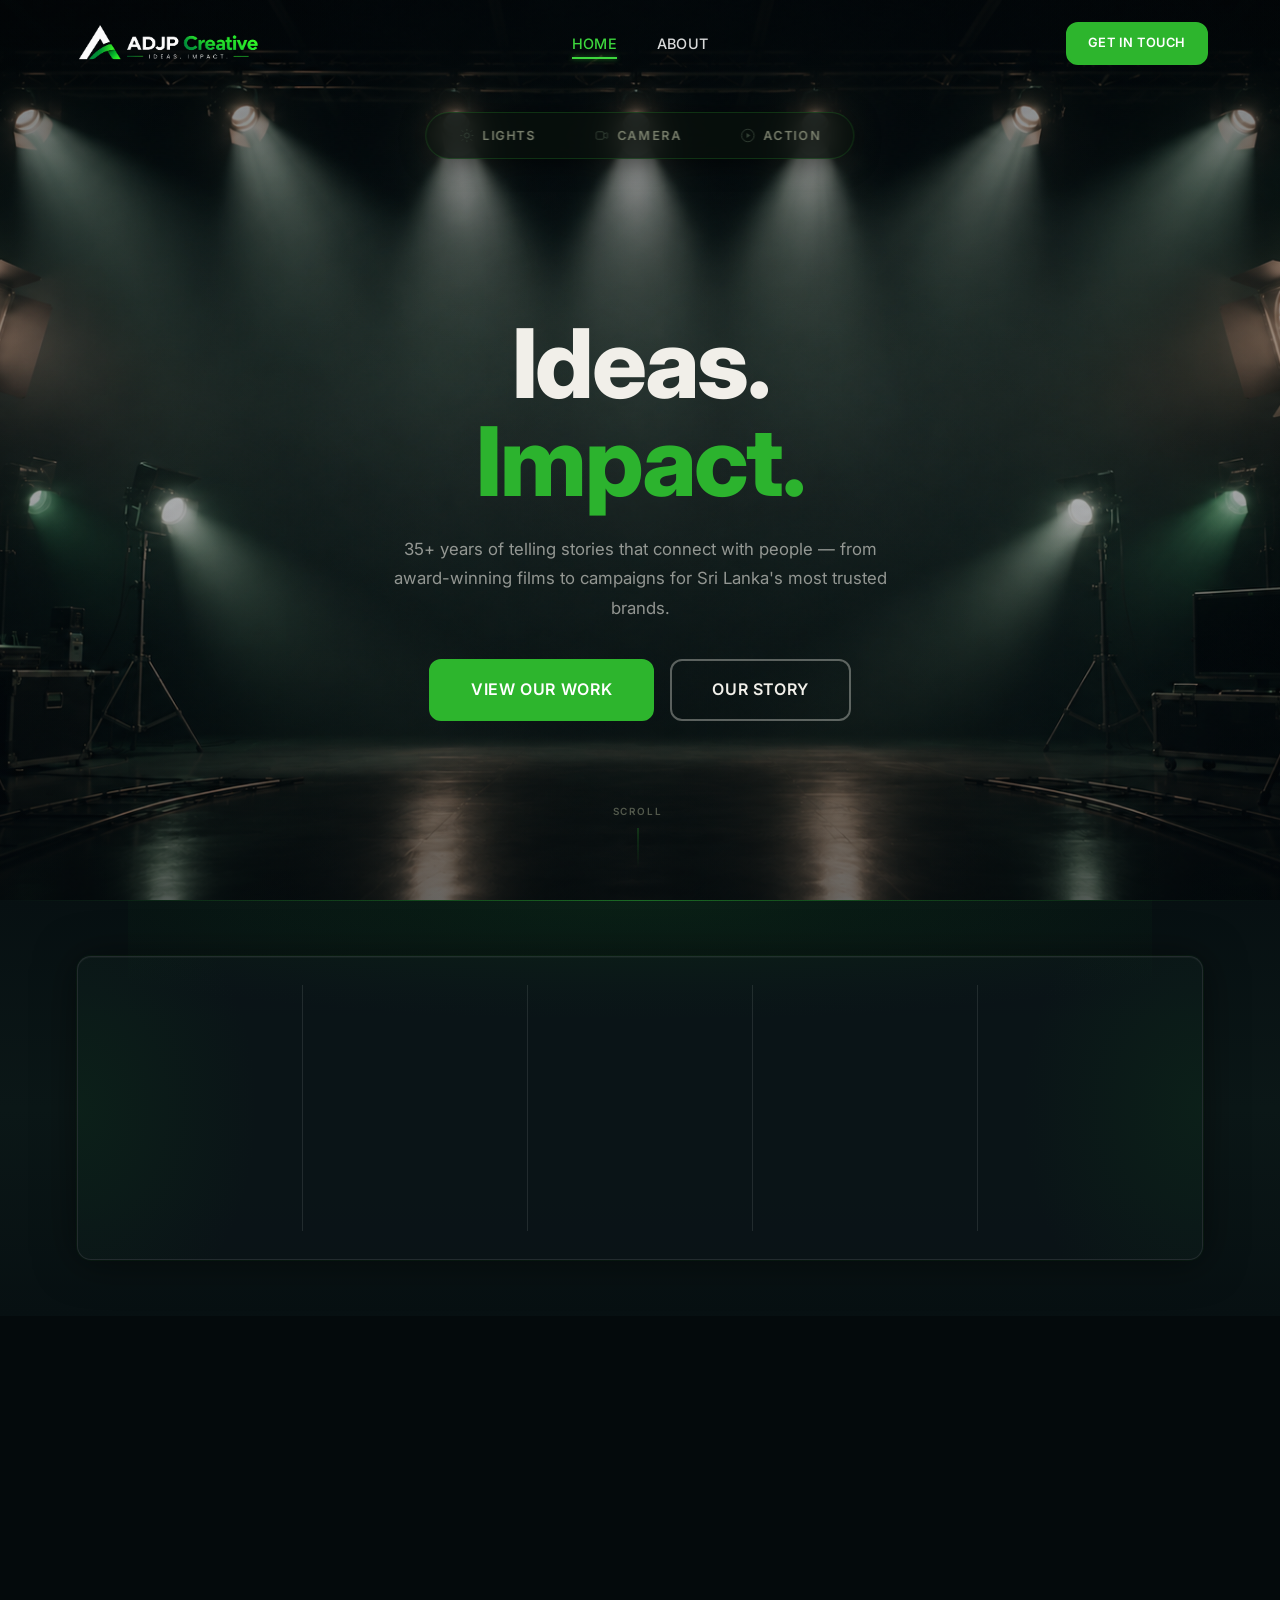
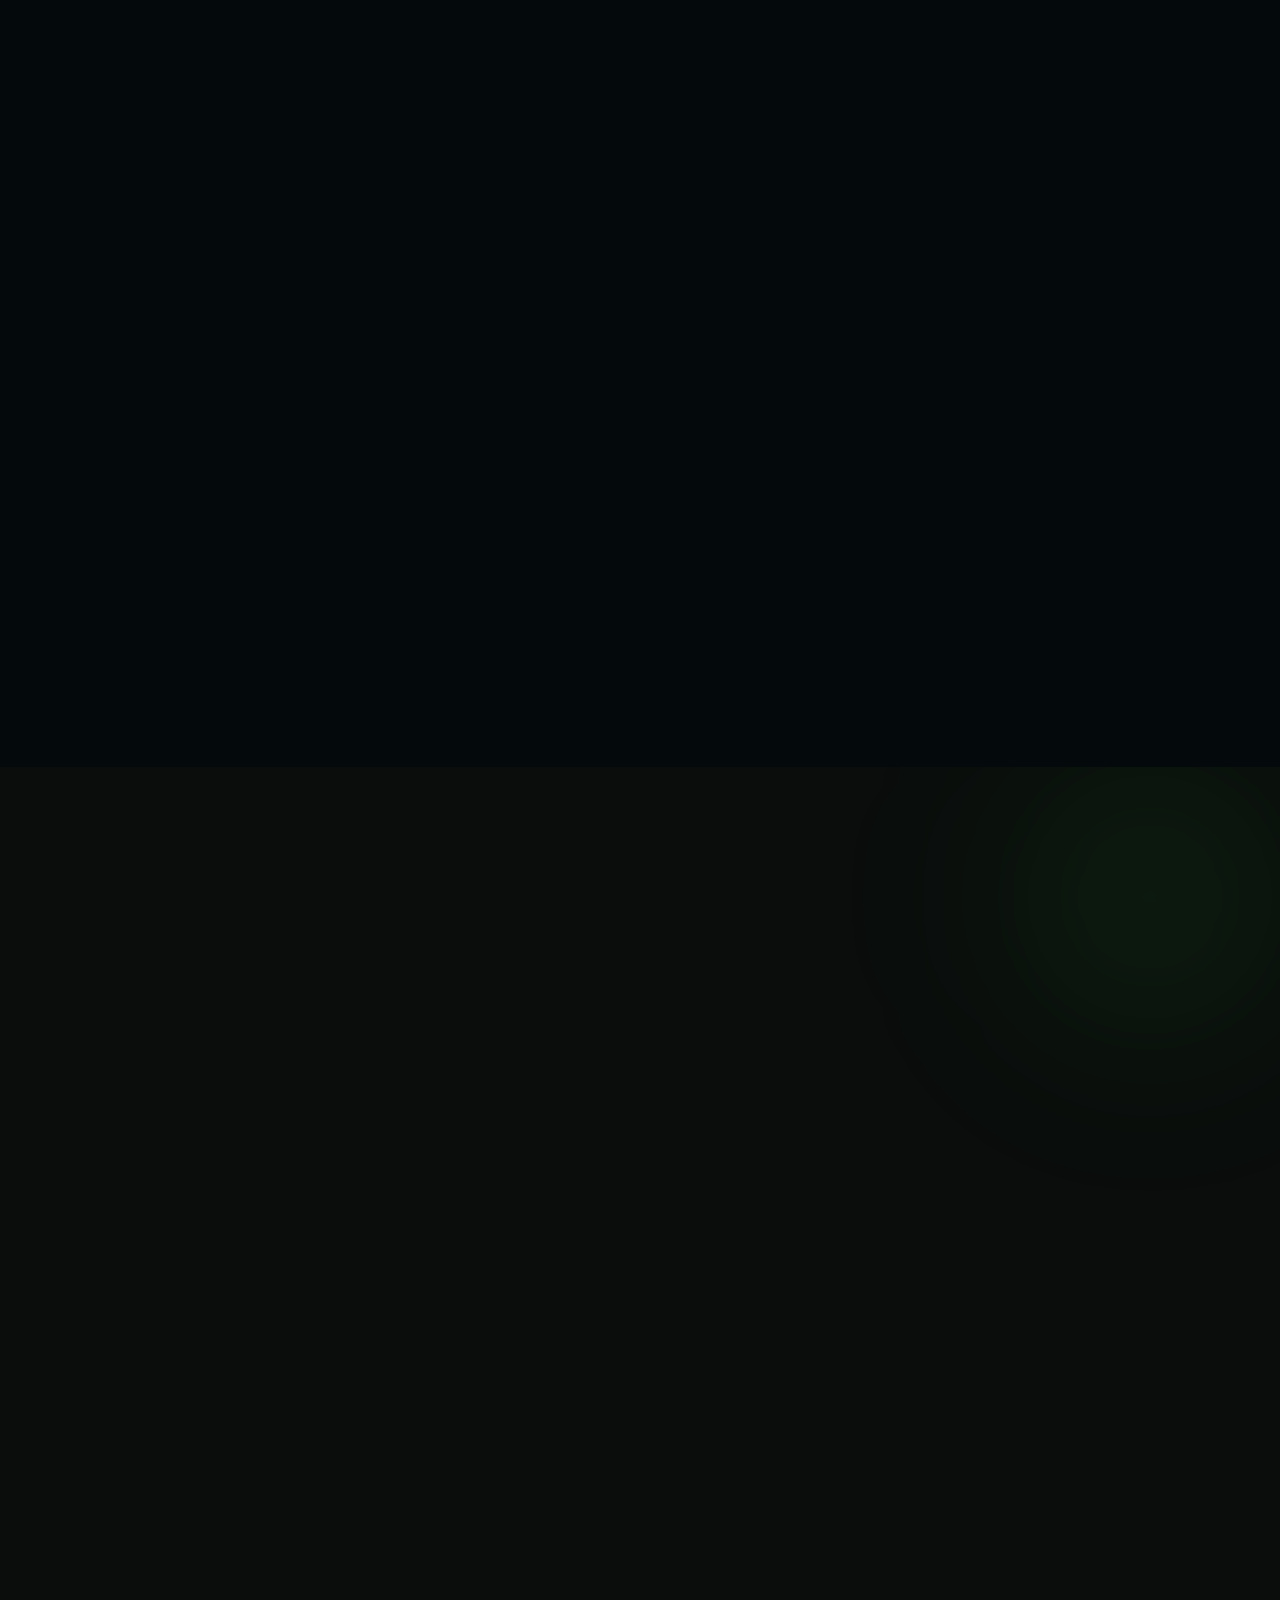
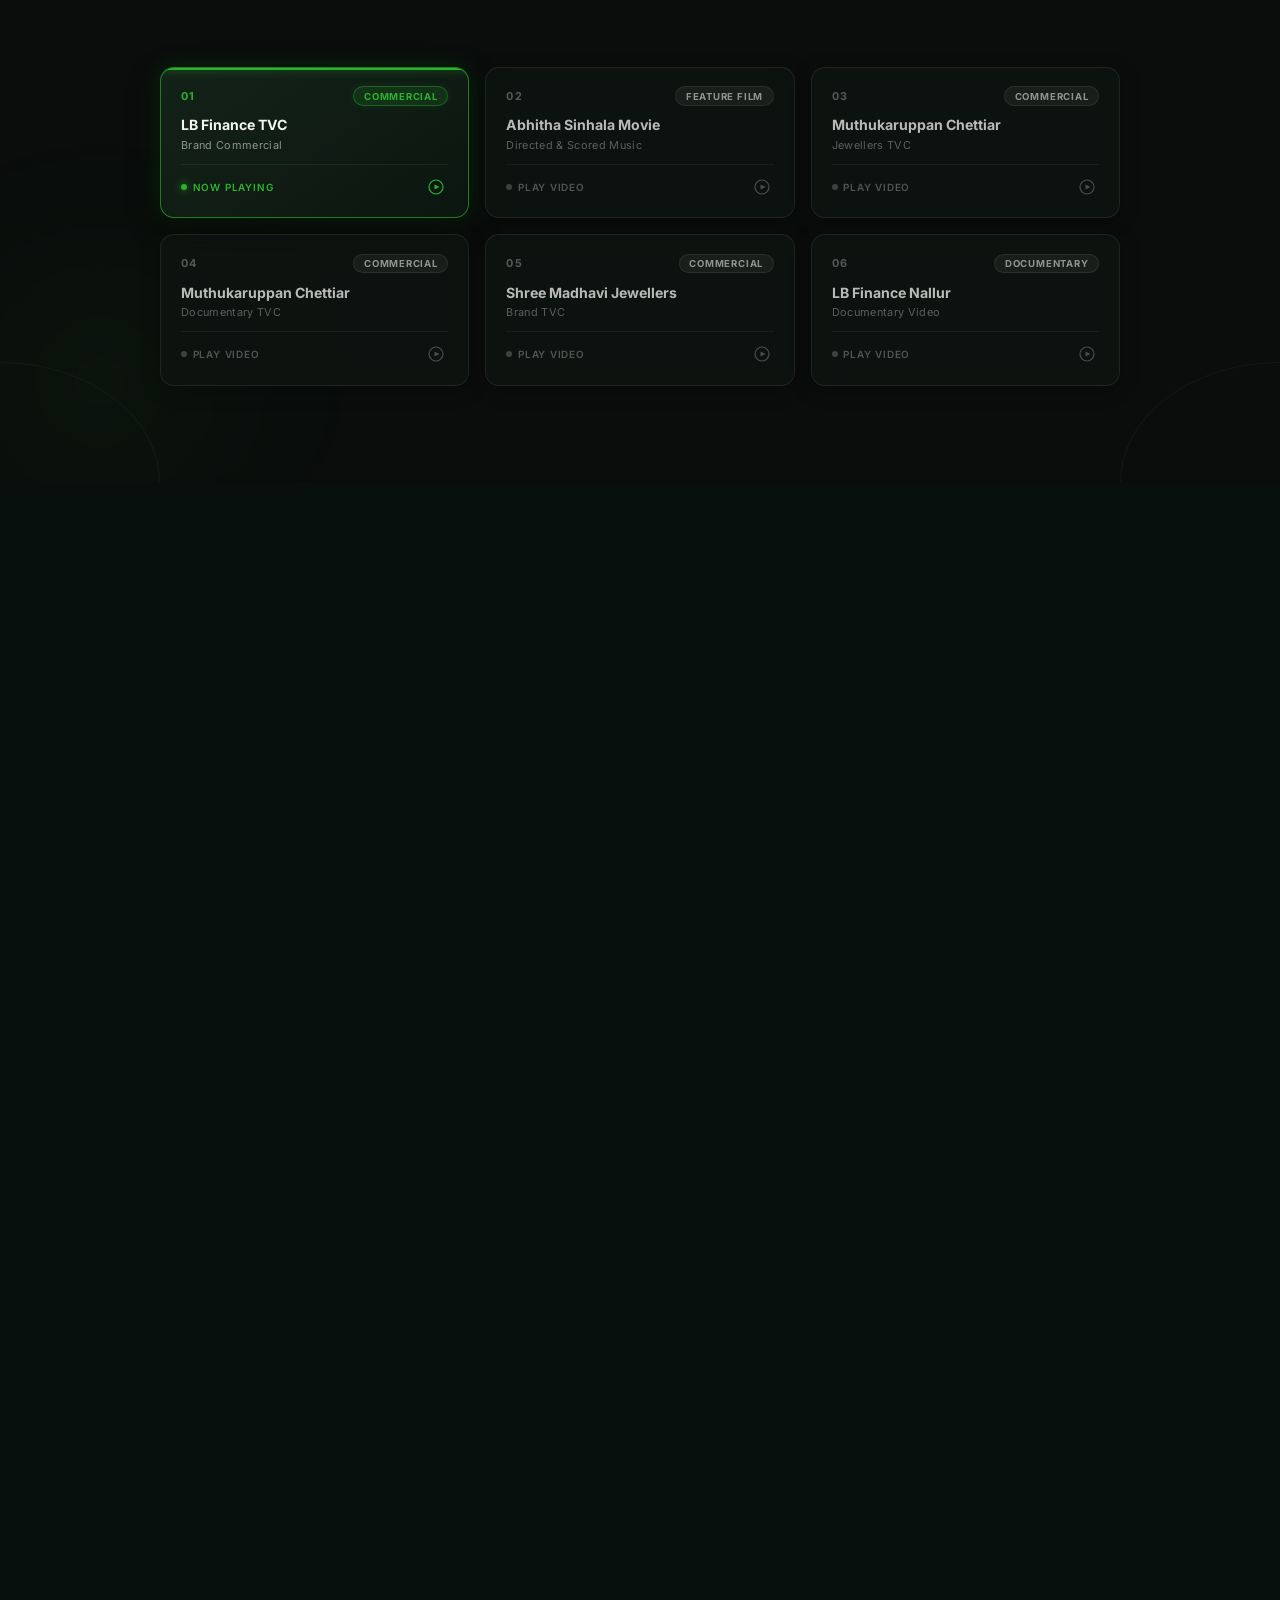
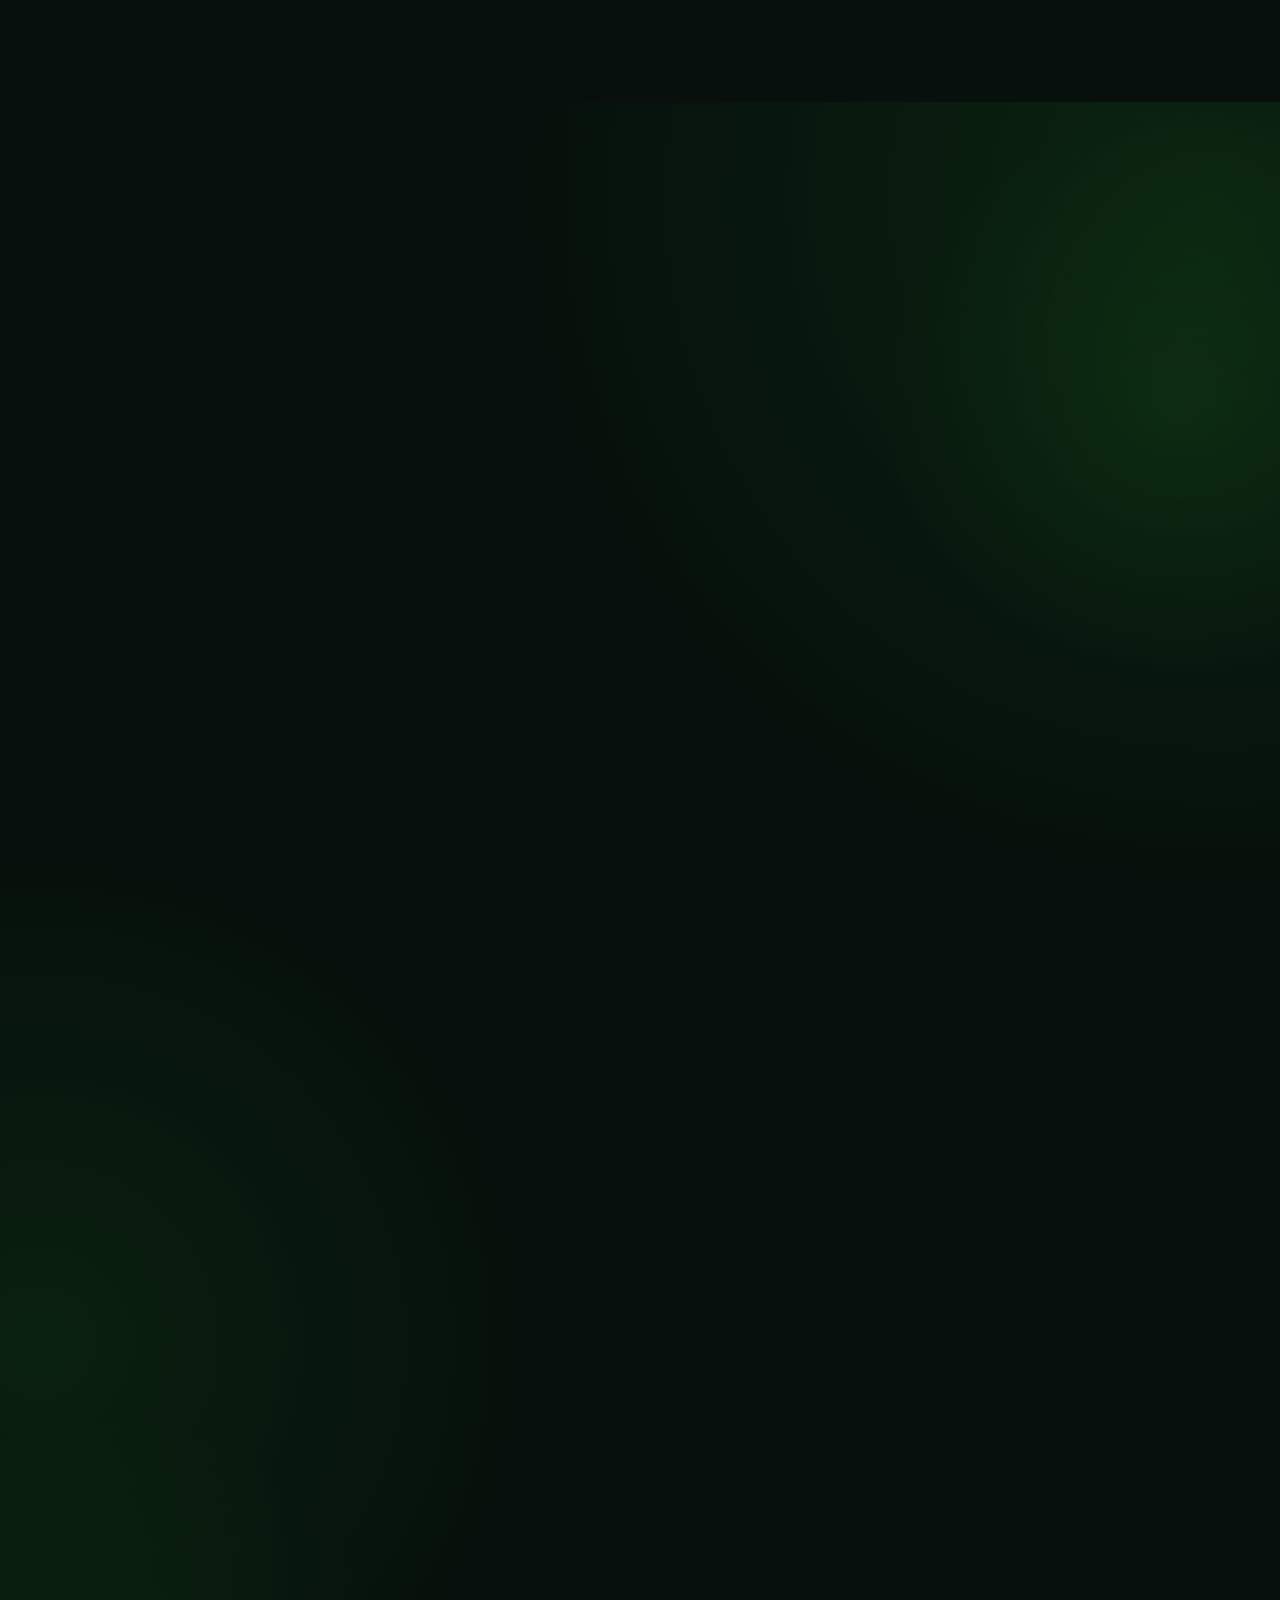
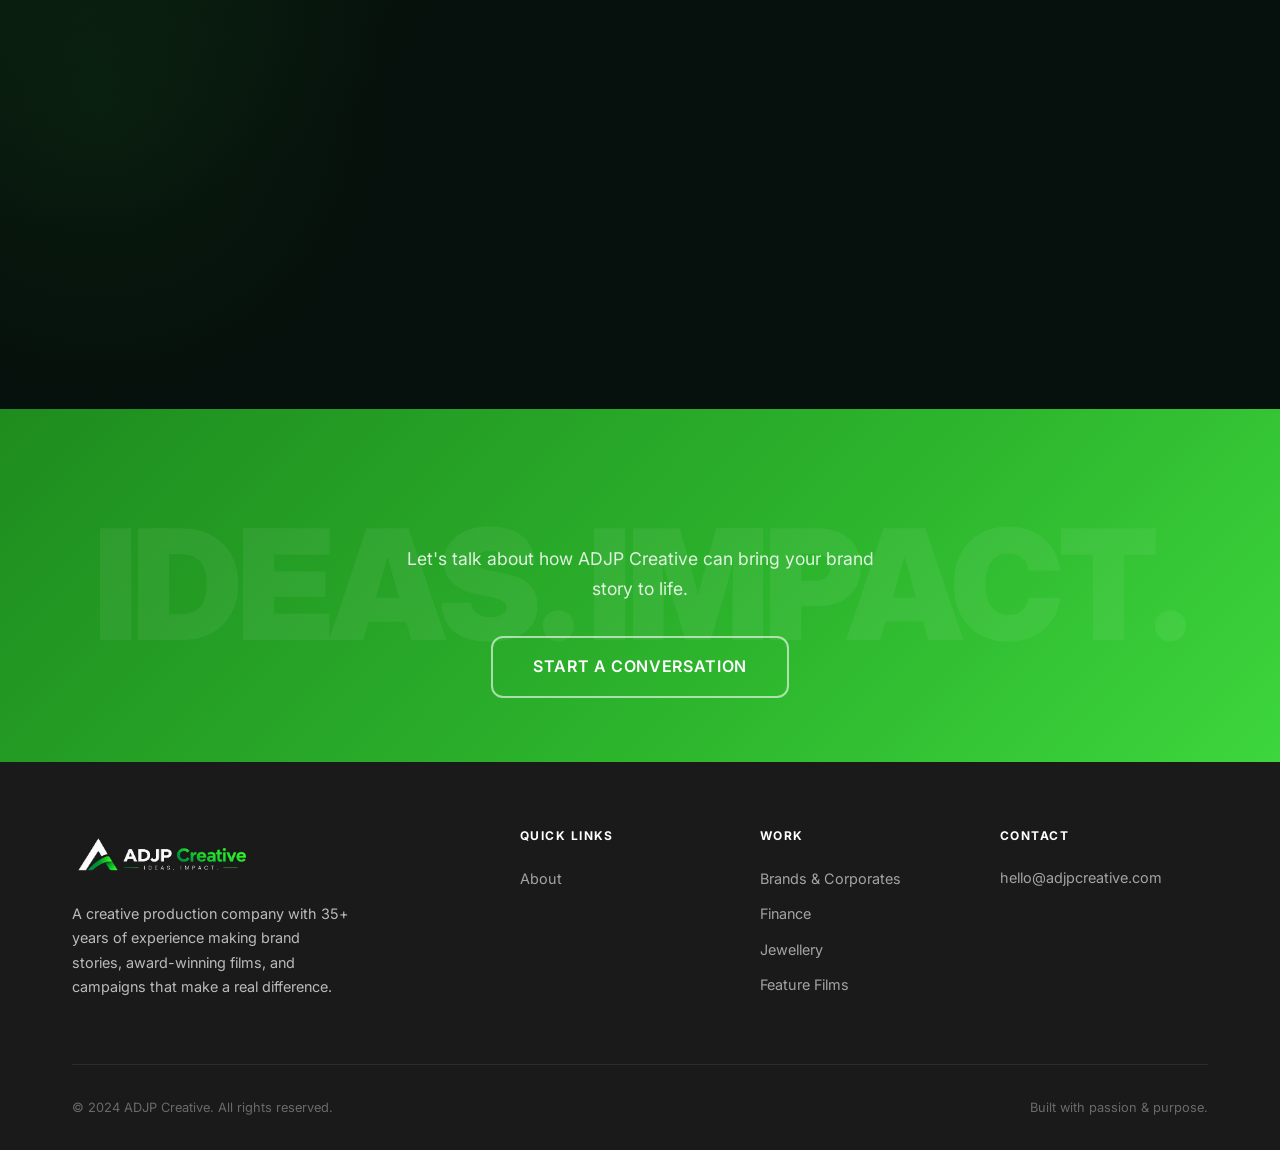
==== index.html @ 43c5a14e "Remove #contact-form anchor from all Get in Touch links for clean URLs" ====
<!DOCTYPE html>
<html lang="en">
<head>
  <meta charset="UTF-8">
  <meta name="viewport" content="width=device-width, initial-scale=1.0">
  <meta name="description" content="ADJP Creative — A bold, modern creative agency with 35+ years of experience in TV commercials, films, catchy jingles, and complete brand campaigns. Ideas. Impact.">
  <title>ADJP Creative — Ideas. Impact.</title>
  <link rel="canonical" href="https://adjpcreative.com/">

  <!-- Open Graph -->
  <meta property="og:type" content="website">
  <meta property="og:site_name" content="ADJP Creative">
  <meta property="og:url" content="https://adjpcreative.com/">
  <meta property="og:title" content="ADJP Creative — Ideas. Impact.">
  <meta property="og:description" content="ADJP Creative — A bold, modern creative agency with 35+ years of experience in TV commercials, films, catchy jingles, and complete brand campaigns. Ideas. Impact.">
  <meta property="og:image" content="https://adjpcreative.com/assets/images/Background%20IMage%20for%20Home.png">
  <meta property="og:locale" content="en_US">

  <!-- Twitter Card -->
  <meta name="twitter:card" content="summary_large_image">
  <meta name="twitter:title" content="ADJP Creative — Ideas. Impact.">
  <meta name="twitter:description" content="ADJP Creative — A bold, modern creative agency with 35+ years of experience in TV commercials, films, catchy jingles, and complete brand campaigns. Ideas. Impact.">
  <meta name="twitter:image" content="https://adjpcreative.com/assets/images/Background%20IMage%20for%20Home.png">
  <link rel="icon" type="image/png" href="assets/logo/Favicon ADJP new .png">
  <link rel="preconnect" href="https://fonts.googleapis.com">
  <link rel="preconnect" href="https://fonts.gstatic.com" crossorigin>
  <link href="https://fonts.googleapis.com/css2?family=Inter:wght@400;500;600;700;800;900&display=swap" rel="stylesheet">
  <link rel="stylesheet" href="css/base.css">
  <link rel="stylesheet" href="css/layout.css">
  <link rel="stylesheet" href="css/components.css">
  <link rel="stylesheet" href="css/pages/home.css?v=2.1">

  <!-- Structured data -->
  <script type="application/ld+json">
  {
    "@context": "https://schema.org",
    "@type": "Organization",
    "name": "ADJP Creative",
    "url": "https://adjpcreative.com/",
    "logo": "https://adjpcreative.com/assets/logo/ADJP_Creative_transparent.svg",
    "description": "ADJP Creative — A bold, modern creative agency with 35+ years of experience in TV commercials, films, catchy jingles, and complete brand campaigns."
  }
  </script>
</head>
<body class="page--dark">

  <!-- NAV -->
  <header class="nav" role="banner">
    <div class="container nav__inner">
      <a href="index.html" class="nav__logo" aria-label="ADJP Creative home">
        <img src="assets/logo/ADJP Logo for Dark Background Transparent.png" alt="ADJP Creative" class="nav__logo-img">
      </a>
      <nav class="nav__links" aria-label="Primary navigation">
        <a href="index.html" class="active">Home</a>
        <!-- <a href="portfolio.html">Portfolio</a> -->
        <a href="about.html">About</a>
        <!-- <a href="blog.html">Blog</a> -->
      </nav>
      <a href="contact.html" class="btn btn--primary btn--sm nav__cta">Get in Touch</a>
      <button class="nav__hamburger" aria-label="Toggle navigation" aria-expanded="false">
        <span></span><span></span><span></span>
      </button>
    </div>
  </header>

  <!-- MOBILE MENU -->
  <div class="nav__mobile" aria-hidden="true">
    <nav class="nav__mobile-links" aria-label="Mobile navigation">
      <a href="index.html">Home</a>
      <a href="about.html">About</a>
    </nav>
    <div class="nav__mobile-cta">
      <a href="contact.html" class="btn btn--primary" style="width:100%;justify-content:center;">Get in Touch</a>
    </div>
  </div>

  <!-- MOBILE FLOATING HEADER (≤768px only) -->
  <header class="mob-header" id="mob-header" role="banner" aria-label="Mobile navigation">
    <div class="mob-header__bar">
      <a href="index.html" class="mob-header__logo" aria-label="ADJP Creative home">
        <img src="assets/logo/ADJP Logo for Dark Background Transparent.png" alt="ADJP Creative">
      </a>
      <a href="contact.html" class="mob-header__cta">Get in Touch</a>
      <button class="mob-header__toggle" id="mobNavToggle"
        aria-expanded="false"
        aria-controls="mob-nav-panel"
        aria-label="Open navigation">
        <span class="mob-toggle__line"></span>
        <span class="mob-toggle__line"></span>
        <span class="mob-toggle__line"></span>
      </button>
    </div>
    <nav class="mob-nav-panel" id="mob-nav-panel" aria-hidden="true">
      <div class="mob-nav-panel-inner">
        <a href="index.html" class="mob-nav-link" data-page="index.html">
          <span>Home</span>
          <svg viewBox="0 0 24 24" fill="none" stroke="currentColor" stroke-width="2" stroke-linecap="round" stroke-linejoin="round" aria-hidden="true"><polyline points="9 18 15 12 9 6"/></svg>
        </a>
        <a href="about.html" class="mob-nav-link" data-page="about.html">
          <span>About</span>
          <svg viewBox="0 0 24 24" fill="none" stroke="currentColor" stroke-width="2" stroke-linecap="round" stroke-linejoin="round" aria-hidden="true"><polyline points="9 18 15 12 9 6"/></svg>
        </a>
        <a href="contact.html" class="mob-nav-cta">Get in Touch</a>
      </div>
    </nav>
  </header>

  <main>

    <!-- HERO — Cinematic Studio -->
    <section class="studio-hero" aria-labelledby="hero-headline">

      <!-- Real photo background -->
      <div class="studio-bg" aria-hidden="true">
        <img src="assets/images/Background IMage for Home.png" alt="" class="studio-bg__img">
        <!-- Looping video — shown during CAMERA and ACTION states -->
        <video class="studio-bg__video" src="assets/video/ADJP Background Loop.mp4" muted playsinline preload="none"></video>
        <!-- Loop-fade overlay — briefly fades to black at loop point for seamless join -->
        <div class="studio-bg__loop-fade"></div>
        <!-- Dark overlay so text stays readable -->
        <div class="studio-bg__overlay"></div>
      </div>

      <!-- Dark scrim behind text for readability -->
      <div class="studio-scrim"></div>

      <!-- LIGHTS / CAMERA / ACTION control bar -->
      <div class="lca-control" role="group" aria-label="Production mode">
        <button class="lca-btn" data-mode="lights" aria-pressed="false">
          <svg class="lca-icon" viewBox="0 0 24 24" fill="none" stroke="currentColor" stroke-width="1.5" aria-hidden="true">
            <circle cx="12" cy="12" r="4"/>
            <path d="M12 2v2M12 20v2M4.22 4.22l1.42 1.42M18.36 18.36l1.42 1.42M2 12h2M20 12h2M4.22 19.78l1.42-1.42M18.36 5.64l1.42-1.42"/>
          </svg>
          LIGHTS
        </button>
        <button class="lca-btn" data-mode="camera" aria-pressed="false">
          <svg class="lca-icon" viewBox="0 0 24 24" fill="none" stroke="currentColor" stroke-width="1.5" aria-hidden="true">
            <path d="M15 10l4.553-2.276A1 1 0 0121 8.723v6.554a1 1 0 01-1.447.894L15 14M3 8a2 2 0 012-2h8a2 2 0 012 2v8a2 2 0 01-2 2H5a2 2 0 01-2-2V8z"/>
          </svg>
          CAMERA
        </button>
        <button class="lca-btn" data-mode="action" aria-pressed="false">
          <svg class="lca-icon" viewBox="0 0 24 24" fill="none" stroke="currentColor" stroke-width="1.5" aria-hidden="true">
            <circle cx="12" cy="12" r="10"/>
            <polygon points="10,8 16,12 10,16" fill="currentColor" stroke="none"/>
          </svg>
          ACTION
        </button>
      </div>

      <!-- Hero text — initially hidden via JS/CSS -->
      <div class="studio-content">
        <h1 id="hero-headline">
          <span class="hero-line-1">Ideas.</span>
          <span class="hero-line-2">Impact.</span>
        </h1>
        <p class="studio-sub">35+ years of telling stories that connect with people — from award-winning films to campaigns for Sri Lanka's most trusted brands.</p>
        <div class="studio-actions">
          <a href="#showreel" class="btn btn--primary btn--lg">View Our Work</a>
          <a href="about.html" class="btn btn--outline-studio btn--lg">Our Story</a>
        </div>
      </div>

      <!-- Scroll indicator -->
      <div class="studio-scroll" aria-hidden="true">
        <span>SCROLL</span>
        <div class="studio-scroll__line"></div>
      </div>

    </section>

    <!-- STATS BAR -->
    <section class="stats-bar" aria-label="Agency statistics">
      <div class="stats-bar__panel">
        <div class="stats-bar__items">

          <!-- 01 Years Active -->
          <div class="stat-item anim-fade-in">
            <div class="stat-item__icon-wrap">
              <svg viewBox="0 0 24 24" fill="none" stroke="currentColor" stroke-width="1.2" aria-hidden="true">
                <circle cx="12" cy="12" r="9"/>
                <polyline points="12 7 12 12 15 14.5"/>
              </svg>
            </div>
            <div class="stat-item__number" data-count="35" data-suffix="+">35+</div>
            <div class="stat-item__label">Years Active</div>
            <div class="stat-item__accent"></div>
          </div>

          <div class="stats-bar__sep" aria-hidden="true"></div>

          <!-- 02 Feature Films -->
          <div class="stat-item anim-fade-in">
            <div class="stat-item__icon-wrap">
              <svg viewBox="0 0 24 24" fill="none" stroke="currentColor" stroke-width="1.2" aria-hidden="true">
                <rect x="2" y="3" width="20" height="16" rx="2"/>
                <line x1="7" y1="3" x2="7" y2="19"/>
                <line x1="17" y1="3" x2="17" y2="19"/>
                <line x1="2" y1="8" x2="7" y2="8"/>
                <line x1="17" y1="8" x2="22" y2="8"/>
                <line x1="2" y1="14" x2="7" y2="14"/>
                <line x1="17" y1="14" x2="22" y2="14"/>
              </svg>
            </div>
            <div class="stat-item__number" data-count="3">3</div>
            <div class="stat-item__label">Feature Films</div>
            <div class="stat-item__accent"></div>
          </div>

          <div class="stats-bar__sep" aria-hidden="true"></div>

          <!-- 03 National Awards -->
          <div class="stat-item anim-fade-in">
            <div class="stat-item__icon-wrap">
              <svg viewBox="0 0 24 24" fill="none" stroke="currentColor" stroke-width="1.2" aria-hidden="true">
                <path d="M8 21h8M12 17v4"/>
                <path d="M7 4h10l-1 8a5 5 0 0 1-8 0L7 4Z"/>
                <path d="M5 4H4a2 2 0 0 0 0 4h3"/>
                <path d="M19 4h1a2 2 0 0 1 0 4h-3"/>
              </svg>
            </div>
            <div class="stat-item__number" data-count="3">3</div>
            <div class="stat-item__label">National Awards</div>
            <div class="stat-item__accent"></div>
          </div>

          <div class="stats-bar__sep" aria-hidden="true"></div>

          <!-- 04 International Awards -->
          <div class="stat-item anim-fade-in">
            <div class="stat-item__icon-wrap">
              <svg viewBox="0 0 24 24" fill="none" stroke="currentColor" stroke-width="1.2" aria-hidden="true">
                <circle cx="12" cy="12" r="9"/>
                <path d="M2 12h20M12 3c-3 3-4.5 6-4.5 9s1.5 6 4.5 9M12 3c3 3 4.5 6 4.5 9s-1.5 6-4.5 9"/>
              </svg>
            </div>
            <div class="stat-item__number" data-count="2">2</div>
            <div class="stat-item__label">International Awards</div>
            <div class="stat-item__accent"></div>
          </div>

          <div class="stats-bar__sep" aria-hidden="true"></div>

          <!-- 05 Brand Clients -->
          <div class="stat-item anim-fade-in">
            <div class="stat-item__icon-wrap">
              <svg viewBox="0 0 24 24" fill="none" stroke="currentColor" stroke-width="1.2" aria-hidden="true">
                <circle cx="9" cy="7" r="3.5"/>
                <path d="M2 20c0-3.5 3-6 7-6s7 2.5 7 6"/>
                <circle cx="17" cy="8" r="2.5"/>
                <path d="M22 20c0-2.5-2-4.5-5-4.5"/>
              </svg>
            </div>
            <div class="stat-item__number" data-count="18">18</div>
            <div class="stat-item__label">Brand Clients</div>
            <div class="stat-item__accent"></div>
          </div>

        </div>
      </div>
    </section>

    <!-- SERVICES / WHAT WE DO -->
    <section class="wwd-section" aria-labelledby="services-heading">
      <div class="container">

        <!-- TOP ROW: copy left + visual right -->
        <div class="wwd-top">

          <!-- Left: heading + intro -->
          <div class="wwd-copy anim-slide-up">
            <span class="wwd-eyebrow">— What We Do</span>
            <h2 id="services-heading" class="wwd-heading">Everything from<br>idea to screen</h2>
            <div class="wwd-accent-line"></div>
            <p class="wwd-intro">From a short 30-second song to a full movie — we take care of every step from start to finish.</p>
          </div>

          <!-- Right: cinematic showcase collage -->
          <div class="wwd-showcase anim-fade-in">

            <!-- Background decorative layer -->
            <div class="wwd-deco" aria-hidden="true">
              <div class="wwd-deco__circle"></div>
              <div class="wwd-deco__dots"></div>
              <div class="wwd-deco__plus">+</div>
              <div class="wwd-deco__glow"></div>
            </div>

            <!-- Main studio panel -->
            <div class="wwd-studio-panel" aria-hidden="true">
              <img src="assets/images/Studio.png" alt="ADJP Creative studio" class="wwd-studio-panel__img">
            </div>

            <!-- Floating card 1: Film board -->
            <div class="wwd-float wwd-float--clap" aria-hidden="true">
              <img src="assets/images/Film board.png" alt="Film board">
            </div>

            <!-- Floating card 2: Audio Wave -->
            <div class="wwd-float wwd-float--wave" aria-hidden="true">
              <img src="assets/images/Audio Wave.png" alt="Audio wave">
            </div>

            <!-- Floating card 3: Idea / Brand values -->
            <div class="wwd-float wwd-float--values" aria-hidden="true">
              <img src="assets/images/Idea.png" alt="Ideas, Story, Impact">
            </div>

          </div><!-- /wwd-showcase -->
        </div><!-- /wwd-top -->

        <!-- BOTTOM ROW: four service cards -->
        <div class="wwd-cards anim-stagger-children">

          <div class="wwd-card">
            <div class="wwd-card__icon-wrap">
              <svg viewBox="0 0 24 24" fill="none" stroke="#2CB32E" stroke-width="1.5">
                <rect x="2" y="6" width="14" height="12" rx="2"/>
                <path d="M16 10l5-3v10l-5-3"/>
              </svg>
            </div>
            <div class="wwd-card__body">
              <h3 class="wwd-card__title">Brand Commercials</h3>
              <div class="wwd-card__underline"></div>
              <p class="wwd-card__desc">TV and online ads that grab attention and help people remember your brand — made for retail, banking, clothing, jewellery, and more.</p>
            </div>
            <div class="wwd-card__arrow" aria-hidden="true">
              <svg viewBox="0 0 16 16" fill="none" stroke="#2CB32E" stroke-width="1.8">
                <path d="M3 8h10M9 4l4 4-4 4"/>
              </svg>
            </div>
          </div>

          <div class="wwd-card">
            <div class="wwd-card__icon-wrap">
              <svg viewBox="0 0 24 24" fill="none" stroke="#2CB32E" stroke-width="1.5">
                <path d="M9 18V5l12-2v13"/>
                <circle cx="6" cy="18" r="3"/>
                <circle cx="18" cy="16" r="3"/>
              </svg>
            </div>
            <div class="wwd-card__body">
              <h3 class="wwd-card__title">Jingles &amp; Audio</h3>
              <div class="wwd-card__underline"></div>
              <p class="wwd-card__desc">Catchy brand jingles and signature music that stick in people's minds long after they hear them.</p>
            </div>
            <div class="wwd-card__arrow" aria-hidden="true">
              <svg viewBox="0 0 16 16" fill="none" stroke="#2CB32E" stroke-width="1.8">
                <path d="M3 8h10M9 4l4 4-4 4"/>
              </svg>
            </div>
          </div>

          <div class="wwd-card">
            <div class="wwd-card__icon-wrap">
              <svg viewBox="0 0 24 24" fill="none" stroke="#2CB32E" stroke-width="1.5">
                <rect x="2" y="4" width="20" height="16" rx="2"/>
                <circle cx="12" cy="12" r="3"/>
                <line x1="2" y1="8" x2="22" y2="8"/>
                <line x1="5" y1="4" x2="5" y2="8"/>
                <line x1="9" y1="4" x2="9" y2="8"/>
                <line x1="15" y1="4" x2="15" y2="8"/>
                <line x1="19" y1="4" x2="19" y2="8"/>
              </svg>
            </div>
            <div class="wwd-card__body">
              <h3 class="wwd-card__title">Feature Films</h3>
              <div class="wwd-card__underline"></div>
              <p class="wwd-card__desc">Directing and composing music for full-length movies in Sri Lanka and India — including <em>Abhitha</em>, <em>Padhany</em>, and <em>Ondikku Ondi</em>.</p>
            </div>
            <div class="wwd-card__arrow" aria-hidden="true">
              <svg viewBox="0 0 16 16" fill="none" stroke="#2CB32E" stroke-width="1.8">
                <path d="M3 8h10M9 4l4 4-4 4"/>
              </svg>
            </div>
          </div>

          <div class="wwd-card">
            <div class="wwd-card__icon-wrap">
              <svg viewBox="0 0 24 24" fill="none" stroke="#2CB32E" stroke-width="1.5">
                <path d="M12 2l2 5h5l-4 3 1.5 5L12 12l-4.5 3 1.5-5L5 7h5z"/>
              </svg>
            </div>
            <div class="wwd-card__body">
              <h3 class="wwd-card__title">Brand Strategy</h3>
              <div class="wwd-card__underline"></div>
              <p class="wwd-card__desc">Fresh ideas, smart planning, and complete campaigns brought to life from your first idea to the final launch.</p>
            </div>
            <div class="wwd-card__arrow" aria-hidden="true">
              <svg viewBox="0 0 16 16" fill="none" stroke="#2CB32E" stroke-width="1.8">
                <path d="M3 8h10M9 4l4 4-4 4"/>
              </svg>
            </div>
          </div>

        </div><!-- /wwd-cards -->
      </div>
    </section>

    <!-- SHOWREEL -->
    <section class="showreel" id="showreel" aria-labelledby="showreel-heading">

      <!-- Background atmosphere -->
      <div class="showreel__bg" aria-hidden="true">
        <div class="showreel__bg-glow showreel__bg-glow--tr"></div>
        <div class="showreel__bg-glow showreel__bg-glow--bl"></div>
        <div class="showreel__bg-curve showreel__bg-curve--left"></div>
        <div class="showreel__bg-curve showreel__bg-curve--right"></div>
      </div>

      <div class="container showreel__inner">

        <!-- Top text -->
        <div class="showreel__header anim-slide-up">
          <span class="showreel__eyebrow">— Showreel</span>
          <h2 id="showreel-heading" class="showreel__heading">See the work in motion</h2>
          <p class="showreel__sub">A look at our latest work, brought to life with great storytelling, music, and movie-quality visuals.</p>
        </div>

        <!-- Main player -->
        <div class="showreel__player anim-fade-in">
          <div class="showreel__card" id="showreel-card">

            <!-- Active iframe lives here, injected by JS -->
            <div class="showreel__frame-wrap" id="showreel-frame-wrap"></div>

            <!-- Placeholder shown before any tab is played -->
            <div class="showreel__placeholder" id="showreel-placeholder">
              <div class="showreel__scene" aria-hidden="true">
                <div class="showreel__scene-floor"></div>
                <div class="showreel__scene-light showreel__scene-light--left"></div>
                <div class="showreel__scene-light showreel__scene-light--right"></div>
                <div class="showreel__scene-haze"></div>
              </div>
              <div class="showreel__play-wrap">
                <div class="showreel__play-ring" aria-hidden="true"></div>
                <button class="showreel__play-btn" id="showreel-main-play" aria-label="Play showreel">
                  <svg viewBox="0 0 24 24" fill="none" aria-hidden="true">
                    <path d="M6 4.5l13 7.5-13 7.5V4.5z" fill="#F4F4F2"/>
                  </svg>
                </button>
                <span class="showreel__play-label">Select a reel below</span>
              </div>
              <div class="showreel__meta">
                <span class="showreel__meta-runtime" id="showreel-active-runtime" aria-hidden="true">
                  <svg viewBox="0 0 16 16" fill="none" stroke="currentColor" stroke-width="1.2" width="12" height="12"><circle cx="8" cy="8" r="6"/><path d="M8 5v3l2 1.5"/></svg>
                  —
                </span>
                <span class="showreel__meta-title" id="showreel-active-title">
                  <span class="showreel__meta-dot"></span>
                  ADJP CREATIVE SHOWREEL
                </span>
                <a class="showreel__meta-direct" id="showreel-direct-link" href="https://www.facebook.com/reel/957372693989755/" target="_blank" rel="noopener">
                  Watch Direct ↗
                </a>
              </div>
            </div>

          </div><!-- /showreel__card -->
        </div>

        <!-- Showcase 3x2 Grid -->
        <div class="showreel__tabs" role="tablist" aria-label="Showreel videos">

          <!-- CARD 1 -->
          <button class="showreel__tab active"
                  role="tab"
                  aria-selected="true"
                  data-embed-src="https://www.facebook.com/plugins/video.php?height=314&href=https%3A%2F%2Fwww.facebook.com%2Freel%2F957372693989755%2F&show_text=false&width=560&t=0"
                  data-title="LB FINANCE COMMERCIAL TVC"
                  data-runtime="— MIN"
                  data-num="01">
            <div class="showreel__tab-top">
              <span class="showreel__tab-num">01</span>
              <span class="showreel__tab-tag">Commercial</span>
            </div>
            <div class="showreel__tab-info">
              <span class="showreel__tab-title">LB Finance TVC</span>
              <span class="showreel__tab-sub">Brand Commercial</span>
            </div>
            <div class="showreel__tab-footer">
              <span class="showreel__tab-status">
                <span class="showreel__tab-dot"></span>
                <span class="showreel__tab-status-text">Now Playing</span>
              </span>
              <span class="showreel__tab-play-icon" aria-hidden="true">
                <svg viewBox="0 0 16 16" fill="none">
                  <circle cx="8" cy="8" r="7" stroke="currentColor" stroke-width="1.2"/>
                  <path d="M6.5 5.5l5 2.5-5 2.5V5.5z" fill="currentColor"/>
                </svg>
              </span>
            </div>
            <div class="showreel__tab-bar"></div>
          </button>

          <!-- CARD 2 -->
          <button class="showreel__tab"
                  role="tab"
                  aria-selected="false"
                  data-video-id="CMZ4Y8eoT18"
                  data-title="ABHITHA — SINHALA FEATURE FILM"
                  data-runtime="— MIN"
                  data-num="02">
            <div class="showreel__tab-top">
              <span class="showreel__tab-num">02</span>
              <span class="showreel__tab-tag">Feature Film</span>
            </div>
            <div class="showreel__tab-info">
              <span class="showreel__tab-title">Abhitha Sinhala Movie</span>
              <span class="showreel__tab-sub">Directed &amp; Scored Music</span>
            </div>
            <div class="showreel__tab-footer">
              <span class="showreel__tab-status">
                <span class="showreel__tab-dot"></span>
                <span class="showreel__tab-status-text">Play Video</span>
              </span>
              <span class="showreel__tab-play-icon" aria-hidden="true">
                <svg viewBox="0 0 16 16" fill="none">
                  <circle cx="8" cy="8" r="7" stroke="currentColor" stroke-width="1.2"/>
                  <path d="M6.5 5.5l5 2.5-5 2.5V5.5z" fill="currentColor"/>
                </svg>
              </span>
            </div>
            <div class="showreel__tab-bar"></div>
          </button>

          <!-- CARD 3 -->
          <button class="showreel__tab"
                  role="tab"
                  aria-selected="false"
                  data-embed-src="https://www.facebook.com/plugins/video.php?height=314&href=https%3A%2F%2Fwww.facebook.com%2FPLMTTMC%2Fvideos%2F385874327366780%2F&show_text=false&width=560&t=0"
                  data-title="PL. MTT. MUTHUKARUPPAN CHETTIAR JEWELLERS TVC"
                  data-runtime="— MIN"
                  data-num="03">
            <div class="showreel__tab-top">
              <span class="showreel__tab-num">03</span>
              <span class="showreel__tab-tag">Commercial</span>
            </div>
            <div class="showreel__tab-info">
              <span class="showreel__tab-title">Muthukaruppan Chettiar</span>
              <span class="showreel__tab-sub">Jewellers TVC</span>
            </div>
            <div class="showreel__tab-footer">
              <span class="showreel__tab-status">
                <span class="showreel__tab-dot"></span>
                <span class="showreel__tab-status-text">Play Video</span>
              </span>
              <span class="showreel__tab-play-icon" aria-hidden="true">
                <svg viewBox="0 0 16 16" fill="none">
                  <circle cx="8" cy="8" r="7" stroke="currentColor" stroke-width="1.2"/>
                  <path d="M6.5 5.5l5 2.5-5 2.5V5.5z" fill="currentColor"/>
                </svg>
              </span>
            </div>
            <div class="showreel__tab-bar"></div>
          </button>

          <!-- CARD 4 -->
          <button class="showreel__tab"
                  role="tab"
                  aria-selected="false"
                  data-embed-src="https://www.facebook.com/plugins/video.php?height=314&href=https%3A%2F%2Fwww.facebook.com%2FPLMTTMC%2Fvideos%2F2198825040459927%2F&show_text=false&width=560&t=0"
                  data-title="PL. MTT. MUTHUKARUPPAN CHETTIAR JEWELLERS — DOCUMENTARY TVC"
                  data-runtime="— MIN"
                  data-num="04">
            <div class="showreel__tab-top">
              <span class="showreel__tab-num">04</span>
              <span class="showreel__tab-tag">Commercial</span>
            </div>
            <div class="showreel__tab-info">
              <span class="showreel__tab-title">Muthukaruppan Chettiar</span>
              <span class="showreel__tab-sub">Documentary TVC</span>
            </div>
            <div class="showreel__tab-footer">
              <span class="showreel__tab-status">
                <span class="showreel__tab-dot"></span>
                <span class="showreel__tab-status-text">Play Video</span>
              </span>
              <span class="showreel__tab-play-icon" aria-hidden="true">
                <svg viewBox="0 0 16 16" fill="none">
                  <circle cx="8" cy="8" r="7" stroke="currentColor" stroke-width="1.2"/>
                  <path d="M6.5 5.5l5 2.5-5 2.5V5.5z" fill="currentColor"/>
                </svg>
              </span>
            </div>
            <div class="showreel__tab-bar"></div>
          </button>

          <!-- CARD 5 -->
          <button class="showreel__tab"
                  role="tab"
                  aria-selected="false"
                  data-embed-src="https://www.facebook.com/plugins/video.php?height=314&href=https%3A%2F%2Fwww.facebook.com%2Freel%2F1512277643813045%2F&show_text=false&width=560&t=0"
                  data-fb-scale="true"
                  data-title="SHREE MADHAVI JEWELLERS TVC"
                  data-runtime="— MIN"
                  data-num="05">
            <div class="showreel__tab-top">
              <span class="showreel__tab-num">05</span>
              <span class="showreel__tab-tag">Commercial</span>
            </div>
            <div class="showreel__tab-info">
              <span class="showreel__tab-title">Shree Madhavi Jewellers</span>
              <span class="showreel__tab-sub">Brand TVC</span>
            </div>
            <div class="showreel__tab-footer">
              <span class="showreel__tab-status">
                <span class="showreel__tab-dot"></span>
                <span class="showreel__tab-status-text">Play Video</span>
              </span>
              <span class="showreel__tab-play-icon" aria-hidden="true">
                <svg viewBox="0 0 16 16" fill="none">
                  <circle cx="8" cy="8" r="7" stroke="currentColor" stroke-width="1.2"/>
                  <path d="M6.5 5.5l5 2.5-5 2.5V5.5z" fill="currentColor"/>
                </svg>
              </span>
            </div>
            <div class="showreel__tab-bar"></div>
          </button>

          <!-- CARD 6 -->
          <button class="showreel__tab"
                  role="tab"
                  aria-selected="false"
                  data-video-id="mkDwvQpeNlg"
                  data-title="LB FINANCE NALLUR DOCUMENTARY"
                  data-runtime="— MIN"
                  data-num="06">
            <div class="showreel__tab-top">
              <span class="showreel__tab-num">06</span>
              <span class="showreel__tab-tag">Documentary</span>
            </div>
            <div class="showreel__tab-info">
              <span class="showreel__tab-title">LB Finance Nallur</span>
              <span class="showreel__tab-sub">Documentary Video</span>
            </div>
            <div class="showreel__tab-footer">
              <span class="showreel__tab-status">
                <span class="showreel__tab-dot"></span>
                <span class="showreel__tab-status-text">Play Video</span>
              </span>
              <span class="showreel__tab-play-icon" aria-hidden="true">
                <svg viewBox="0 0 16 16" fill="none">
                  <circle cx="8" cy="8" r="7" stroke="currentColor" stroke-width="1.2"/>
                  <path d="M6.5 5.5l5 2.5-5 2.5V5.5z" fill="currentColor"/>
                </svg>
              </span>
            </div>
            <div class="showreel__tab-bar"></div>
          </button>

        </div><!-- /showreel__tabs -->
      </div>
    </section>

    <!-- MUSIC VIDEOS -->
    <section class="mv-section" aria-labelledby="mv-heading">
      <div class="container">
        <div class="section-heading anim-slide-up">
          <span class="section-heading__label">Music Videos</span>
          <h2 id="mv-heading">Music &amp; Audio Productions</h2>
          <p>Original songs, brand jingles, and music videos created by ADJP Creative.</p>
        </div>

        <div class="mv-grid anim-stagger-children">

          <!-- MV 1 -->
          <div class="mv-card" data-video-id="XQLSyENci84" data-title="Music Video" data-source="youtube">
            <div class="mv-card__thumb">
              <img src="https://img.youtube.com/vi/XQLSyENci84/hqdefault.jpg" alt="Music Video thumbnail" loading="lazy">
              <div class="mv-card__play-btn" aria-hidden="true">
                <svg viewBox="0 0 24 24" fill="none"><path d="M6 4.5l13 7.5-13 7.5V4.5z" fill="#F4F4F2"/></svg>
              </div>
              <div class="mv-card__overlay"></div>
            </div>
            <div class="mv-card__info">
              <span class="mv-card__num">01</span>
              <div>
                <h4 class="mv-card__title">Music Video</h4>
                <p class="mv-card__sub">Directed &amp; Music</p>
              </div>
            </div>
          </div>

          <!-- MV 2 -->
          <div class="mv-card" data-video-id="oMqQ51LUosc" data-title="Music Video" data-source="youtube">
            <div class="mv-card__thumb">
              <img src="https://img.youtube.com/vi/oMqQ51LUosc/hqdefault.jpg" alt="Music Video thumbnail" loading="lazy">
              <div class="mv-card__play-btn" aria-hidden="true">
                <svg viewBox="0 0 24 24" fill="none"><path d="M6 4.5l13 7.5-13 7.5V4.5z" fill="#F4F4F2"/></svg>
              </div>
              <div class="mv-card__overlay"></div>
            </div>
            <div class="mv-card__info">
              <span class="mv-card__num">02</span>
              <div>
                <h4 class="mv-card__title">Music Video</h4>
                <p class="mv-card__sub">Directed &amp; Music</p>
              </div>
            </div>
          </div>

          <!-- MV 3 -->
          <div class="mv-card" data-video-id="CUc7h5BetUU" data-title="Music Video" data-source="youtube">
            <div class="mv-card__thumb">
              <img src="https://img.youtube.com/vi/CUc7h5BetUU/hqdefault.jpg" alt="Music Video thumbnail" loading="lazy">
              <div class="mv-card__play-btn" aria-hidden="true">
                <svg viewBox="0 0 24 24" fill="none"><path d="M6 4.5l13 7.5-13 7.5V4.5z" fill="#F4F4F2"/></svg>
              </div>
              <div class="mv-card__overlay"></div>
            </div>
            <div class="mv-card__info">
              <span class="mv-card__num">03</span>
              <div>
                <h4 class="mv-card__title">Music Video</h4>
                <p class="mv-card__sub">Directed &amp; Music</p>
              </div>
            </div>
          </div>

          <!-- MV 4 -->
          <div class="mv-card" data-video-id="hFYWp1mwcNw" data-title="Music Video" data-source="youtube">
            <div class="mv-card__thumb">
              <img src="https://img.youtube.com/vi/hFYWp1mwcNw/hqdefault.jpg" alt="Music Video thumbnail" loading="lazy">
              <div class="mv-card__play-btn" aria-hidden="true">
                <svg viewBox="0 0 24 24" fill="none"><path d="M6 4.5l13 7.5-13 7.5V4.5z" fill="#F4F4F2"/></svg>
              </div>
              <div class="mv-card__overlay"></div>
            </div>
            <div class="mv-card__info">
              <span class="mv-card__num">04</span>
              <div>
                <h4 class="mv-card__title">Music Video</h4>
                <p class="mv-card__sub">Directed &amp; Music</p>
              </div>
            </div>
          </div>

          <!-- MV 5 -->
          <div class="mv-card" data-video-id="FqNKqS16eQI" data-title="Music Video" data-source="youtube">
            <div class="mv-card__thumb">
              <img src="https://img.youtube.com/vi/FqNKqS16eQI/hqdefault.jpg" alt="Music Video thumbnail" loading="lazy">
              <div class="mv-card__play-btn" aria-hidden="true">
                <svg viewBox="0 0 24 24" fill="none"><path d="M6 4.5l13 7.5-13 7.5V4.5z" fill="#F4F4F2"/></svg>
              </div>
              <div class="mv-card__overlay"></div>
            </div>
            <div class="mv-card__info">
              <span class="mv-card__num">05</span>
              <div>
                <h4 class="mv-card__title">Music Video</h4>
                <p class="mv-card__sub">Directed &amp; Music</p>
              </div>
            </div>
          </div>

          <!-- MV 6 -->
          <div class="mv-card" data-video-id="R5-fliRGqYY" data-title="First All Sri Lankan Tamil Artist Collaboration" data-source="youtube">
            <div class="mv-card__thumb">
              <img src="https://img.youtube.com/vi/R5-fliRGqYY/hqdefault.jpg" alt="First All Sri Lankan Tamil Artist Collaboration thumbnail" loading="lazy">
              <div class="mv-card__play-btn" aria-hidden="true">
                <svg viewBox="0 0 24 24" fill="none"><path d="M6 4.5l13 7.5-13 7.5V4.5z" fill="#F4F4F2"/></svg>
              </div>
              <div class="mv-card__overlay"></div>
            </div>
            <div class="mv-card__info">
              <span class="mv-card__num">06</span>
              <div>
                <h4 class="mv-card__title">First in Sri Lanka</h4>
                <p class="mv-card__sub">All Sri Lankan Tamil Artists &middot; Composed &amp; Directed</p>
              </div>
            </div>
          </div>

          <!-- MV 7 -->
          <div class="mv-card" data-video-id="KSoGctpl9Qk" data-title="Bagged by Divo Music" data-source="youtube">
            <div class="mv-card__thumb">
              <img src="https://img.youtube.com/vi/KSoGctpl9Qk/hqdefault.jpg" alt="Bagged by Divo Music thumbnail" loading="lazy">
              <div class="mv-card__play-btn" aria-hidden="true">
                <svg viewBox="0 0 24 24" fill="none"><path d="M6 4.5l13 7.5-13 7.5V4.5z" fill="#F4F4F2"/></svg>
              </div>
              <div class="mv-card__overlay"></div>
            </div>
            <div class="mv-card__info">
              <span class="mv-card__num">07</span>
              <div>
                <h4 class="mv-card__title">Devotional Music</h4>
                <p class="mv-card__sub">Music released with Divo Music India</p>
              </div>
            </div>
          </div>

          <!-- MV 8 -->
          <div class="mv-card" data-video-id="81RP12ola9o" data-title="Music Video" data-source="youtube">
            <div class="mv-card__thumb">
              <img src="https://img.youtube.com/vi/81RP12ola9o/hqdefault.jpg" alt="Music Video thumbnail" loading="lazy">
              <div class="mv-card__play-btn" aria-hidden="true">
                <svg viewBox="0 0 24 24" fill="none"><path d="M6 4.5l13 7.5-13 7.5V4.5z" fill="#F4F4F2"/></svg>
              </div>
              <div class="mv-card__overlay"></div>
            </div>
            <div class="mv-card__info">
              <span class="mv-card__num">08</span>
              <div>
                <h4 class="mv-card__title">Music Video</h4>
                <p class="mv-card__sub">Directed &amp; Music</p>
              </div>
            </div>
          </div>

          <!-- MV 9 -->
          <div class="mv-card" data-video-id="otAqE2IaU34" data-title="Music Video" data-source="youtube">
            <div class="mv-card__thumb">
              <img src="https://img.youtube.com/vi/otAqE2IaU34/hqdefault.jpg" alt="Music Video thumbnail" loading="lazy">
              <div class="mv-card__play-btn" aria-hidden="true">
                <svg viewBox="0 0 24 24" fill="none"><path d="M6 4.5l13 7.5-13 7.5V4.5z" fill="#F4F4F2"/></svg>
              </div>
              <div class="mv-card__overlay"></div>
            </div>
            <div class="mv-card__info">
              <span class="mv-card__num">09</span>
              <div>
                <h4 class="mv-card__title">Music Video</h4>
                <p class="mv-card__sub">Directed &amp; Music</p>
              </div>
            </div>
          </div>

        </div><!-- /mv-grid -->
      </div>
    </section>

    <!-- VIDEO LIGHTBOX -->
    <div class="mv-lightbox" id="mv-lightbox" aria-modal="true" role="dialog" aria-label="Video player" hidden>
      <div class="mv-lightbox__backdrop" id="mv-lightbox-backdrop"></div>
      <div class="mv-lightbox__wrap">
        <button class="mv-lightbox__close" id="mv-lightbox-close" aria-label="Close video">
          <svg viewBox="0 0 24 24" fill="none" stroke="currentColor" stroke-width="2"><path d="M18 6L6 18M6 6l12 12"/></svg>
        </button>
        <div class="mv-lightbox__title" id="mv-lightbox-title"></div>
        <div class="mv-lightbox__player" id="mv-lightbox-player"></div>
      </div>
    </div>

    <!-- TRUSTED BY / CLIENTS -->
    <section class="clients-section" aria-labelledby="clients-heading">
      <!-- Ambient glows -->
      <div class="clients-section__glow clients-section__glow--right" aria-hidden="true"></div>
      <div class="clients-section__glow clients-section__glow--left"  aria-hidden="true"></div>

      <div class="container">
        <div class="clients-section__intro anim-slide-up">
          <span class="clients-section__eyebrow">— Trusted By</span>
          <h2 id="clients-heading" class="clients-section__heading">Brands that trust our work</h2>
          <p class="clients-section__sub">Some of the top brands and companies we have worked with across film, TV ads, music, and creative campaigns.</p>
        </div>

        <!-- Brands & Corporates -->
        <div class="clients-category anim-stagger-children">
          <div class="clients-category__title">
            <span>Brands &amp; Corporates</span>
            <div class="clients-category__line"></div>
          </div>
          <div class="clients-grid">
            <div class="clients-card">
              <img src="assets/images/Food%2C%20Beverage%20%26%20Corporate/Ceylon%20Cold%20Stores.png" alt="Ceylon Cold Stores">
              <span class="clients-card__name">Ceylon Cold Stores</span>
            </div>
            <div class="clients-card">
              <img src="assets/images/Food%2C%20Beverage%20%26%20Corporate/Munchee%20LOGO.png" alt="Munchee Biscuits">
              <span class="clients-card__name">Munchee Biscuits</span>
            </div>
            <div class="clients-card">
              <img src="assets/images/Food%2C%20Beverage%20%26%20Corporate/LB%20finance%20Logo.png" alt="LB Finance">
              <span class="clients-card__name">LB Finance</span>
            </div>
          </div>
        </div>

        <!-- Textile Commercials & Jingles -->
        <div class="clients-category anim-stagger-children">
          <div class="clients-category__title">
            <span>Textile Commercials &amp; Jingles</span>
            <div class="clients-category__line"></div>
          </div>
          <div class="clients-grid">
            <div class="clients-card">
              <img src="assets/images/Textile%20Logos/Little%20Asia%20Logo.png" alt="Little Asia Emporium">
              <span class="clients-card__name">Little Asia Emporium</span>
            </div>
            <div class="clients-card">
              <img src="assets/images/Textile%20Logos/Kamsins%20Logo.png" alt="Kamsin">
              <span class="clients-card__name">Kamsin</span>
            </div>
            <div class="clients-card">
              <img src="assets/images/Textile%20Logos/Jeyachandran%20Logo.png" alt="Jeyechandrans Textiles">
              <span class="clients-card__name">Jeyechandrans Textiles</span>
            </div>
            <div class="clients-card">
              <img src="assets/images/Textile%20Logos/Sarita%20logo.png" alt="Sarita Textorium">
              <span class="clients-card__name">Sarita Textorium</span>
            </div>
            <div class="clients-card">
              <img src="assets/images/Textile%20Logos/7%20stories%20ranjans%20logo.png" alt="7 Stories Ranjanas">
              <span class="clients-card__name">7 Stories Ranjanas</span>
            </div>
            <div class="clients-card">
              <img src="assets/images/Textile%20Logos/Ganesha%20Textile.png" alt="Ganesh Textiles">
              <span class="clients-card__name">Ganesh Textiles</span>
            </div>
          </div>
        </div>

        <!-- Jewellery Commercials & Jingles -->
        <div class="clients-category anim-stagger-children">
          <div class="clients-category__title">
            <span>Jewellery Commercials &amp; Jingles</span>
            <div class="clients-category__line"></div>
          </div>
          <div class="clients-grid">
            <div class="clients-card">
              <img src="assets/images/Jewellers/sathies.jpg" alt="Sathies Jewellery">
              <span class="clients-card__name">Sathies Jewellery</span>
            </div>
            <div class="clients-card">
              <img src="assets/images/Jewellers/PLTMM.png" alt="PL MTT Muthukaruppan Chettiar Jewellers">
              <span class="clients-card__name">PL MTT Muthukaruppan Chettiar Jewellers</span>
            </div>
            <div class="clients-card">
              <img src="assets/images/Jewellers/shree%20madhavi%20jewellers.png" alt="Shree Madhavi Jewellers">
              <span class="clients-card__name">Shree Madhavi Jewellers</span>
            </div>
            <div class="clients-card">
              <img src="assets/images/Jewellers/Rathna%20Jewellers.png" alt="Rathna Mahal Jewellers">
              <span class="clients-card__name">Rathna Mahal Jewellers</span>
            </div>
            <div class="clients-card">
              <img src="assets/images/Jewellers/Sornam%20Jewellers.png" alt="Sornam Jewellers">
              <span class="clients-card__name">Sornam Jewellers</span>
            </div>
          </div>
        </div>

        <!-- Industrial Companies -->
        <div class="clients-category anim-stagger-children">
          <div class="clients-category__title">
            <span>Industrial Companies</span>
            <div class="clients-category__line"></div>
          </div>
          <div class="clients-grid">
            <div class="clients-card">
              <img src="assets/images/Industrial%20Companies/Span%20Tower%202.png" alt="Span Tower">
              <span class="clients-card__name">Span Tower</span>
            </div>
            <div class="clients-card">
              <img src="assets/images/Industrial%20Companies/Taian%20.png" alt="Taian Lanka Steel">
              <span class="clients-card__name">Taian Lanka Steel</span>
            </div>
          </div>
        </div>

        <!-- Indian Commercials & Jingles -->
        <div class="clients-category anim-stagger-children">
          <div class="clients-category__title">
            <span>Indian Commercials &amp; Jingles</span>
            <div class="clients-category__line"></div>
          </div>
          <div class="clients-grid">
            <div class="clients-card">
              <img src="assets/images/Indian%20Commercials%20%26%20Jingles/Mangai%20Nighties.png" alt="Mangai Nighties">
              <span class="clients-card__name">Mangai Nighties</span>
            </div>
            <div class="clients-card">
              <img src="assets/images/Indian%20Commercials%20%26%20Jingles/Padhany.png" alt="Palani Grand Hotel">
              <span class="clients-card__name">Palani Grand Hotel</span>
            </div>
          </div>
        </div>

      </div>
    </section>

    <!-- CTA BANNER -->
    <section class="cta-banner" aria-labelledby="cta-heading">
      <h2 id="cta-heading" class="anim-slide-up">Have a project in mind?</h2>
      <p class="anim-fade-in">Let's talk about how ADJP Creative can bring your brand story to life.</p>
      <div class="flex-center gap-sm" style="flex-wrap:wrap;">
        <a href="contact.html" class="btn btn--outline-white btn--lg">Start a Conversation</a>
      </div>
    </section>

  </main>

  <!-- FOOTER -->
  <footer class="footer" role="contentinfo">
    <div class="container">
      <div class="footer__grid">
        <div class="footer__brand">
          <img src="assets/logo/ADJP Logo for Dark Background Transparent.png" alt="ADJP Creative" class="footer__logo-img">
          <p>A creative production company with 35+ years of experience making brand stories, award-winning films, and campaigns that make a real difference.</p>
        </div>
        <div>
          <p class="footer__col-title">Quick Links</p>
          <ul class="footer__col-links">
            <li><a href="about.html">About</a></li>
          </ul>
        </div>
        <div>
          <p class="footer__col-title">Work</p>
          <ul class="footer__col-links">
            <li><a href="portfolio.html?filter=fnb">Brands &amp; Corporates</a></li>
            <li><a href="portfolio.html?filter=finance">Finance</a></li>
            <li><a href="portfolio.html?filter=jewellery">Jewellery</a></li>
            <li><a href="portfolio.html?filter=films">Feature Films</a></li>
          </ul>
        </div>
        <div>
          <p class="footer__col-title">Contact</p>
          <ul class="footer__col-links" style="gap:0.75rem;">
            <li style="color:rgba(255,255,255,0.6);font-size:0.9rem;">hello@adjpcreative.com</li>
          </ul>
        </div>
      </div>
      <div class="footer__bottom">
        <p>&copy; 2024 ADJP Creative. All rights reserved.</p>
        <p>Built with passion &amp; purpose.</p>
      </div>
    </div>
  </footer>

  <script src="https://cdnjs.cloudflare.com/ajax/libs/gsap/3.12.5/gsap.min.js"></script>
  <script src="https://cdnjs.cloudflare.com/ajax/libs/gsap/3.12.5/ScrollTrigger.min.js"></script>
  <script src="js/network.js"></script>
  <script src="js/nav.js"></script>
  <script src="js/lazy-load.js"></script>
  <script src="js/animations.js"></script>
  <script src="js/studio.js"></script>
  <script src="js/mv-lightbox.js"></script>
  <script src="js/mobile-nav.js"></script>
<script src="js/btn-ripple.js"></script>
</body>
</html>
---- css/base.css ----
/* =============================================
   BASE — Reset, Tokens, Typography
   ============================================= */

*, *::before, *::after {
  box-sizing: border-box;
  margin: 0;
  padding: 0;
}

:root {
  --color-charcoal: #1a1a1a;
  --color-charcoal-soft: #2d2d2d;
  --color-green: #2db52d;
  --color-green-dark: #1e8c1e;
  --color-green-light: #3dd63d;
  --color-navy: #1e2a3a;
  --color-white: #ffffff;
  --color-off-white: #f5f5f0;
  --color-surface: #f0f0eb;
  --color-border: #e0e0d8;
  --color-text-muted: #666660;

  --font-sans: 'Inter', system-ui, -apple-system, sans-serif;

  --space-xs: 0.5rem;
  --space-sm: 1rem;
  --space-md: 2rem;
  --space-lg: 4rem;
  --space-xl: 8rem;

  --radius-sm: 4px;
  --radius-md: 8px;
  --radius-lg: 16px;

  --shadow-sm: 0 2px 8px rgba(0,0,0,0.08);
  --shadow-md: 0 4px 20px rgba(0,0,0,0.12);
  --shadow-lg: 0 8px 40px rgba(0,0,0,0.16);

  --transition: 0.3s ease;
  --transition-fast: 0.15s ease;

  --nav-height: 88px;
}

html {
  scroll-behavior: smooth;
  -webkit-text-size-adjust: 100%;
  background-color: #040A0C;
}

body {
  font-family: var(--font-sans);
  font-size: 1rem;
  line-height: 1.6;
  color: var(--color-charcoal);
  background-color: var(--color-white);
  overflow-x: hidden;
}

body.page--dark {
  background-color: #0D1512;
  color: var(--color-off-white);
}

img, video, iframe {
  max-width: 100%;
  display: block;
}

a {
  color: inherit;
  text-decoration: none;
}

ul, ol {
  list-style: none;
}

button {
  font-family: inherit;
  cursor: pointer;
  border: none;
  background: none;
}

input, textarea, select {
  font-family: inherit;
  font-size: inherit;
}

/* Typography scale — fluid sizing */
h1 {
  font-size: clamp(2.5rem, 6vw, 5rem);
  font-weight: 800;
  line-height: 1.05;
  letter-spacing: -0.03em;
}

h2 {
  font-size: clamp(1.75rem, 4vw, 3rem);
  font-weight: 700;
  line-height: 1.15;
  letter-spacing: -0.02em;
}

h3 {
  font-size: clamp(1.25rem, 2.5vw, 1.75rem);
  font-weight: 600;
  line-height: 1.25;
}

h4 {
  font-size: 1.125rem;
  font-weight: 600;
  line-height: 1.3;
}

p {
  line-height: 1.7;
}

.text-green { color: var(--color-green); }
.text-muted { color: var(--color-text-muted); }
.text-white { color: var(--color-white); }

/* GSAP animation initial states */
.anim-fade-in {
  opacity: 0;
}

.anim-slide-up {
  opacity: 0;
  transform: translateY(40px);
}

.anim-stagger-children > * {
  opacity: 0;
  transform: translateY(30px);
}

/* ── NETWORK BANNER ──────────────────────────── */
#network-banner {
  position: fixed;
  top: 0;
  left: 0;
  right: 0;
  z-index: 99999;
  display: flex;
  align-items: center;
  justify-content: center;
  gap: 10px;
  padding: 10px 20px;
  font-size: 13px;
  font-weight: 600;
  letter-spacing: 0.03em;
  transform: translateY(-100%);
  transition: transform 0.35s cubic-bezier(0.22, 1, 0.36, 1);
  pointer-events: none;
}

#network-banner.is-visible {
  transform: translateY(0);
  pointer-events: auto;
}

.network-banner--offline {
  background: rgba(180, 40, 40, 0.95);
  color: #fff;
  backdrop-filter: blur(8px);
  -webkit-backdrop-filter: blur(8px);
}

.network-banner--online {
  background: rgba(44, 179, 46, 0.92);
  color: #fff;
  backdrop-filter: blur(8px);
  -webkit-backdrop-filter: blur(8px);
}

.network-banner--slow {
  background: rgba(180, 130, 20, 0.92);
  color: #fff;
  backdrop-filter: blur(8px);
  -webkit-backdrop-filter: blur(8px);
}

.network-banner__icon::before {
  font-size: 14px;
}

.network-banner--offline .network-banner__icon::before { content: '⚠'; }
.network-banner--online  .network-banner__icon::before { content: '✓'; }
.network-banner--slow    .network-banner__icon::before { content: '⏳'; }
---- css/layout.css ----
/* =============================================
   LAYOUT — Container, Grid, Spacing
   ============================================= */

.container {
  width: 100%;
  max-width: 1200px;
  margin-left: auto;
  margin-right: auto;
  padding-left: 1rem;
  padding-right: 1rem;
}

@media (min-width: 640px) {
  .container {
    padding-left: var(--space-md);
    padding-right: var(--space-md);
  }
}

.container--wide {
  max-width: 1400px;
}

.container--narrow {
  max-width: 800px;
}

.section {
  padding-top: 2.5rem;
  padding-bottom: 2.5rem;
}

.section--xl {
  padding-top: 3rem;
  padding-bottom: 3rem;
}

.section--sm {
  padding-top: 1.5rem;
  padding-bottom: 1.5rem;
}

.section--dark {
  background-color: var(--color-charcoal);
  color: var(--color-white);
}

.section--green {
  background-color: var(--color-green);
  color: var(--color-white);
}

.section--surface {
  background-color: var(--color-surface);
}

/* Grid utilities */
.grid-2 {
  display: grid;
  gap: var(--space-md);
  grid-template-columns: 1fr;
}

.grid-3 {
  display: grid;
  gap: var(--space-md);
  grid-template-columns: 1fr;
}

.grid-4 {
  display: grid;
  gap: var(--space-md);
  grid-template-columns: 1fr;
}

@media (min-width: 640px) {
  .grid-4 { grid-template-columns: repeat(2, 1fr); }
}

@media (min-width: 768px) {
  .grid-2 { grid-template-columns: repeat(2, 1fr); }
  .grid-3 { grid-template-columns: repeat(2, 1fr); }
  .grid-4 { grid-template-columns: repeat(2, 1fr); }

  .section { padding-top: 5rem; padding-bottom: 5rem; }
  .section--xl { padding-top: 7rem; padding-bottom: 7rem; }
  .section--sm { padding-top: var(--space-md); padding-bottom: var(--space-md); }
}

@media (min-width: 1024px) {
  .grid-3 { grid-template-columns: repeat(3, 1fr); }
  .grid-4 { grid-template-columns: repeat(4, 1fr); }
}

/* Flex utilities */
.flex { display: flex; }
.flex-center { display: flex; align-items: center; justify-content: center; }
.flex-between { display: flex; align-items: center; justify-content: space-between; }
.flex-col { display: flex; flex-direction: column; }
.gap-sm { gap: var(--space-sm); }
.gap-md { gap: var(--space-md); }

/* Spacing helpers */
.mt-sm { margin-top: var(--space-sm); }
.mt-md { margin-top: var(--space-md); }
.mt-lg { margin-top: var(--space-lg); }
.mb-sm { margin-bottom: var(--space-sm); }
.mb-md { margin-bottom: var(--space-md); }
.mb-lg { margin-bottom: var(--space-lg); }

.text-center { text-align: center; }
.text-left { text-align: left; }

/* Page content offset for fixed nav */
.page-content {
  padding-top: var(--nav-height);
}
---- css/components.css ----
/* =============================================
   COMPONENTS — Nav, Buttons, Cards, Footer, etc.
   ============================================= */

/* ---- NAV ---- */
.nav {
  position: fixed;
  top: 0;
  left: 0;
  right: 0;
  z-index: 1000;
  height: var(--nav-height);
  background-color: transparent;
  border-bottom: 1px solid transparent;
  transition: border-color var(--transition), box-shadow var(--transition), background-color var(--transition);
}

.nav--scrolled {
  background-color: transparent;
  border-bottom-color: transparent;
  box-shadow: none;
  backdrop-filter: none;
  -webkit-backdrop-filter: none;
}

.nav__inner {
  height: 100%;
  display: grid;
  grid-template-columns: 1fr auto 1fr;
  align-items: center;
}

.nav__inner .nav__logo {
  justify-self: start;
}

.nav__inner .nav__links {
  justify-self: center;
}

.nav__inner .nav__cta,
.nav__inner .nav__hamburger {
  justify-self: end;
}

.nav__logo {
  display: flex;
  align-items: center;
  gap: 0.75rem;
  text-decoration: none;
  flex-shrink: 0;
}

.nav__logo-img {
  height: 64px;
  width: auto;
  max-width: 260px;
}

.nav__links {
  display: none;
  align-items: center;
  gap: 2.5rem;
}

.nav__links a {
  font-size: 0.9rem;
  font-weight: 500;
  letter-spacing: 0.02em;
  color: rgba(255,255,255,0.85);
  text-transform: uppercase;
  transition: color var(--transition-fast);
  position: relative;
}

.nav--scrolled .nav__links a {
  color: rgba(241,239,233,0.85);
}

.nav__links a::after {
  content: '';
  position: absolute;
  bottom: -4px;
  left: 0;
  width: 0;
  height: 2px;
  background-color: var(--color-green-light);
  box-shadow: 0 0 5px rgba(61,214,61,0.6);
  transition: width var(--transition);
}

.nav--scrolled .nav__links a::after {
  background-color: var(--color-green);
  box-shadow: none;
}

.nav__links a:hover::after,
.nav__links a.active::after {
  width: 100%;
}

.nav__links a:hover,
.nav__links a.active {
  color: var(--color-green-light);
}

.nav--scrolled .nav__links a:hover,
.nav--scrolled .nav__links a.active {
  color: var(--color-green);
}

.nav__cta {
  display: none;
}

.nav__hamburger {
  display: flex;
  flex-direction: column;
  gap: 5px;
  padding: 10px;
  min-width: 44px;
  min-height: 44px;
  align-items: center;
  justify-content: center;
  cursor: pointer;
  background: none;
  border: none;
}

.nav__hamburger span {
  display: block;
  width: 24px;
  height: 2px;
  background-color: var(--color-white);
  border-radius: 2px;
  transition: transform var(--transition), opacity var(--transition);
  transform-origin: center;
}

.nav--scrolled .nav__hamburger span {
  background-color: #F1EFE9;
}

.nav__hamburger.is-open span:nth-child(1) {
  transform: translateY(7px) rotate(45deg);
}

.nav__hamburger.is-open span:nth-child(2) {
  opacity: 0;
  transform: scaleX(0);
}

.nav__hamburger.is-open span:nth-child(3) {
  transform: translateY(-7px) rotate(-45deg);
}

/* Mobile menu */
.nav__mobile {
  position: fixed;
  top: var(--nav-height);
  left: 0;
  right: 0;
  background-color: #0a100d;
  padding: 0.6rem var(--space-md);
  border-bottom: 1px solid rgba(255,255,255,0.08);
  box-shadow: 0 8px 32px rgba(0,0,0,0.5);
  transform: translateY(-110%);
  opacity: 0;
  transition: transform 0.35s cubic-bezier(0.4, 0, 0.2, 1), opacity 0.25s ease;
  z-index: 999;
}

.nav__mobile.is-open {
  transform: translateY(0);
  opacity: 1;
}

.nav__mobile-links {
  display: flex;
  flex-direction: column;
  gap: 0;
}

.nav__mobile-links a {
  display: flex;
  align-items: center;
  min-height: 36px;
  padding: 0.45rem 0;
  font-size: clamp(0.75rem, 3vw, 0.9rem);
  font-weight: 600;
  color: #F1EFE9;
  border-bottom: 1px solid rgba(255,255,255,0.08);
  transition: color var(--transition-fast), padding-left var(--transition-fast);
}

.nav__mobile-links a:last-child {
  border-bottom: none;
}

.nav__mobile-links a:hover,
.nav__mobile-links a.active {
  color: var(--color-green);
  padding-left: var(--space-xs);
}

.nav__mobile-cta {
  margin-top: 0.5rem;
}

.nav__mobile-cta .btn {
  font-size: clamp(0.6rem, 2.5vw, 0.75rem);
  padding: 0.35rem 1rem;
  letter-spacing: 0.04em;
}

@media (max-width: 767px) {
  .nav__logo-img {
    height: 44px;
    max-width: 160px;
  }

  .nav__cta {
    display: flex !important;
    height: 44px !important;
    min-height: unset !important;
    font-size: clamp(0.55rem, 2.2vw, 0.7rem) !important;
    padding: 0 clamp(0.5rem, 2.5vw, 0.9rem) !important;
    letter-spacing: 0.04em;
    white-space: nowrap;
    border-radius: 4px;
    min-width: 0;
    line-height: 1;
    box-sizing: border-box;
  }

  .nav__hamburger {
    min-width: 36px;
    min-height: 36px;
    padding: 8px;
    flex-shrink: 0;
  }
}

@media (max-width: 360px) {
  .nav__logo-img {
    height: 36px;
    max-width: 120px;
  }

  .nav__cta {
    height: 36px !important;
    font-size: clamp(0.48rem, 2vw, 0.58rem) !important;
    padding: 0 clamp(0.4rem, 2vw, 0.6rem) !important;
  }
}

@media (min-width: 768px) {
  .nav__links { display: flex; }
  .nav__cta { display: flex; }
  .nav__hamburger { display: none; }
}


/* ---- BUTTONS ---- */
.btn {
  position: relative;
  display: inline-flex;
  align-items: center;
  justify-content: center;
  gap: 0.5rem;
  padding: 0.75rem 1.75rem;
  border-radius: 0.75rem;
  font-size: 0.9rem;
  font-weight: 600;
  letter-spacing: 0.04em;
  text-transform: uppercase;
  cursor: pointer;
  border: 2px solid transparent;
  white-space: nowrap;
  overflow: hidden;
  transition: color 0.3s cubic-bezier(0.16,1,0.3,1), box-shadow var(--transition), transform var(--transition-fast);
  -webkit-tap-highlight-color: transparent;
  user-select: none;
}

/* Ripple fill circle — injected by btn-ripple.js */
.btn__ripple {
  position: absolute;
  border-radius: 50%;
  transform: translate(-50%, -50%) scale(0);
  pointer-events: none;
  transition: transform 0.5s cubic-bezier(0.16,1,0.3,1), opacity 0.5s cubic-bezier(0.16,1,0.3,1);
  opacity: 0;
}

.btn__ripple.is-active {
  transform: translate(-50%, -50%) scale(1);
  opacity: 1;
}

/* Text sits above the ripple */
.btn__text {
  position: relative;
  z-index: 1;
  display: inline-flex;
  align-items: center;
  gap: 0.5rem;
}

.btn:active {
  transform: scale(0.985);
}

/* ── PRIMARY ─────────────────────────────────── */
.btn--primary {
  background-color: var(--color-green);
  color: var(--color-white);
  border-color: var(--color-green);
}

.btn--primary .btn__ripple {
  background: rgba(0,0,0,0.25);
}

.btn--primary:hover {
  box-shadow: 0 4px 16px rgba(46,139,61,0.35);
}

/* ── OUTLINE (green) ─────────────────────────── */
.btn--outline {
  background-color: transparent;
  color: var(--color-green);
  border-color: var(--color-green);
}

.btn--outline .btn__ripple {
  background: var(--color-green);
}

.btn--outline.btn--ripple-active {
  color: var(--color-white);
}

/* ── OUTLINE WHITE ───────────────────────────── */
.btn--outline-white {
  background-color: transparent;
  color: var(--color-white);
  border-color: rgba(255,255,255,0.6);
}

.btn--outline-white .btn__ripple {
  background: rgba(255,255,255,0.95);
}

.btn--outline-white.btn--ripple-active {
  color: var(--color-charcoal);
}

/* ── OUTLINE STUDIO (hero) ───────────────────── */
.btn--outline-studio {
  background-color: transparent;
  color: #F1EFE9;
  border-color: rgba(241,239,233,0.35);
}

.btn--outline-studio .btn__ripple {
  background: rgba(241,239,233,0.15);
}

/* ── SIZES ───────────────────────────────────── */
.btn--lg {
  padding: 1rem 2.5rem;
  font-size: 1rem;
}

.btn--sm {
  padding: 0.6rem 1.25rem;
  font-size: 0.8rem;
}


/* ---- SECTION HEADING ---- */
.section-heading {
  margin-bottom: var(--space-lg);
}

.section-heading__label {
  display: inline-block;
  font-size: 0.75rem;
  font-weight: 700;
  letter-spacing: 0.12em;
  text-transform: uppercase;
  color: var(--color-green);
  margin-bottom: 0.75rem;
}

.section-heading__label::before {
  content: '— ';
}

.section-heading h2 {
  margin-bottom: 1rem;
}

.section-heading p {
  font-size: 1.1rem;
  color: var(--color-text-muted);
  max-width: 560px;
}

.section-heading--center {
  text-align: center;
}

.section-heading--center p {
  margin-left: auto;
  margin-right: auto;
}


/* ---- CARD ---- */
.card {
  background-color: var(--color-white);
  border-radius: var(--radius-md);
  overflow: hidden;
  box-shadow: var(--shadow-sm);
  transition: transform var(--transition), box-shadow var(--transition);
}

.card:hover {
  transform: translateY(-6px);
  box-shadow: var(--shadow-md);
}

.card__image {
  position: relative;
  aspect-ratio: 16 / 10;
  overflow: hidden;
  background-color: var(--color-surface);
}

.card__image img {
  width: 100%;
  height: 100%;
  object-fit: cover;
  transition: transform 0.5s ease;
}

.card:hover .card__image img {
  transform: scale(1.05);
}

.card__image-placeholder {
  width: 100%;
  height: 100%;
  display: flex;
  align-items: center;
  justify-content: center;
  background: linear-gradient(135deg, var(--color-surface) 0%, var(--color-border) 100%);
}

.card__body {
  padding: 1.5rem;
}

.card__tag {
  display: inline-block;
  font-size: 0.7rem;
  font-weight: 700;
  letter-spacing: 0.1em;
  text-transform: uppercase;
  color: var(--color-green);
  background-color: rgba(46,139,61,0.1);
  padding: 0.25rem 0.75rem;
  border-radius: 50px;
  margin-bottom: 0.75rem;
}

.card__title {
  font-size: 1.1rem;
  font-weight: 700;
  margin-bottom: 0.5rem;
  color: var(--color-charcoal);
}

.card__desc {
  font-size: 0.9rem;
  color: var(--color-text-muted);
  line-height: 1.6;
}

.card__link {
  display: inline-flex;
  align-items: center;
  gap: 0.4rem;
  margin-top: 1rem;
  font-size: 0.85rem;
  font-weight: 600;
  color: var(--color-green);
  transition: gap var(--transition-fast);
}

.card__link:hover {
  gap: 0.7rem;
}


/* ---- TAG / BADGE ---- */
.tag {
  display: inline-block;
  font-size: 0.7rem;
  font-weight: 700;
  letter-spacing: 0.08em;
  text-transform: uppercase;
  padding: 0.3rem 0.8rem;
  border-radius: 50px;
  border: 1px solid var(--color-border);
  color: var(--color-text-muted);
  background-color: var(--color-white);
  transition: background-color var(--transition-fast), color var(--transition-fast), border-color var(--transition-fast);
}

.tag.active,
.tag:hover {
  background-color: var(--color-green);
  color: var(--color-white);
  border-color: var(--color-green);
}


/* ---- STAT BLOCK ---- */
.stat {
  text-align: center;
  padding: var(--space-md);
}

.stat__number {
  font-size: clamp(2.5rem, 5vw, 4rem);
  font-weight: 800;
  color: var(--color-green);
  line-height: 1;
  margin-bottom: 0.5rem;
}

.stat__label {
  font-size: 0.9rem;
  font-weight: 500;
  color: var(--color-text-muted);
  letter-spacing: 0.03em;
}


/* ---- FOOTER ---- */
.footer {
  background-color: var(--color-charcoal);
  color: rgba(255,255,255,0.7);
  padding-top: var(--space-lg);
  padding-bottom: var(--space-md);
}

.footer__grid {
  display: grid;
  gap: var(--space-md);
  grid-template-columns: 1fr;
  margin-bottom: var(--space-lg);
}

@media (min-width: 768px) {
  .footer__grid {
    grid-template-columns: 2fr 1fr 1fr 1fr;
  }
}

.footer__brand p {
  font-size: 0.9rem;
  line-height: 1.7;
  margin-top: var(--space-sm);
  max-width: 280px;
}

.footer__logo-img {
  height: 60px;
  width: auto;
}

.footer__col-title {
  font-size: 0.75rem;
  font-weight: 700;
  letter-spacing: 0.12em;
  text-transform: uppercase;
  color: var(--color-white);
  margin-bottom: 1.25rem;
}

.footer__col-links {
  display: flex;
  flex-direction: column;
  gap: 0.6rem;
}

.footer__col-links a {
  font-size: 0.9rem;
  color: rgba(255,255,255,0.6);
  transition: color var(--transition-fast);
}

.footer__col-links a:hover {
  color: var(--color-green-light);
}

.footer__social {
  display: flex;
  gap: 0.75rem;
  margin-top: var(--space-sm);
}

.footer__social a {
  display: flex;
  align-items: center;
  justify-content: center;
  width: 44px;
  height: 44px;
  border-radius: 50%;
  border: 1px solid rgba(255,255,255,0.15);
  color: rgba(255,255,255,0.6);
  font-size: 0.85rem;
  transition: background-color var(--transition-fast), color var(--transition-fast), border-color var(--transition-fast);
}

.footer__social a:hover {
  background-color: var(--color-green);
  color: var(--color-white);
  border-color: var(--color-green);
}

.footer__bottom {
  border-top: 1px solid rgba(255,255,255,0.08);
  padding-top: var(--space-md);
  display: flex;
  flex-direction: column;
  gap: 0.5rem;
  align-items: center;
  text-align: center;
  font-size: 0.8rem;
  color: rgba(255,255,255,0.35);
}

@media (min-width: 768px) {
  .footer__bottom {
    flex-direction: row;
    justify-content: space-between;
    text-align: left;
  }
}

.footer__bottom a {
  color: rgba(255,255,255,0.5);
  transition: color var(--transition-fast);
}

.footer__bottom a:hover {
  color: var(--color-green-light);
}


/* ---- CLIENT LOGOS STRIP ---- */
.client-logos {
  display: flex;
  flex-wrap: wrap;
  gap: var(--space-md);
  align-items: center;
  justify-content: center;
}

.client-logo-item {
  display: flex;
  align-items: center;
  justify-content: center;
  padding: 0.75rem 1.5rem;
  background-color: var(--color-surface);
  border-radius: var(--radius-md);
  font-size: 0.8rem;
  font-weight: 700;
  letter-spacing: 0.05em;
  text-transform: uppercase;
  color: var(--color-text-muted);
  border: 1px solid var(--color-border);
  transition: border-color var(--transition-fast), color var(--transition-fast), background-color var(--transition-fast);
  min-width: 120px;
  text-align: center;
}

.client-logo-item:hover {
  border-color: var(--color-green);
  color: var(--color-charcoal);
  background-color: var(--color-white);
}

/* =============================================
   DARK PAGE OVERRIDES (body.page--dark)
   ============================================= */

/* Nav dark overrides are handled in base rules — no page--dark overrides needed */

/* Section heading description text */
body.page--dark .section-heading p {
  color: rgba(241,239,233,0.55);
}

/* Generic card on dark pages */
body.page--dark .card {
  background-color: #111a16;
}

body.page--dark .card__title {
  color: #F1EFE9;
}

body.page--dark .card__desc {
  color: rgba(241,239,233,0.55);
}

body.page--dark .card__image {
  background-color: #0a100d;
}

body.page--dark .card__image-placeholder {
  background: linear-gradient(135deg, #0a100d 0%, #111a16 100%);
}

/* Tag / badge on dark pages */
body.page--dark .tag {
  background-color: #111a16;
  border-color: rgba(255,255,255,0.12);
  color: rgba(241,239,233,0.6);
}

/* Stat label on dark pages */
body.page--dark .stat__label {
  color: rgba(241,239,233,0.55);
}

/* Client logo strip on dark pages */
body.page--dark .client-logo-item {
  background-color: #111a16;
  border-color: rgba(255,255,255,0.08);
  color: rgba(241,239,233,0.55);
}

body.page--dark .client-logo-item:hover {
  background-color: #1a2420;
  color: #F1EFE9;
  border-color: var(--color-green);
}


/* =============================================
   MOBILE OVERRIDES
   ============================================= */
@media (max-width: 767px) {
  /* Section headings — tighter spacing */
  .section-heading {
    margin-bottom: 1.5rem;
  }

  /* Stat numbers — smaller on narrow screens */
  .stat__number {
    font-size: 2rem;
  }

  /* Footer grid — stack tighter */
  .footer__grid {
    gap: 1.5rem;
  }

  /* Client logos — smaller items */
  .client-logo-item {
    min-width: 90px;
    padding: 0.5rem 0.75rem;
    font-size: 0.72rem;
  }

  /* CTA banner — compact */
  .cta-banner {
    padding: 3rem 1rem;
  }

  /* Buttons in hero — full width on small screens */
  .lamp-actions .btn {
    width: 100%;
    justify-content: center;
  }
}

/* =============================================
   MOBILE FLOATING HEADER — shared across all pages
   Only active at ≤768px
   ============================================= */

/* Hide old desktop nav + old mobile drawer on mobile */
@media (max-width: 768px) {
  .nav,
  .nav__mobile {
    display: none !important;
  }
}

/* Hide new mobile header on desktop */
.mob-header {
  display: none;
}

/* Hide desktop nav on mobile so it doesn't intercept taps */
@media (max-width: 768px) {
  .nav {
    display: none;
  }
}

@media (max-width: 768px) {
  .mob-header {
    display: block;
    position: fixed;
    top: max(14px, env(safe-area-inset-top));
    left: 50%;
    transform: translateX(-50%);
    z-index: 1100;
    width: calc(100% - clamp(24px, 7vw, 44px));
    max-width: 720px;
    border-radius: clamp(16px, 5vw, 26px);
    background: rgba(4, 10, 8, 0.92);
    border: 1px solid rgba(255, 255, 255, 0.16);
    backdrop-filter: blur(18px);
    -webkit-backdrop-filter: blur(18px);
    box-shadow: 0 14px 38px rgba(0, 0, 0, 0.28);
    overflow: hidden;
  }

  .mob-header__bar {
    display: grid;
    grid-template-columns: minmax(0, 1fr) auto auto;
    align-items: center;
    gap: clamp(10px, 3vw, 18px);
    padding: clamp(10px, 2.5vw, 16px) clamp(14px, 4vw, 22px);
    min-height: clamp(64px, 16vw, 88px);
  }

  .mob-header__logo {
    display: flex;
    align-items: center;
    min-width: 0;
  }

  .mob-header__logo img {
    width: clamp(120px, 30vw, 190px);
    height: auto;
    max-width: 100%;
    object-fit: contain;
    display: block;
  }

  .mob-header__cta {
    position: relative;
    display: inline-flex;
    align-items: center;
    justify-content: center;
    overflow: hidden;
    height: clamp(40px, 10vw, 54px);
    padding-inline: clamp(12px, 4vw, 22px);
    background: #2CB32E;
    color: #fff;
    font-family: var(--font-sans);
    font-size: clamp(11px, 2.8vw, 14px);
    font-weight: 700;
    letter-spacing: 0.04em;
    text-transform: uppercase;
    white-space: nowrap;
    border-radius: 8px;
    text-decoration: none;
    transition: color 0.3s cubic-bezier(0.16,1,0.3,1);
    flex-shrink: 0;
    -webkit-tap-highlight-color: transparent;
  }

  .mob-header__cta .btn__ripple {
    background: rgba(0,0,0,0.25);
  }

  .mob-header__toggle {
    display: flex;
    flex-direction: column;
    align-items: center;
    justify-content: center;
    gap: clamp(4px, 1.2vw, 6px);
    width: clamp(42px, 10vw, 54px);
    height: clamp(42px, 10vw, 54px);
    border-radius: 50%;
    border: 1px solid rgba(255, 255, 255, 0.28);
    background: rgba(255, 255, 255, 0.015);
    cursor: pointer;
    flex-shrink: 0;
    transition: border-color 0.2s ease, background 0.2s ease;
    padding: 0;
  }

  .mob-header__toggle:focus-visible {
    outline: 2px solid #2CB32E;
    outline-offset: 2px;
  }

  .mob-toggle__line {
    display: block;
    width: clamp(16px, 4vw, 22px);
    height: 2px;
    background: #F4F4F1;
    border-radius: 2px;
    transition: transform 0.3s cubic-bezier(0.4, 0, 0.2, 1),
                opacity 0.2s ease;
    transform-origin: center;
  }

  .mob-header.is-open .mob-toggle__line:nth-child(1) {
    transform: translateY(calc(clamp(4px, 1.2vw, 6px) + 2px)) rotate(45deg);
  }
  .mob-header.is-open .mob-toggle__line:nth-child(2) {
    opacity: 0;
    transform: scaleX(0);
  }
  .mob-header.is-open .mob-toggle__line:nth-child(3) {
    transform: translateY(calc(-1 * (clamp(4px, 1.2vw, 6px) + 2px))) rotate(-45deg);
  }

  .mob-nav-panel {
    overflow: hidden;
    max-height: 0;
    transition: max-height 0.38s cubic-bezier(0.4, 0, 0.2, 1),
                opacity 0.28s ease;
    opacity: 0;
  }

  .mob-header.is-open .mob-nav-panel {
    max-height: 500px;
    opacity: 1;
  }

  .mob-nav-panel-inner {
    margin: 0 clamp(10px, 3vw, 16px) clamp(8px, 2vw, 12px);
    padding: clamp(8px, 2vw, 12px);
    border-radius: clamp(12px, 3.5vw, 16px);
    background: linear-gradient(145deg, rgba(255,255,255,0.018), rgba(44,179,46,0.016));
    border: 1px solid rgba(44, 179, 46, 0.30);
    box-shadow: 0 16px 40px rgba(0,0,0,0.30), 0 0 24px rgba(44,179,46,0.04);
  }

  .mob-nav-link {
    display: flex;
    align-items: center;
    justify-content: space-between;
    min-height: clamp(40px, 10vw, 52px);
    padding-inline: clamp(6px, 1.5vw, 10px);
    color: #F4F4F1;
    font-family: var(--font-sans);
    font-size: clamp(14px, 3.8vw, 17px);
    font-weight: 600;
    text-decoration: none;
    border-bottom: 1px solid rgba(255, 255, 255, 0.10);
    transition: color 0.2s ease;
  }

  .mob-nav-link:last-of-type {
    border-bottom: none;
  }

  .mob-nav-link svg {
    width: clamp(14px, 3.5vw, 17px);
    height: clamp(14px, 3.5vw, 17px);
    color: rgba(244, 244, 241, 0.9);
    flex-shrink: 0;
    transition: color 0.2s ease;
  }

  .mob-nav-link.active,
  .mob-nav-link:hover {
    color: #2CB32E;
  }

  .mob-nav-link.active svg,
  .mob-nav-link:hover svg {
    color: #2CB32E;
  }

  .mob-nav-link:focus-visible {
    outline: 2px solid #2CB32E;
    outline-offset: -2px;
    border-radius: 4px;
  }

  .mob-nav-cta {
    position: relative;
    display: flex;
    align-items: center;
    justify-content: center;
    overflow: hidden;
    width: 100%;
    min-height: clamp(38px, 10vw, 48px);
    margin-top: clamp(8px, 2vw, 12px);
    border-radius: 7px;
    background: #2CB32E;
    color: #fff;
    font-family: var(--font-sans);
    font-size: clamp(12px, 3.2vw, 15px);
    font-weight: 700;
    letter-spacing: 0.04em;
    text-transform: uppercase;
    text-decoration: none;
    transition: color 0.3s cubic-bezier(0.16,1,0.3,1);
    -webkit-tap-highlight-color: transparent;
  }

  .mob-nav-cta .btn__ripple {
    background: rgba(0,0,0,0.25);
  }
}

/* Very small phones — hide CTA from bar, nav panel CTA is enough */
@media (max-width: 360px) {
  .mob-header__cta {
    display: none;
  }

  .mob-header__bar {
    grid-template-columns: minmax(0, 1fr) auto;
    gap: clamp(8px, 2.5vw, 14px);
    padding-inline: clamp(10px, 3vw, 16px);
    min-height: clamp(56px, 15vw, 72px);
  }

  .mob-header__logo img {
    width: clamp(100px, 28vw, 140px);
  }
}

/* Small phones 361–480px — shrink CTA text */
@media (min-width: 361px) and (max-width: 480px) {
  .mob-header__cta {
    font-size: clamp(10px, 2.4vw, 12px);
    padding-inline: clamp(10px, 3vw, 16px);
    height: clamp(36px, 9vw, 46px);
  }

  .mob-header__logo img {
    width: clamp(110px, 28vw, 160px);
  }

  .mob-header__bar {
    min-height: clamp(58px, 15vw, 76px);
  }
}

@media (max-height: 500px) and (orientation: landscape) {
  .mob-header__bar {
    min-height: clamp(52px, 12vw, 68px);
    padding-top: clamp(8px, 2vw, 12px);
    padding-bottom: clamp(8px, 2vw, 12px);
  }

  .mob-nav-panel {
    max-height: calc(100dvh - 110px);
    overflow-y: auto;
  }

  .mob-header.is-open .mob-nav-panel {
    max-height: calc(100dvh - 110px);
  }
}

@media (prefers-reduced-motion: reduce) {
  .mob-nav-panel,
  .mob-toggle__line {
    transition: none !important;
  }
}
---- css/pages/home.css ----
/* =============================================
   HOME PAGE — CINEMATIC STUDIO HERO
   Colors: #040A0C bg, #2CB32E brand green,
           #131E1B shadow, #213029 dark green,
           #344136 olive-grey, #797F6C muted grey,
           #F1EFE9 warm white
   ============================================= */

/* ── STUDIO HERO SECTION ─────────────────────── */
.studio-hero {
  position: relative;
  width: 100%;
  min-height: 100vh;
  /* Use svh on browsers that support it — avoids mobile browser chrome clipping */
  min-height: 100svh;
  background: #040A0C;
  overflow: hidden;
  display: flex;
  flex-direction: column;
  align-items: center;
  justify-content: center;
  padding-top: var(--nav-height);
}

/* ── REAL PHOTO BACKGROUND ───────────────────── */
.studio-bg {
  position: absolute;
  inset: 0;
  z-index: 0;
  pointer-events: none;
}

.studio-bg__img {
  width: 100%;
  height: 100%;
  object-fit: cover;
  /* Push image down slightly so top-row fixtures clear the navbar */
  object-position: center 12%;
  display: block;
  /* GSAP animates brightness for LIGHTS state */
  transition: filter 0s;
}

.studio-bg__video {
  position: absolute;
  inset: 0;
  width: 100%;
  height: 100%;
  object-fit: cover;
  object-position: center 12%;
  display: block;
  opacity: 0;
  pointer-events: none;
}

/* Sits above the video, used to briefly black out at the loop point */
.studio-bg__loop-fade {
  position: absolute;
  inset: 0;
  background: #040A0C;
  opacity: 0;
  pointer-events: none;
  z-index: 1;
}

.studio-bg__overlay {
  position: absolute;
  inset: 0;
  /* Moderate darken so screen-blended beams are visible but photo shows through */
  background: linear-gradient(
    to bottom,
    rgba(4,10,12,0.30) 0%,
    rgba(4,10,12,0.18) 45%,
    rgba(4,10,12,0.45) 100%
  );
}

/* No CSS beam overlays — the photo's own natural light is the only source.
   GSAP controls a brightness filter on .studio-bg__img instead. */

/* ── DARK SCRIM ───────────────────────────────── */
.studio-scrim {
  position: absolute;
  inset: 0;
  z-index: 1;
  background: radial-gradient(
    ellipse 70% 55% at 50% 55%,
    transparent 0%,
    rgba(4,10,12,0.28) 100%
  );
  pointer-events: none;
}

/* ── LIGHTS / CAMERA / ACTION CONTROL ─────────── */
.lca-control {
  position: absolute;
  top: calc(var(--nav-height) + 24px);
  left: 50%;
  transform: translateX(-50%);
  z-index: 20;
  display: flex;
  align-items: center;
  background: rgba(8, 16, 12, 0.78);
  border: 1px solid rgba(44,179,46,0.22);
  border-radius: 50px;
  padding: 5px;
  backdrop-filter: blur(14px);
  -webkit-backdrop-filter: blur(14px);
  gap: 2px;
  /* Prevent overflow on very narrow screens */
  max-width: calc(100vw - 2rem);
  white-space: nowrap;
  box-shadow: 0 4px 24px rgba(0,0,0,0.5);
}

.lca-btn {
  display: flex;
  align-items: center;
  gap: 8px;
  padding: 10px 28px;
  border-radius: 44px;
  border: none;
  background: transparent;
  color: #797F6C;
  font-family: var(--font-sans);
  font-size: 0.78rem;
  font-weight: 600;
  letter-spacing: 0.13em;
  text-transform: uppercase;
  cursor: pointer;
  transition: color 0.2s ease, background 0.2s ease;
  user-select: none;
}

.lca-btn:hover {
  color: rgba(241,239,233,0.75);
  background: rgba(44,179,46,0.07);
}

.lca-icon {
  width: 15px;
  height: 15px;
  flex-shrink: 0;
  color: #344136;
  transition: color 0.2s ease;
}

.lca-btn:hover .lca-icon {
  color: #797F6C;
}

/* Active state — JS adds .is-active */
.lca-btn.is-active {
  background: #2CB32E;
  color: #F1EFE9;
}

.lca-btn.is-active .lca-icon {
  color: #F1EFE9;
}

/* ── HERO CONTENT ────────────────────────────── */
.studio-content {
  position: relative;
  z-index: 10;
  text-align: center;
  padding: 0 2rem;
  margin-top: 3rem;
}

.studio-content h1 {
  font-size: clamp(3.2rem, 8.5vw, 6rem);
  font-weight: 800;
  line-height: 1.02;
  letter-spacing: -0.025em;
  margin-bottom: 1.5rem;
}

.hero-line-1 {
  display: block;
  color: #F1EFE9;
  /* Initial state set by GSAP */
}

.hero-line-2 {
  display: block;
  color: #2CB32E;
}

.studio-sub {
  font-size: clamp(0.9rem, 1.6vw, 1.05rem);
  color: rgba(241,239,233,0.58);
  max-width: 500px;
  margin: 0 auto 2.25rem;
  line-height: 1.75;
}

.studio-actions {
  display: flex;
  gap: 1rem;
  justify-content: center;
  flex-wrap: wrap;
}

/* Studio outline button */
.btn--outline-studio {
  background-color: transparent;
  color: #F1EFE9;
  border: 2px solid rgba(241,239,233,0.35);
}

.btn--outline-studio:hover {
  background-color: rgba(241,239,233,0.08);
  border-color: rgba(241,239,233,0.6);
}

/* ── SCROLL INDICATOR ────────────────────────── */
.studio-scroll {
  position: absolute;
  bottom: 2rem;
  left: 50%;
  transform: translateX(-50%);
  z-index: 10;
  display: flex;
  flex-direction: column;
  align-items: center;
  gap: 8px;
}

.studio-scroll span {
  font-size: 0.62rem;
  font-weight: 600;
  letter-spacing: 0.2em;
  color: rgba(121,127,108,0.65);
  text-transform: uppercase;
}

.studio-scroll__line {
  width: 1px;
  height: 40px;
  background: linear-gradient(to bottom, rgba(44,179,46,0.45), transparent);
  animation: scrollPulse 2.2s ease-in-out infinite;
}

@keyframes scrollPulse {
  0%, 100% { opacity: 0.4; transform: scaleY(1); }
  50%       { opacity: 1;   transform: scaleY(1.18); }
}

/* ── MOBILE ─────────────────────────────────── */
@media (max-width: 767px) {
  .welcome-wrap {
    width: clamp(260px, 80vw, 440px);
  }

  /* Photo: shift vertical crop less aggressively on portrait */
  .studio-bg__img {
    object-position: center 8%;
  }

  /* LCA pill: shrink padding and text so it fits within screen width */
  .lca-control {
    padding: 4px;
    gap: 0;
  }
  .lca-btn {
    padding: 8px 14px;
    font-size: 0.68rem;
    letter-spacing: 0.09em;
    gap: 6px;
  }

  /* Hero heading: tighter lower bound on mobile */
  .studio-content {
    margin-top: 1rem;
    padding: 0 1.25rem;
  }
  .studio-content h1 {
    font-size: clamp(2.6rem, 11vw, 4rem);
    margin-bottom: 1rem;
  }

  /* Sub-copy slightly smaller */
  .studio-sub {
    font-size: 0.9rem;
    margin-bottom: 1.75rem;
  }

  /* Buttons stack full-width */
  .studio-actions {
    flex-direction: column;
    align-items: stretch;
    gap: 0.75rem;
    padding: 0 0.5rem;
  }
  .studio-actions .btn {
    width: 100%;
    justify-content: center;
  }

  /* Scroll indicator: less bottom margin */
  .studio-scroll {
    bottom: 1.25rem;
  }
}

@media (max-width: 480px) {
  .lca-btn  { padding: 7px 11px; font-size: 0.62rem; letter-spacing: 0.07em; }
  .lca-icon { width: 12px; height: 12px; }

  .studio-content h1 {
    font-size: clamp(2.2rem, 12vw, 3.2rem);
  }
}

/* Landscape mobile — very short viewport, compact everything */
@media (max-height: 500px) and (max-width: 900px) {
  .studio-content {
    margin-top: 0.5rem;
  }
  .studio-content h1 {
    font-size: clamp(1.8rem, 6vw, 2.6rem);
    margin-bottom: 0.6rem;
  }
  .studio-sub {
    display: none;
  }
  .studio-scroll {
    display: none;
  }
  .lca-control {
    top: calc(var(--nav-height) + 10px);
  }
}


/* =============================================
   WHAT WE DO — Premium Editorial Section
   ============================================= */
.wwd-section {
  background: #040A0C;
  padding: var(--space-lg) 0 calc(var(--space-lg) + 1rem);
}

/* ── TOP ROW ─────────────────────────────────── */
.wwd-top {
  display: grid;
  grid-template-columns: 1fr 1fr;
  gap: var(--space-lg);
  align-items: center;
  margin-bottom: 4rem;
}

/* ── LEFT COPY ───────────────────────────────── */
.wwd-copy {
  padding-right: 2rem;
}

.wwd-eyebrow {
  display: inline-block;
  font-size: 0.78rem;
  font-weight: 600;
  letter-spacing: 0.14em;
  text-transform: uppercase;
  color: #2CB32E;
  margin-bottom: 1.5rem;
}

.wwd-heading {
  font-size: clamp(2.4rem, 4.5vw, 4rem);
  font-weight: 800;
  color: #E8EBE8;
  line-height: 1.08;
  letter-spacing: -0.03em;
  margin-bottom: 1.25rem;
}

.wwd-accent-line {
  width: 48px;
  height: 3px;
  background: #2CB32E;
  border-radius: 2px;
  margin-bottom: 1.5rem;
}

.wwd-intro {
  font-size: 1.1rem;
  color: #9aa89b;
  line-height: 1.75;
  max-width: 420px;
}

/* ── RIGHT SHOWCASE ──────────────────────────── */
.wwd-showcase {
  position: relative;
  height: 520px;
}

/* Background decoratives */
.wwd-deco {
  position: absolute;
  inset: 0;
  pointer-events: none;
  z-index: 0;
}

.wwd-deco__circle {
  position: absolute;
  top: 50%;
  left: 50%;
  transform: translate(-50%, -50%);
  width: 380px;
  height: 380px;
  border-radius: 50%;
  border: 1px solid rgba(44,179,46,0.12);
}

.wwd-deco__dots {
  position: absolute;
  top: 20px;
  right: 0;
  width: 100px;
  height: 100px;
  background-image: radial-gradient(circle, rgba(44,179,46,0.25) 1px, transparent 1px);
  background-size: 12px 12px;
}

.wwd-deco__plus {
  position: absolute;
  bottom: 30px;
  left: 10px;
  font-size: 1.4rem;
  font-weight: 300;
  color: rgba(44,179,46,0.35);
  line-height: 1;
}

.wwd-deco__glow {
  position: absolute;
  top: 30%;
  left: 20%;
  width: 200px;
  height: 200px;
  border-radius: 50%;
  background: radial-gradient(circle, rgba(44,179,46,0.08) 0%, transparent 70%);
}

/* ── MAIN STUDIO PANEL ───────────────────────── */
.wwd-studio-panel {
  position: absolute;
  top: 50%;
  left: 50%;
  transform: translate(-46%, -50%);
  width: 400px;
  height: 300px;
  background: linear-gradient(160deg, #0f1e1b 0%, #081210 100%);
  border-radius: 16px;
  border: 1px solid rgba(44,179,46,0.2);
  box-shadow:
    0 20px 60px rgba(0,0,0,0.2),
    0 0 0 1px rgba(255,255,255,0.04),
    inset 0 1px 0 rgba(255,255,255,0.06);
  overflow: hidden;
  z-index: 2;
}

.wwd-studio-panel__rec {
  position: absolute;
  top: 10px;
  left: 12px;
  display: flex;
  align-items: center;
  gap: 5px;
  font-size: 0.6rem;
  font-weight: 700;
  letter-spacing: 0.1em;
  color: rgba(255,255,255,0.7);
  z-index: 5;
}

.wwd-rec-dot {
  width: 6px;
  height: 6px;
  border-radius: 50%;
  background: #2CB32E;
  box-shadow: 0 0 6px rgba(44,179,46,0.8);
  animation: wwd-rec-blink 1.4s ease-in-out infinite;
}

@keyframes wwd-rec-blink {
  0%, 100% { opacity: 1; }
  50% { opacity: 0.3; }
}

/* Real photo inside the panel */
.wwd-studio-panel__img {
  position: absolute;
  inset: 0;
  width: 100%;
  height: 100%;
  object-fit: cover;
  object-position: center;
  display: block;
  border-radius: 16px;
}

/* Film perforation strip */
.wwd-studio__film-strip {
  position: absolute;
  top: 0;
  right: 0;
  width: 14px;
  height: 100%;
  background: rgba(0,0,0,0.5);
  display: flex;
  flex-direction: column;
  align-items: center;
  justify-content: space-evenly;
  padding: 6px 0;
  z-index: 3;
}

.wwd-studio__film-strip span {
  display: block;
  width: 8px;
  height: 8px;
  border-radius: 1px;
  border: 1px solid rgba(255,255,255,0.25);
  background: rgba(0,0,0,0.7);
}

/* ── FLOATING CARDS ──────────────────────────── */
.wwd-float {
  position: absolute;
  z-index: 4;
  background: transparent;
  border: none;
  box-shadow: none;
  padding: 0;
}

.wwd-float img {
  display: block;
  border-radius: 16px;
  object-fit: contain;
}

/* ── Float animations ────────────────────────── */
@keyframes wwd-float-up {
  0%, 100% { transform: translateY(0px);  }
  50%       { transform: translateY(-10px); }
}

@keyframes wwd-float-down {
  0%, 100% { transform: translateY(0px); }
  50%       { transform: translateY(10px);  }
}

@keyframes wwd-float-sway {
  0%, 100% { transform: translateY(0px) rotate(0deg);   }
  33%       { transform: translateY(-8px) rotate(1.5deg);  }
  66%       { transform: translateY(5px)  rotate(-1deg); }
}

/* Film board — bottom-left: gentle bob upward */
.wwd-float--clap {
  bottom: 10px;
  left: -10px;
}

.wwd-float--clap img {
  width: 170px;
  filter: drop-shadow(0 8px 24px rgba(0,0,0,0.18));
  animation: wwd-float-up 4s ease-in-out infinite;
}

/* Audio Wave — top-right: bobs downward (opposite phase) */
.wwd-float--wave {
  top: 0px;
  right: -10px;
}

.wwd-float--wave img {
  width: 190px;
  filter: drop-shadow(0 8px 24px rgba(0,0,0,0.14));
  animation: wwd-float-down 3.5s ease-in-out infinite;
  animation-delay: 0.6s;
}

/* Idea / Brand values — bottom-right: slow sway */
.wwd-float--values {
  bottom: 10px;
  right: -10px;
}

.wwd-float--values img {
  width: 155px;
  filter: drop-shadow(0 8px 24px rgba(0,0,0,0.14));
  animation: wwd-float-sway 5s ease-in-out infinite;
  animation-delay: 1.2s;
}

/* Pause all float animations when user prefers reduced motion */
@media (prefers-reduced-motion: reduce) {
  .wwd-float--clap img,
  .wwd-float--wave img,
  .wwd-float--values img {
    animation: none;
  }
}

/* ── SERVICE CARDS ───────────────────────────── */
.wwd-cards {
  display: grid;
  grid-template-columns: repeat(4, 1fr);
  gap: 1.25rem;
}

.wwd-card {
  position: relative;
  background: rgba(255,255,255,0.015);
  border: 1px solid rgba(255,255,255,0.10);
  border-radius: 14px;
  padding: 1.75rem 1.5rem 1.5rem;
  box-shadow: 0 2px 12px rgba(0,0,0,0.2);
  display: flex;
  flex-direction: column;
  gap: 1rem;
  transition: transform var(--transition), box-shadow var(--transition), border-color var(--transition);
}

.wwd-card:hover {
  transform: translateY(-5px);
  box-shadow: 0 12px 36px rgba(44,179,46,0.07);
  border-color: rgba(44,179,46,0.45);
  background: rgba(44,179,46,0.04);
}

.wwd-card__icon-wrap {
  width: 48px;
  height: 48px;
  border-radius: 10px;
  background: rgba(44,179,46,0.1);
  display: flex;
  align-items: center;
  justify-content: center;
  flex-shrink: 0;
}

.wwd-card__icon-wrap svg {
  width: 22px;
  height: 22px;
}

.wwd-card__body {
  flex: 1;
}

.wwd-card__title {
  font-size: 1.05rem;
  font-weight: 700;
  color: #E8EBE8;
  margin-bottom: 0.5rem;
  line-height: 1.3;
}

.wwd-card__underline {
  width: 24px;
  height: 2px;
  background: #2CB32E;
  border-radius: 1px;
  margin-bottom: 0.75rem;
  transition: width var(--transition);
}

.wwd-card:hover .wwd-card__underline {
  width: 40px;
}

.wwd-card__desc {
  font-size: 0.875rem;
  color: #9aa89b;
  line-height: 1.7;
}

.wwd-card__arrow {
  display: flex;
  justify-content: flex-end;
  margin-top: auto;
  padding-top: 0.5rem;
  opacity: 0.5;
  transition: opacity var(--transition), transform var(--transition);
}

.wwd-card__arrow svg {
  width: 18px;
  height: 18px;
}

.wwd-card:hover .wwd-card__arrow {
  opacity: 1;
  transform: translateX(3px);
}

/* ── RESPONSIVE ──────────────────────────────── */
@media (max-width: 1023px) {
  .wwd-top {
    grid-template-columns: 1fr;
    gap: var(--space-md);
  }

  .wwd-copy {
    padding-right: 0;
  }

  .wwd-showcase {
    height: 440px;
  }

  .wwd-cards {
    grid-template-columns: repeat(2, 1fr);
  }
}

@media (max-width: 767px) {
  .wwd-section {
    padding: var(--space-md) 0;
  }

  .wwd-top {
    margin-bottom: 2rem;
  }

  .wwd-showcase {
    height: 380px;
  }

  .wwd-studio-panel {
    width: 300px;
    height: 220px;
  }

  .wwd-float--values {
    display: none;
  }

  .wwd-cards {
    grid-template-columns: 1fr;
    gap: 1rem;
  }
}


/* =============================================
   SHOWREEL
   ============================================= */
/* =============================================
   SHOWREEL — Premium Cinematic Section
   ============================================= */
.showreel {
  position: relative;
  background: #0A0D0C;
  padding: var(--space-lg) 0 calc(var(--space-lg) + 2rem);
  overflow: hidden;
}

/* ── Background atmosphere ───────────────────── */
.showreel__bg {
  position: absolute;
  inset: 0;
  pointer-events: none;
  z-index: 0;
}

.showreel__bg-glow {
  position: absolute;
  border-radius: 50%;
  filter: blur(80px);
}

.showreel__bg-glow--tr {
  top: -80px;
  right: -80px;
  width: 420px;
  height: 420px;
  background: radial-gradient(circle, rgba(44,179,46,0.13) 0%, transparent 70%);
}

.showreel__bg-glow--bl {
  bottom: -60px;
  left: -60px;
  width: 320px;
  height: 320px;
  background: radial-gradient(circle, rgba(44,179,46,0.09) 0%, transparent 70%);
}

.showreel__bg-curve {
  position: absolute;
  bottom: 0;
  width: 320px;
  height: 240px;
  border-radius: 50%;
  border: 1px solid rgba(255,255,255,0.04);
  pointer-events: none;
}

.showreel__bg-curve--left  { left:  -160px; bottom: -120px; }
.showreel__bg-curve--right { right: -160px; bottom: -120px; }

/* ── Header ──────────────────────────────────── */
.showreel__inner {
  position: relative;
  z-index: 1;
}

.showreel__header {
  text-align: center;
  margin-bottom: 3.5rem;
}

.showreel__eyebrow {
  display: inline-block;
  font-size: 0.78rem;
  font-weight: 600;
  letter-spacing: 0.16em;
  text-transform: uppercase;
  color: #2CB32E;
  margin-bottom: 1.25rem;
}

.showreel__heading {
  font-size: clamp(2.2rem, 5vw, 4rem);
  font-weight: 800;
  color: #F4F4F2;
  letter-spacing: -0.03em;
  line-height: 1.08;
  margin-bottom: 1.25rem;
}

.showreel__sub {
  font-size: 1.05rem;
  color: #B7BBB7;
  max-width: 580px;
  margin: 0 auto;
  line-height: 1.75;
}

/* ── Stage (card + side rails) ───────────────── */
.showreel__stage {
  display: flex;
  align-items: center;
  gap: 1.5rem;
  max-width: 960px;
  margin: 0 auto;
}

/* ── Side rails ──────────────────────────────── */
.showreel__rail {
  display: flex;
  flex-direction: column;
  align-items: center;
  flex-shrink: 0;
  gap: 0;
}

/* Left rail: glowing dot + dashed line */
.showreel__rail--left {
  height: 300px;
  justify-content: flex-start;
  padding-top: 12px;
}

.showreel__rail-dot {
  width: 8px;
  height: 8px;
  border-radius: 50%;
  background: #2CB32E;
  box-shadow: 0 0 10px rgba(44,179,46,0.7);
  flex-shrink: 0;
  margin-bottom: 6px;
}

.showreel__rail-line {
  width: 1px;
  flex: 1;
  background: repeating-linear-gradient(
    to bottom,
    rgba(255,255,255,0.18) 0px,
    rgba(255,255,255,0.18) 4px,
    transparent 4px,
    transparent 10px
  );
}

/* Right rail: numbered scale */
.showreel__rail--right {
  height: 300px;
  justify-content: space-between;
}

.showreel__rail-num {
  font-size: 0.65rem;
  font-weight: 700;
  letter-spacing: 0.1em;
  color: rgba(255,255,255,0.3);
}

.showreel__rail-track {
  flex: 1;
  width: 2px;
  background: rgba(255,255,255,0.08);
  border-radius: 2px;
  position: relative;
  margin: 6px 0;
}

.showreel__rail-indicator {
  position: absolute;
  top: 25%;
  left: 50%;
  transform: translateX(-50%);
  width: 6px;
  height: 6px;
  border-radius: 50%;
  background: #2CB32E;
  box-shadow: 0 0 8px rgba(44,179,46,0.8);
}

/* ── Main card ───────────────────────────────── */
.showreel__card {
  flex: 1;
  position: relative;
  aspect-ratio: 16 / 9;
  border-radius: 20px;
  overflow: hidden;
  border: 1px solid rgba(255,255,255,0.12);
  box-shadow:
    0 0 0 1px rgba(44,179,46,0.08),
    0 32px 80px rgba(0,0,0,0.6),
    inset 0 1px 0 rgba(255,255,255,0.06);
}


.showreel__frame-wrap {
  position: absolute;
  inset: 0;
  z-index: 2;
}

/* Loading overlay — shared with about.css embed-loader */
.showreel__frame-wrap .embed-loader {
  position: absolute;
  inset: 0;
  display: flex;
  flex-direction: column;
  align-items: center;
  justify-content: center;
  gap: 14px;
  background: #040A0C;
  z-index: 3;
  transition: opacity 0.4s ease;
}

.showreel__frame-wrap .embed-loader.loaded {
  opacity: 0;
  pointer-events: none;
}

.embed-loader__spinner {
  width: 36px;
  height: 36px;
  border: 2px solid rgba(44,179,46,0.15);
  border-top-color: #2CB32E;
  border-radius: 50%;
  animation: embedSpin 0.8s linear infinite;
}

@keyframes embedSpin {
  to { transform: rotate(360deg); }
}

.embed-loader__text {
  font-size: 11px;
  font-weight: 600;
  letter-spacing: 0.1em;
  text-transform: uppercase;
  color: rgba(241,239,233,0.35);
}

.embed-fb-fallback {
  position: absolute;
  inset: 0;
  display: flex;
  flex-direction: column;
  align-items: center;
  justify-content: center;
  gap: 12px;
  background: #07100D;
  border-radius: 16px;
  padding: 1.5rem;
  text-align: center;
  z-index: 5;
  color: #1877F2;
}

.embed-fb-fallback p {
  font-size: 0.8rem;
  line-height: 1.55;
  color: rgba(241,239,233,0.6);
  margin: 0;
}

.embed-fb-fallback a {
  display: inline-flex;
  align-items: center;
  justify-content: center;
  padding: 0.5rem 1.4rem;
  background: #1877F2;
  color: #fff;
  border-radius: 6px;
  font-family: var(--font-sans);
  font-size: 0.75rem;
  font-weight: 700;
  letter-spacing: 0.05em;
  text-transform: uppercase;
  text-decoration: none;
  transition: background 0.2s ease;
}

.embed-fb-fallback a:hover {
  background: #166fe5;
}

.embed-fb-error {
  position: absolute;
  inset: 0;
  display: flex;
  flex-direction: column;
  align-items: center;
  justify-content: center;
  gap: 10px;
  background: #07100D;
  border-radius: 16px;
  padding: 1.25rem;
  z-index: 10;
  text-align: center;
}

.embed-fb-error svg {
  color: rgba(241,239,233,0.4);
  flex-shrink: 0;
}

.embed-fb-error p {
  font-size: 0.78rem;
  line-height: 1.5;
  color: rgba(241,239,233,0.55);
  margin: 0;
}

.embed-fb-error button,
.embed-fb-error__link {
  display: inline-flex;
  align-items: center;
  justify-content: center;
  margin-top: 4px;
  padding: 0.45rem 1.2rem;
  background: #2CB32E;
  color: #fff;
  border: none;
  border-radius: 6px;
  font-family: var(--font-sans);
  font-size: 0.72rem;
  font-weight: 700;
  letter-spacing: 0.06em;
  text-transform: uppercase;
  text-decoration: none;
  cursor: pointer;
  transition: background 0.2s ease;
}

.embed-fb-error button:hover,
.embed-fb-error__link:hover {
  background: #31C438;
}

.showreel__card iframe {
  position: absolute;
  inset: 0;
  width: 100%;
  height: 100%;
  border: none;
}

/* ── Placeholder (before play) ───────────────── */
.showreel__placeholder {
  position: absolute;
  inset: 0;
  display: flex;
  flex-direction: column;
  align-items: center;
  justify-content: center;
  cursor: pointer;
  background:
    linear-gradient(180deg, #0C1A17 0%, #071210 60%, #050D0B 100%);
}

/* Studio scene inside placeholder */
.showreel__scene {
  position: absolute;
  inset: 0;
  pointer-events: none;
}

.showreel__scene-floor {
  position: absolute;
  bottom: 0;
  left: 0;
  right: 0;
  height: 38%;
  background: linear-gradient(180deg, #0D1B17 0%, #060E0C 100%);
  border-top: 1px solid rgba(44,179,46,0.06);
}

.showreel__scene-light {
  position: absolute;
  top: 0;
  width: 50%;
  height: 100%;
  pointer-events: none;
}

.showreel__scene-light--left {
  left: 0;
  background: radial-gradient(ellipse 60% 80% at 15% 20%, rgba(44,179,46,0.12) 0%, transparent 70%);
}

.showreel__scene-light--right {
  right: 0;
  background: radial-gradient(ellipse 60% 80% at 85% 20%, rgba(44,179,46,0.08) 0%, transparent 70%);
}

.showreel__scene-haze {
  position: absolute;
  bottom: 35%;
  left: 50%;
  transform: translateX(-50%);
  width: 60%;
  height: 120px;
  background: radial-gradient(ellipse 100% 100% at 50% 100%, rgba(44,179,46,0.07) 0%, transparent 100%);
  filter: blur(20px);
}

/* ── Play button ─────────────────────────────── */
.showreel__play-wrap {
  position: relative;
  display: flex;
  flex-direction: column;
  align-items: center;
  gap: 1.25rem;
  z-index: 2;
}

.showreel__play-ring {
  position: absolute;
  top: 50%;
  left: 50%;
  transform: translate(-50%, -60%);
  width: 110px;
  height: 110px;
  border-radius: 50%;
  border: 1px solid rgba(44,179,46,0.25);
  animation: showreel-ring-pulse 2.8s ease-in-out infinite;
  pointer-events: none;
}

@keyframes showreel-ring-pulse {
  0%, 100% { transform: translate(-50%, -60%) scale(1);   opacity: 0.6; }
  50%       { transform: translate(-50%, -60%) scale(1.18); opacity: 0; }
}

.showreel__play-btn {
  width: 76px;
  height: 76px;
  border-radius: 50%;
  background: #2CB32E;
  border: none;
  display: flex;
  align-items: center;
  justify-content: center;
  cursor: pointer;
  box-shadow:
    0 0 0 0 rgba(44,179,46,0.5),
    0 8px 32px rgba(44,179,46,0.35);
  transition: transform var(--transition), box-shadow var(--transition);
  animation: showreel-pulse 2.5s ease-in-out infinite;
}

.showreel__play-btn:hover {
  transform: scale(1.08);
  box-shadow: 0 0 0 12px rgba(44,179,46,0.12), 0 8px 40px rgba(44,179,46,0.45);
  animation: none;
}

.showreel__play-btn svg {
  width: 28px;
  height: 28px;
  margin-left: 4px;
}

@keyframes showreel-pulse {
  0%, 100% { box-shadow: 0 0 0 0 rgba(44,179,46,0.45), 0 8px 32px rgba(44,179,46,0.35); }
  50%       { box-shadow: 0 0 0 16px rgba(44,179,46,0), 0 8px 32px rgba(44,179,46,0.35); }
}

.showreel__play-label {
  font-size: 0.72rem;
  font-weight: 700;
  letter-spacing: 0.18em;
  text-transform: uppercase;
  color: rgba(244,244,242,0.55);
}

/* ── Bottom meta bar ─────────────────────────── */
.showreel__meta {
  position: absolute;
  bottom: 0;
  left: 0;
  right: 0;
  display: flex;
  justify-content: space-between;
  align-items: center;
  padding: 1rem 1.5rem;
  background: linear-gradient(180deg, transparent 0%, rgba(0,0,0,0.55) 100%);
}

.showreel__meta-runtime,
.showreel__meta-title {
  font-size: 0.65rem;
  font-weight: 700;
  letter-spacing: 0.14em;
  text-transform: uppercase;
  color: rgba(244,244,242,0.45);
  display: flex;
  align-items: center;
  gap: 5px;
}

.showreel__meta-dot {
  display: inline-block;
  width: 6px;
  height: 6px;
  border-radius: 50%;
  background: #2CB32E;
  box-shadow: 0 0 6px rgba(44,179,46,0.8);
}

/* ── Direct link button in meta bar ──────────── */
.showreel__meta-direct {
  display: inline-flex;
  align-items: center;
  gap: 5px;
  font-size: 0.65rem;
  font-weight: 700;
  letter-spacing: 0.08em;
  text-transform: uppercase;
  color: rgba(244,244,242,0.65);
  text-decoration: none;
  padding: 0.35rem 0.8rem;
  border-radius: 20px;
  background: rgba(255,255,255,0.08);
  border: 1px solid rgba(255,255,255,0.12);
  backdrop-filter: blur(8px);
  -webkit-backdrop-filter: blur(8px);
  transition: all var(--transition);
}

.showreel__meta-direct:hover {
  color: #2CB32E;
  background: rgba(44,179,46,0.15);
  border-color: rgba(44,179,46,0.4);
  box-shadow: 0 0 12px rgba(44,179,46,0.25);
  transform: translateY(-1px);
}

/* ── Player wrapper ──────────────────────────── */
.showreel__player {
  max-width: 960px;
  margin: 0 auto 3rem;
}

/* ── Showcase 3x2 Grid ───────────────────────── */
.showreel__tabs {
  max-width: 960px;
  margin: 1.75rem auto 0;
  display: grid;
  grid-template-columns: repeat(3, 1fr);
  gap: 1rem;
  background: transparent;
  border: none;
  border-radius: 0;
  overflow: visible;
}

.showreel__tab {
  position: relative;
  display: flex;
  flex-direction: column;
  justify-content: space-between;
  padding: 1.15rem 1.25rem;
  min-height: 120px;
  background: rgba(14, 21, 17, 0.75);
  backdrop-filter: blur(12px);
  -webkit-backdrop-filter: blur(12px);
  border: 1px solid rgba(255, 255, 255, 0.08);
  border-radius: 14px;
  cursor: pointer;
  text-align: left;
  transition: all 0.28s cubic-bezier(0.16, 1, 0.3, 1);
  overflow: hidden;
  box-shadow: 0 4px 20px rgba(0, 0, 0, 0.25);
  -webkit-appearance: none;
  appearance: none;
  color: #F4F4F2;
  font-family: inherit;
  outline: none;
  -webkit-tap-highlight-color: transparent;
}

.showreel__tab:hover {
  background: rgba(20, 32, 25, 0.85);
  border-color: rgba(44, 179, 46, 0.35);
  transform: translateY(-3px);
  box-shadow: 0 10px 28px rgba(0, 0, 0, 0.35), 0 0 16px rgba(44, 179, 46, 0.08);
}

.showreel__tab.active {
  background: linear-gradient(145deg, rgba(20, 36, 26, 0.95) 0%, rgba(13, 23, 17, 0.95) 100%);
  border-color: rgba(44, 179, 46, 0.65);
  box-shadow: 
    0 10px 32px rgba(0, 0, 0, 0.4),
    0 0 24px rgba(44, 179, 46, 0.18),
    inset 0 1px 0 rgba(44, 179, 46, 0.3);
}

/* Green top-border indicator on active */
.showreel__tab-bar {
  position: absolute;
  top: 0;
  left: 0;
  right: 0;
  height: 2.5px;
  background: #2CB32E;
  transform: scaleX(0);
  transform-origin: left;
  transition: transform 0.35s ease;
  box-shadow: 0 0 10px rgba(44, 179, 46, 0.8);
}

.showreel__tab.active .showreel__tab-bar {
  transform: scaleX(1);
}

/* Top row: Track number + Category pill tag */
.showreel__tab-top {
  display: flex;
  align-items: center;
  justify-content: space-between;
  width: 100%;
  margin-bottom: 0.65rem;
}

.showreel__tab-num {
  font-size: 0.68rem;
  font-weight: 700;
  letter-spacing: 0.12em;
  color: rgba(255, 255, 255, 0.3);
  transition: color var(--transition);
}

.showreel__tab.active .showreel__tab-num {
  color: #2CB32E;
}

.showreel__tab-tag {
  display: inline-flex;
  align-items: center;
  padding: 0.2rem 0.6rem;
  border-radius: 20px;
  font-size: 0.6rem;
  font-weight: 700;
  letter-spacing: 0.08em;
  text-transform: uppercase;
  background: rgba(255, 255, 255, 0.05);
  border: 1px solid rgba(255, 255, 255, 0.08);
  color: rgba(244, 244, 242, 0.55);
  transition: all var(--transition);
}

.showreel__tab:hover .showreel__tab-tag {
  color: rgba(244, 244, 242, 0.85);
  border-color: rgba(255, 255, 255, 0.15);
}

.showreel__tab.active .showreel__tab-tag {
  background: rgba(44, 179, 46, 0.15);
  border-color: rgba(44, 179, 46, 0.4);
  color: #2CB32E;
  box-shadow: 0 0 10px rgba(44, 179, 46, 0.12);
}

/* Middle info: Title + Subtitle */
.showreel__tab-info {
  display: flex;
  flex-direction: column;
  gap: 0.2rem;
  width: 100%;
  margin-bottom: 0.75rem;
  min-width: 0;
}

.showreel__tab-title {
  font-size: 0.88rem;
  font-weight: 700;
  color: rgba(244, 244, 242, 0.75);
  line-height: 1.3;
  transition: color var(--transition);
}

.showreel__tab.active .showreel__tab-title {
  color: #F4F4F2;
}

.showreel__tab-sub {
  font-size: 0.68rem;
  color: rgba(244, 244, 242, 0.35);
  letter-spacing: 0.03em;
  transition: color var(--transition);
}

.showreel__tab.active .showreel__tab-sub {
  color: rgba(244, 244, 242, 0.55);
}

/* Footer: Status (Now Playing / Play Video) + Play icon */
.showreel__tab-footer {
  display: flex;
  align-items: center;
  justify-content: space-between;
  width: 100%;
  padding-top: 0.65rem;
  border-top: 1px solid rgba(255, 255, 255, 0.05);
}

.showreel__tab.active .showreel__tab-footer {
  border-top-color: rgba(44, 179, 46, 0.15);
}

.showreel__tab-status {
  display: inline-flex;
  align-items: center;
  gap: 0.35rem;
  font-size: 0.62rem;
  font-weight: 600;
  letter-spacing: 0.08em;
  text-transform: uppercase;
  color: rgba(244, 244, 242, 0.3);
  transition: color var(--transition);
}

.showreel__tab-dot {
  width: 6px;
  height: 6px;
  border-radius: 50%;
  background: rgba(255, 255, 255, 0.2);
  transition: all var(--transition);
}

.showreel__tab.active .showreel__tab-status {
  color: #2CB32E;
}

.showreel__tab.active .showreel__tab-dot {
  background: #2CB32E;
  box-shadow: 0 0 8px rgba(44, 179, 46, 0.9);
  animation: pulse-dot 1.8s infinite ease-in-out;
}

@keyframes pulse-dot {
  0%, 100% { transform: scale(1); opacity: 1; }
  50% { transform: scale(1.35); opacity: 0.6; }
}

.showreel__tab:hover:not(.active) .showreel__tab-status {
  color: rgba(244, 244, 242, 0.6);
}

.showreel__tab-play-icon {
  display: flex;
  align-items: center;
  justify-content: center;
  width: 24px;
  height: 24px;
  color: rgba(255, 255, 255, 0.25);
  transition: all var(--transition);
}

.showreel__tab-play-icon svg {
  width: 16px;
  height: 16px;
}

.showreel__tab:hover .showreel__tab-play-icon {
  color: #2CB32E;
  transform: scale(1.12);
}

.showreel__tab.active .showreel__tab-play-icon {
  color: #2CB32E;
}

/* ── Tablet adjustments (768px – 960px) ──────── */
@media (min-width: 768px) and (max-width: 960px) {
  .showreel__tabs {
    grid-template-columns: repeat(2, 1fr);
    gap: 0.85rem;
  }
}

/* ── Mobile (≤ 767px) — Studio Tracklist ──────── */
@media (max-width: 767px) {
  .showreel__play-btn {
    width: 60px;
    height: 60px;
  }

  .showreel__play-btn svg {
    width: 22px;
    height: 22px;
  }

  /* Break player out to screen edges for cinematic full-bleed view */
  .showreel__player {
    margin-left: -1rem;
    margin-right: -1rem;
    margin-bottom: 1.25rem;
  }

  .showreel__card {
    width: 100%;
    border-radius: 0;
    aspect-ratio: 16 / 9;
    min-height: clamp(200px, 56.25vw, 360px);
  }

  /* Sleek, Single-Column Studio Tracklist */
  .showreel__tabs {
    display: flex;
    flex-direction: column;
    gap: 0.55rem;
    margin-top: 1.25rem;
    padding: 0 1rem;
    max-width: 100%;
  }

  .showreel__tab {
    display: flex;
    flex-direction: row;
    align-items: center;
    justify-content: space-between;
    gap: 0.85rem;
    padding: 0.75rem 0.95rem;
    min-height: 62px;
    border-radius: 12px;
    background: rgba(14, 21, 17, 0.75);
    border: 1px solid rgba(255, 255, 255, 0.08);
    box-shadow: 0 2px 10px rgba(0, 0, 0, 0.25);
    text-align: left;
    position: relative;
    overflow: hidden;
    cursor: pointer;
  }

  .showreel__tab:hover {
    transform: none;
    background: rgba(18, 28, 22, 0.85);
    border-color: rgba(44, 179, 46, 0.35);
  }

  .showreel__tab.active {
    background: linear-gradient(90deg, rgba(20, 38, 27, 0.96) 0%, rgba(12, 22, 16, 0.92) 100%);
    border-color: rgba(44, 179, 46, 0.55);
    box-shadow: 0 4px 18px rgba(0, 0, 0, 0.4), 0 0 18px rgba(44, 179, 46, 0.12);
  }

  /* Glowing vertical emerald indicator bar on the left edge */
  .showreel__tab-bar {
    top: 0;
    bottom: 0;
    left: 0;
    right: auto;
    width: 3.5px;
    height: 100%;
    transform: scaleY(0);
    transform-origin: top;
    transition: transform 0.25s ease;
    box-shadow: 0 0 10px rgba(44, 179, 46, 0.8);
  }

  .showreel__tab.active .showreel__tab-bar {
    transform: scaleY(1);
  }

  /* Track Number Badge: Compact 34x34 frosted chip */
  .showreel__tab-top {
    display: flex;
    align-items: center;
    justify-content: center;
    width: 34px;
    height: 34px;
    border-radius: 8px;
    background: rgba(255, 255, 255, 0.04);
    border: 1px solid rgba(255, 255, 255, 0.06);
    flex-shrink: 0;
    margin-bottom: 0;
  }

  .showreel__tab-num {
    font-size: 0.72rem;
    font-weight: 700;
    letter-spacing: 0.04em;
    color: rgba(244, 244, 242, 0.45);
  }

  .showreel__tab.active .showreel__tab-top {
    background: rgba(44, 179, 46, 0.15);
    border-color: rgba(44, 179, 46, 0.4);
  }

  .showreel__tab.active .showreel__tab-num {
    color: #2CB32E;
  }

  .showreel__tab-tag {
    display: none;
  }

  /* Info block: Title & Subtitle */
  .showreel__tab-info {
    flex: 1;
    min-width: 0;
    display: flex;
    flex-direction: column;
    gap: 0.2rem;
    margin-bottom: 0;
  }

  .showreel__tab-title {
    font-size: 0.84rem;
    font-weight: 700;
    color: rgba(244, 244, 242, 0.88);
    line-height: 1.25;
    white-space: nowrap;
    overflow: hidden;
    text-overflow: ellipsis;
  }

  .showreel__tab.active .showreel__tab-title {
    color: #FFFFFF;
  }

  .showreel__tab-sub {
    font-size: 0.68rem;
    color: rgba(244, 244, 242, 0.42);
    letter-spacing: 0.02em;
    white-space: nowrap;
    overflow: hidden;
    text-overflow: ellipsis;
  }

  .showreel__tab.active .showreel__tab-sub {
    color: rgba(44, 179, 46, 0.85);
  }

  /* Footer Action area: Status & Play Icon */
  .showreel__tab-footer {
    flex-shrink: 0;
    display: flex;
    align-items: center;
    justify-content: flex-end;
    padding-top: 0;
    border-top: none;
    width: auto;
  }

  /* Inactive state: hide status text, show clean circular play icon */
  .showreel__tab:not(.active) .showreel__tab-status {
    display: none;
  }

  .showreel__tab:not(.active) .showreel__tab-play-icon {
    display: flex;
    align-items: center;
    justify-content: center;
    width: 32px;
    height: 32px;
    border-radius: 50%;
    background: rgba(255, 255, 255, 0.04);
    border: 1px solid rgba(255, 255, 255, 0.1);
    color: rgba(244, 244, 242, 0.45);
    transition: all var(--transition);
  }

  .showreel__tab:not(.active) .showreel__tab-play-icon svg {
    width: 13px;
    height: 13px;
    margin-left: 1px;
  }

  /* Active state: show luminous NOW PLAYING badge, hide play icon */
  .showreel__tab.active .showreel__tab-status {
    display: inline-flex;
    align-items: center;
    gap: 0.4rem;
    font-size: 0.62rem;
    font-weight: 700;
    letter-spacing: 0.08em;
    text-transform: uppercase;
    color: #2CB32E;
    background: rgba(44, 179, 46, 0.15);
    border: 1px solid rgba(44, 179, 46, 0.4);
    padding: 0.3rem 0.65rem;
    border-radius: 20px;
  }

  .showreel__tab.active .showreel__tab-play-icon {
    display: none;
  }

  .showreel__tab-dot {
    width: 6px;
    height: 6px;
    border-radius: 50%;
    background: #2CB32E;
    box-shadow: 0 0 8px rgba(44, 179, 46, 0.9);
    animation: pulse-dot 1.8s infinite ease-in-out;
  }

  .showreel__meta-direct {
    font-size: 0.6rem;
    padding: 0.28rem 0.65rem;
  }
}

@media (max-width: 380px) {
  .showreel__tabs {
    padding: 0 0.75rem;
  }
  .showreel__tab {
    padding: 0.65rem 0.8rem;
    gap: 0.65rem;
  }
  .showreel__tab-top {
    width: 30px;
    height: 30px;
  }
  .showreel__tab-num {
    font-size: 0.68rem;
  }
  .showreel__tab-title {
    font-size: 0.8rem;
  }
  .showreel__tab-sub {
    font-size: 0.64rem;
  }
  .showreel__tab.active .showreel__tab-status {
    font-size: 0.58rem;
    padding: 0.25rem 0.5rem;
  }
}


/* =============================================
   FEATURED WORK
   ============================================= */
.featured-work__link {
  display: block;
  margin-top: var(--space-lg);
  text-align: center;
}


/* =============================================
   STATS BAR — Cinematic Achievement Panel
   ============================================= */
.stats-bar {
  background: linear-gradient(180deg, #071012 0%, #0B1717 50%, #071012 100%);
  padding: 3.5rem 0;
  position: relative;
  overflow: hidden;
}

/* Subtle green ambient glow at top edge — connects to studio hero above */
.stats-bar::before {
  content: '';
  position: absolute;
  top: 0;
  left: 0;
  right: 0;
  height: 1px;
  background: linear-gradient(90deg, transparent 0%, rgba(44,179,46,0.4) 40%, rgba(49,196,56,0.5) 50%, rgba(44,179,46,0.4) 60%, transparent 100%);
}

/* Very faint green haze bleeding down from top */
.stats-bar::after {
  content: '';
  position: absolute;
  top: 0;
  left: 10%;
  right: 10%;
  height: 120px;
  background: radial-gradient(ellipse 70% 100% at 50% 0%, rgba(22,103,37,0.18) 0%, transparent 100%);
  pointer-events: none;
}

/* Inner panel — the dark translucent container */
.stats-bar__panel {
  max-width: 88%;
  margin: 0 auto;
  background: rgba(11,21,24,0.85);
  border: 1px solid rgba(255,255,255,0.10);
  border-radius: 14px;
  position: relative;
  overflow: hidden;
  box-shadow:
    0 0 0 1px rgba(44,179,46,0.06),
    0 2px 40px rgba(0,0,0,0.5),
    inset 0 1px 0 rgba(255,255,255,0.04);
}

/* Faint left + right edge green glows */
.stats-bar__panel::before,
.stats-bar__panel::after {
  content: '';
  position: absolute;
  top: 0;
  bottom: 0;
  width: 180px;
  pointer-events: none;
}

.stats-bar__panel::before {
  left: 0;
  background: radial-gradient(ellipse 100% 80% at 0% 50%, rgba(22,103,37,0.14) 0%, transparent 100%);
}

.stats-bar__panel::after {
  right: 0;
  background: radial-gradient(ellipse 100% 80% at 100% 50%, rgba(22,103,37,0.14) 0%, transparent 100%);
}

/* Four-column row */
.stats-bar__items {
  display: flex;
  align-items: stretch;
}

/* Vertical separator */
.stats-bar__sep {
  width: 1px;
  background: rgba(255,255,255,0.10);
  margin: 28px 0;
  flex-shrink: 0;
}

/* Each stat column */
.stat-item {
  flex: 1;
  display: flex;
  flex-direction: column;
  align-items: center;
  justify-content: center;
  text-align: center;
  padding: 2.75rem 2rem;
  gap: 0;
}

/* Icon circle */
.stat-item__icon-wrap {
  width: 56px;
  height: 56px;
  border-radius: 50%;
  border: 1px solid rgba(44,179,46,0.45);
  background: rgba(16,29,26,0.9);
  display: flex;
  align-items: center;
  justify-content: center;
  color: #2CB32E;
  margin-bottom: 1.4rem;
  box-shadow:
    0 0 12px rgba(44,179,46,0.08),
    inset 0 0 8px rgba(44,179,46,0.06);
  transition: border-color var(--transition), box-shadow var(--transition), transform var(--transition);
}

.stat-item__icon-wrap svg {
  width: 24px;
  height: 24px;
  stroke: #2CB32E;
  stroke-linecap: round;
  stroke-linejoin: round;
}

.stat-item:hover .stat-item__icon-wrap {
  border-color: rgba(44,179,46,0.75);
  box-shadow: 0 0 20px rgba(44,179,46,0.18), inset 0 0 10px rgba(44,179,46,0.08);
  transform: translateY(-2px);
}

/* The big number */
.stat-item__number {
  font-size: clamp(3rem, 5vw, 4.25rem);
  font-weight: 800;
  line-height: 1;
  letter-spacing: -0.04em;
  color: #2CB32E;
  margin-bottom: 0.65rem;
  /* very subtle vertical glow without hurting readability */
  text-shadow: 0 0 32px rgba(44,179,46,0.35);
  font-variant-numeric: tabular-nums;
}

/* Label */
.stat-item__label {
  font-size: 0.8rem;
  font-weight: 600;
  letter-spacing: 0.15em;
  text-transform: uppercase;
  color: #8E9692;
  margin-bottom: 1.1rem;
}

/* Green underline accent */
.stat-item__accent {
  width: 30px;
  height: 3px;
  border-radius: 2px;
  background: #2CB32E;
  box-shadow: 0 0 8px rgba(44,179,46,0.5);
  opacity: 0.7;
  transition: opacity var(--transition), width var(--transition);
}

.stat-item:hover .stat-item__accent {
  opacity: 1;
  width: 44px;
}

/* ── Mobile ──────────────────────────────── */
@media (max-width: 767px) {
  .stats-bar {
    padding: 2.5rem 1rem;
  }

  .stats-bar__panel {
    max-width: 100%;
    border-radius: 12px;
  }

  .stats-bar__items {
    flex-wrap: wrap;
  }

  .stat-item {
    flex: 0 0 50%;
    padding: 2rem 1rem;
  }

  /* Hide vertical separators on mobile */
  .stats-bar__sep {
    display: none;
  }

  .stat-item {
    border: none;
  }

  .stat-item__number {
    font-size: clamp(2rem, 6vw, 2.8rem);
  }
}


/* =============================================
   CTA BANNER
   ============================================= */
.cta-banner {
  background: linear-gradient(135deg, var(--color-green-dark) 0%, var(--color-green) 60%, var(--color-green-light) 100%);
  color: var(--color-white);
  text-align: center;
  padding: var(--space-lg) var(--space-md);
  position: relative;
  overflow: hidden;
}

.cta-banner::before {
  content: 'IDEAS. IMPACT.';
  position: absolute;
  top: 50%;
  left: 50%;
  transform: translate(-50%, -50%);
  font-size: clamp(4rem, 12vw, 12rem);
  font-weight: 900;
  letter-spacing: -0.03em;
  color: rgba(255,255,255,0.06);
  white-space: nowrap;
  pointer-events: none;
}

.cta-banner h2           { margin-bottom: 1rem; position: relative; }
.cta-banner p            { font-size: 1.1rem; opacity: 0.85; margin-bottom: var(--space-md); max-width: 500px; margin-left: auto; margin-right: auto; position: relative; }

/* ── MUSIC VIDEOS SECTION ───────────────────────── */
.mv-section {
  background: #07100d;
  padding: var(--space-xl) 0;
  overflow: hidden;
}

.mv-section .section-heading {
  margin-bottom: var(--space-lg);
  text-align: center;
}

.mv-section .section-heading h2 {
  color: #F1EFE9;
}

.mv-section .section-heading p {
  color: #797F6C;
  max-width: 540px;
  margin: 0 auto;
}

.mv-section .section-heading__label {
  color: #2CB32E;
  letter-spacing: 0.12em;
  font-size: 0.72rem;
  font-weight: 700;
  text-transform: uppercase;
  display: block;
  margin-bottom: 0.6rem;
}

/* Grid */
.mv-grid {
  display: grid;
  grid-template-columns: repeat(4, 1fr);
  gap: 1.25rem;
}

.mv-grid .mv-card:last-child:nth-child(4n+1) {
  grid-column: 2 / 4;
  max-width: 340px;
  justify-self: center;
  width: 100%;
}

/* Card */
.mv-card {
  position: relative;
  border-radius: 10px;
  overflow: hidden;
  background: #0f1a14;
  border: 1px solid rgba(44,179,46,0.12);
  cursor: pointer;
  transition: border-color 0.25s, box-shadow 0.25s, transform 0.25s;
}

.mv-card:hover {
  border-color: rgba(44,179,46,0.45);
  box-shadow: 0 8px 32px rgba(44,179,46,0.12);
  transform: translateY(-4px);
}

/* Thumbnail area */
.mv-card__thumb {
  position: relative;
  aspect-ratio: 16 / 9;
  overflow: hidden;
  background: #0a100d;
}

.mv-card__thumb img {
  width: 100%;
  height: 100%;
  object-fit: cover;
  display: block;
  transition: transform 0.4s ease;
}

.mv-card:hover .mv-card__thumb img {
  transform: scale(1.05);
}

/* Placeholder (shown when no real thumbnail) */
.mv-card__thumb-placeholder {
  position: absolute;
  inset: 0;
  display: flex;
  align-items: center;
  justify-content: center;
  background: radial-gradient(ellipse at center, #182e1c 0%, #07100d 70%);
}

.mv-card__thumb-placeholder svg {
  width: 56px;
  height: 56px;
  opacity: 0.7;
}

/* Dark overlay on hover */
.mv-card__overlay {
  position: absolute;
  inset: 0;
  background: rgba(4,10,12,0.35);
  transition: background 0.25s;
  pointer-events: none;
}

.mv-card:hover .mv-card__overlay {
  background: rgba(4,10,12,0.55);
}

/* Play button */
.mv-card__play-btn {
  position: absolute;
  inset: 0;
  display: flex;
  align-items: center;
  justify-content: center;
  z-index: 2;
}

.mv-card__play-btn svg {
  width: 44px;
  height: 44px;
  background: rgba(44,179,46,0.18);
  border: 1.5px solid rgba(44,179,46,0.55);
  border-radius: 50%;
  padding: 10px;
  transition: background 0.25s, border-color 0.25s, transform 0.25s;
  box-shadow: 0 0 24px rgba(44,179,46,0.18);
}

.mv-card:hover .mv-card__play-btn svg {
  background: rgba(44,179,46,0.35);
  border-color: #2CB32E;
  transform: scale(1.12);
}

/* Info bar below thumbnail */
.mv-card__info {
  display: flex;
  align-items: center;
  gap: 0.85rem;
  padding: 0.85rem 1rem;
}

.mv-card__num {
  font-size: 0.68rem;
  font-weight: 700;
  color: #2CB32E;
  letter-spacing: 0.08em;
  flex-shrink: 0;
  line-height: 1;
  margin-top: 2px;
}

.mv-card__title {
  font-size: 0.88rem;
  font-weight: 600;
  color: #F1EFE9;
  margin: 0 0 0.18rem;
  line-height: 1.25;
  white-space: nowrap;
  overflow: hidden;
  text-overflow: ellipsis;
}

.mv-card__sub {
  font-size: 0.72rem;
  color: #797F6C;
  margin: 0;
  line-height: 1.35;
}

/* ── VIDEO LIGHTBOX ─────────────────────────────── */
.mv-lightbox {
  position: fixed;
  inset: 0;
  z-index: 1000;
  display: flex;
  align-items: center;
  justify-content: center;
  padding: 1.5rem;
}

.mv-lightbox[hidden] {
  display: none;
}

.mv-lightbox__backdrop {
  position: absolute;
  inset: 0;
  background: rgba(4,10,12,0.92);
  cursor: pointer;
}

.mv-lightbox__wrap {
  position: relative;
  width: 100%;
  max-width: 960px;
  z-index: 1;
  display: flex;
  flex-direction: column;
  gap: 0.75rem;
}

.mv-lightbox__close {
  position: absolute;
  top: -2.5rem;
  right: 0;
  background: none;
  border: 1px solid rgba(241,239,233,0.25);
  color: #F1EFE9;
  width: 34px;
  height: 34px;
  border-radius: 50%;
  display: flex;
  align-items: center;
  justify-content: center;
  cursor: pointer;
  transition: border-color 0.2s, background 0.2s;
  padding: 0;
}

.mv-lightbox__close:hover {
  border-color: #2CB32E;
  background: rgba(44,179,46,0.12);
}

.mv-lightbox__close svg {
  width: 16px;
  height: 16px;
}

.mv-lightbox__title {
  font-size: 0.8rem;
  font-weight: 600;
  letter-spacing: 0.1em;
  text-transform: uppercase;
  color: #2CB32E;
}

.mv-lightbox__player {
  position: relative;
  aspect-ratio: 16 / 9;
  width: 100%;
  border-radius: 10px;
  overflow: hidden;
  background: #040A0C;
  box-shadow: 0 24px 80px rgba(0,0,0,0.7);
}

.mv-lightbox__player iframe {
  position: absolute;
  inset: 0;
  width: 100%;
  height: 100%;
  border: none;
}

.mv-lightbox__player .embed-loader {
  position: absolute;
  inset: 0;
  display: flex;
  flex-direction: column;
  align-items: center;
  justify-content: center;
  gap: 14px;
  background: #040A0C;
  z-index: 3;
  transition: opacity 0.4s ease;
}

.mv-lightbox__player .embed-loader.loaded {
  opacity: 0;
  pointer-events: none;
}

/* ── RESPONSIVE — MV SECTION ─────────────────────── */
@media (max-width: 900px) {
  .mv-grid {
    grid-template-columns: repeat(2, 1fr);
  }
}

@media (max-width: 767px) {
  .mv-grid {
    grid-template-columns: repeat(3, minmax(0, 1fr));
    gap: clamp(8px, 2.5vw, 14px);
  }

  /* Neutralise the desktop odd-last-card rule */
  .mv-grid .mv-card:last-child:nth-child(4n+1) {
    grid-column: auto;
    max-width: none;
    justify-self: auto;
    width: 100%;
  }

  .mv-card {
    width: 100%;
    min-width: 0;
  }

  .mv-card__info {
    padding: clamp(5px, 1.8vw, 9px);
    gap: 0.35rem;
  }

  .mv-card__num {
    font-size: clamp(0.5rem, 1.6vw, 0.62rem);
  }

  .mv-card__title {
    font-size: clamp(0.55rem, 1.8vw, 0.72rem);
  }

  .mv-card__sub {
    font-size: clamp(0.48rem, 1.5vw, 0.6rem);
  }

  .mv-card__play-btn svg {
    width: 28px;
    height: 28px;
    padding: 6px;
  }
}

@media (max-width: 540px) {
  .mv-grid {
    grid-template-columns: 1fr;
  }

  .mv-lightbox__wrap {
    max-width: 100%;
  }
}

@media (max-width: 400px) {
  .mv-grid {
    grid-template-columns: repeat(2, minmax(0, 1fr));
  }
}

@media (prefers-reduced-motion: reduce) {
  .mv-card { transition: none; }
  .mv-card__thumb img { transition: none; }
  .mv-card__play-btn svg { transition: none; }
}
.cta-banner .btn         { position: relative; }

/* ── TRUSTED BY / CLIENTS SECTION ───────────────── */
.clients-section {
  position: relative;
  background:
    radial-gradient(circle at 95% 5%,  rgba(44,179,46,0.12), transparent 32%),
    radial-gradient(circle at 3%  65%, rgba(44,179,46,0.10), transparent 28%),
    #06100c;
  padding: 90px 0 110px;
  overflow: hidden;
}

/* Ambient green glows */
.clients-section__glow {
  position: absolute;
  width: 600px;
  height: 600px;
  border-radius: 50%;
  pointer-events: none;
  z-index: 0;
}

.clients-section__glow--right {
  right: -200px;
  top: 0;
  background: radial-gradient(circle, rgba(44,179,46,0.09) 0%, transparent 70%);
}

.clients-section__glow--left {
  left: -200px;
  bottom: 0;
  background: radial-gradient(circle, rgba(44,179,46,0.07) 0%, transparent 70%);
}

.clients-section .container {
  position: relative;
  z-index: 1;
}

/* Intro block */
.clients-section__intro {
  max-width: 640px;
  margin-bottom: 64px;
}

.clients-section__eyebrow {
  display: block;
  font-size: 13px;
  font-weight: 700;
  letter-spacing: 0.12em;
  text-transform: uppercase;
  color: #2CB32E;
  margin-bottom: 1rem;
}

.clients-section__heading {
  font-size: clamp(2.6rem, 5vw, 4rem);
  font-weight: 700;
  color: #F4F4F1;
  margin: 0 0 0;
  line-height: 1.05;
  letter-spacing: -0.03em;
}

.clients-section__sub {
  font-size: 17px;
  color: #8D978F;
  line-height: 1.65;
  margin: 22px 0 0;
  max-width: 600px;
}

/* Category block */
.clients-category {
  margin-bottom: 52px;
}

/* Category title row: label + extending green line */
.clients-category__title {
  display: flex;
  align-items: center;
  gap: 14px;
  margin-bottom: 18px;
}

.clients-category__title span {
  font-size: 12px;
  font-weight: 700;
  letter-spacing: 0.10em;
  text-transform: uppercase;
  color: #2CB32E;
  white-space: nowrap;
}

.clients-category__line {
  height: 1px;
  flex: 1;
  background: rgba(44,179,46,0.30);
}

/* Logo grid */
.clients-grid {
  display: grid;
  grid-template-columns: repeat(4, 1fr);
  gap: 16px;
}

/* Client card */
.clients-card {
  position: relative;
  min-height: 125px;
  padding: 20px 22px;
  border: 1px solid rgba(186,205,194,0.22);
  border-radius: 11px;
  background: rgba(255,255,255,0.012);
  display: flex;
  flex-direction: column;
  align-items: center;
  justify-content: center;
  gap: 10px;
  cursor: default;
  transition: border-color 0.3s ease, box-shadow 0.3s ease, transform 0.3s ease, background 0.3s ease;
}


.clients-card:hover {
  transform: translateY(-3px);
  border-color: rgba(44,179,46,0.65);
  background: rgba(44,179,46,0.025);
  box-shadow:
    0 12px 36px rgba(0,0,0,0.26),
    0 0 28px rgba(44,179,46,0.07);
}


/* Logo image */
.clients-card img {
  width: 76px;
  height: 58px;
  max-width: 100px;
  object-fit: contain;
  background: transparent;
  opacity: 0.85;
  transition: opacity 0.3s ease;
}

.clients-card:hover img {
  opacity: 1;
}

/* Client name */
.clients-card__name {
  font-size: 14px;
  font-weight: 600;
  color: #B6C1B9;
  text-align: center;
  line-height: 1.3;
  transition: color 0.3s ease;
}

.clients-card:hover .clients-card__name {
  color: #E8EBE8;
}

/* Responsive */
@media (max-width: 1024px) {
  .clients-grid {
    grid-template-columns: repeat(2, 1fr);
  }
}

@media (max-width: 640px) {
  .clients-section {
    padding: 60px 0 80px;
  }

  .clients-grid {
    grid-template-columns: repeat(2, 1fr);
    gap: 12px;
  }

  .clients-card {
    min-height: 100px;
  }

  .clients-section__intro {
    margin-bottom: 48px;
  }
}

/* ── EXTRA SMALL SCREENS (360px and below) ─────── */
@media (max-width: 360px) {
  /* LCA buttons tighter on very small phones */
  .lca-btn {
    padding: 6px 9px;
    font-size: 0.56rem;
    gap: 4px;
  }
  .lca-icon {
    width: 10px;
    height: 10px;
  }

  /* What We Do cards tighter padding */
  .wwd-card {
    padding: 1.1rem 0.9rem 0.9rem;
    gap: 0.65rem;
  }
  .wwd-card__icon-wrap {
    width: 40px;
    height: 40px;
  }
  .wwd-card__icon-wrap svg {
    width: 18px;
    height: 18px;
  }
}

/* ── 540px — What We Do + CTA mobile fixes ──────── */
@media (max-width: 540px) {
  /* What We Do cards */
  .wwd-card {
    padding: 1.25rem 1rem 1rem;
    gap: 0.75rem;
  }
  .wwd-card__icon-wrap {
    width: 44px;
    height: 44px;
  }

  /* CTA banner background text overflow fix */
  .cta-banner::before {
    font-size: clamp(2.5rem, 8vw, 4rem);
  }
  .cta-banner {
    padding: 2.5rem 1rem;
  }

  /* Clients single column on very small screens */
  .clients-grid {
    grid-template-columns: 1fr;
    gap: 8px;
  }
  .clients-card {
    min-height: 90px;
    padding: 16px 18px;
  }
}

/* LCA repositioned below floating mobile header — home page only */
@media (max-width: 768px) {
  .lca-control {
    top: calc(max(14px, env(safe-area-inset-top)) + clamp(64px, 16vw, 88px) + clamp(10px, 3vw, 16px) + 14px);
    left: 50%;
    transform: translateX(-50%);
    width: auto;
    gap: 0;
    padding: 4px;
  }
  .lca-btn {
    padding: clamp(7px, 2vw, 10px) clamp(10px, 3.5vw, 20px);
    font-size: clamp(0.58rem, 2.2vw, 0.72rem);
    letter-spacing: 0.08em;
    gap: clamp(4px, 1.2vw, 7px);
  }

  .studio-hero {
    padding-top: 0;
  }

  .studio-scroll {
    bottom: max(28px, env(safe-area-inset-bottom));
  }
}

/* =============================================
   GLOBAL MOBILE POLISH — all sections ≤ 768px
   ============================================= */
@media (max-width: 768px) {

  /* ── What We Do ── */
  .wwd-section {
    overflow: hidden;
  }
  .wwd-eyebrow {
    font-size: 0.72rem;
  }
  .wwd-intro {
    font-size: clamp(0.88rem, 3.5vw, 1rem);
    max-width: 100%;
  }
  .wwd-showcase {
    height: clamp(220px, 60vw, 380px);
  }
  .wwd-studio-panel {
    width: clamp(220px, 70vw, 300px);
    height: clamp(155px, 50vw, 220px);
  }

  /* ── Showreel section headings ── */
  .showreel__eyebrow {
    font-size: 0.68rem;
  }
  .showreel__sub {
    font-size: clamp(0.85rem, 3.5vw, 1rem);
  }
  .showreel__header {
    margin-bottom: 2rem;
  }

  /* ── Stats bar ── */
  .stat-item {
    padding: 1.5rem 0.75rem;
  }

  /* ── CTA banner ── */
  .cta-banner {
    padding: 3rem 1.25rem;
  }
  .cta-banner p {
    font-size: clamp(0.9rem, 3.5vw, 1.05rem);
  }

  /* ── Clients section ── */
  .clients-section {
    padding: clamp(48px, 12vw, 72px) 0 clamp(56px, 14vw, 88px);
  }
  .clients-section__eyebrow {
    font-size: 0.72rem;
  }
  .clients-section__sub {
    font-size: clamp(0.9rem, 3.5vw, 1rem);
  }
  .clients-section__intro {
    margin-bottom: clamp(32px, 8vw, 48px);
  }
  .clients-grid {
    grid-template-columns: repeat(2, 1fr);
    gap: 10px;
  }
  .clients-card {
    min-height: clamp(80px, 22vw, 110px);
    padding: clamp(12px, 3.5vw, 18px);
  }
  .clients-card img {
    width: clamp(52px, 15vw, 76px);
    height: clamp(40px, 12vw, 58px);
  }
  .clients-card__name {
    font-size: clamp(0.65rem, 2.5vw, 0.8rem);
  }

  /* ── Music videos section heading ── */
  .mv-section .section-heading__label {
    font-size: 0.68rem;
  }
  .mv-section {
    padding: var(--space-md) 0;
  }
}

/* ── Very small phones ≤ 390px ── */
@media (max-width: 390px) {
  .clients-grid {
    grid-template-columns: 1fr;
    gap: 8px;
  }
  .wwd-showcase {
    height: clamp(180px, 58vw, 240px);
  }
}
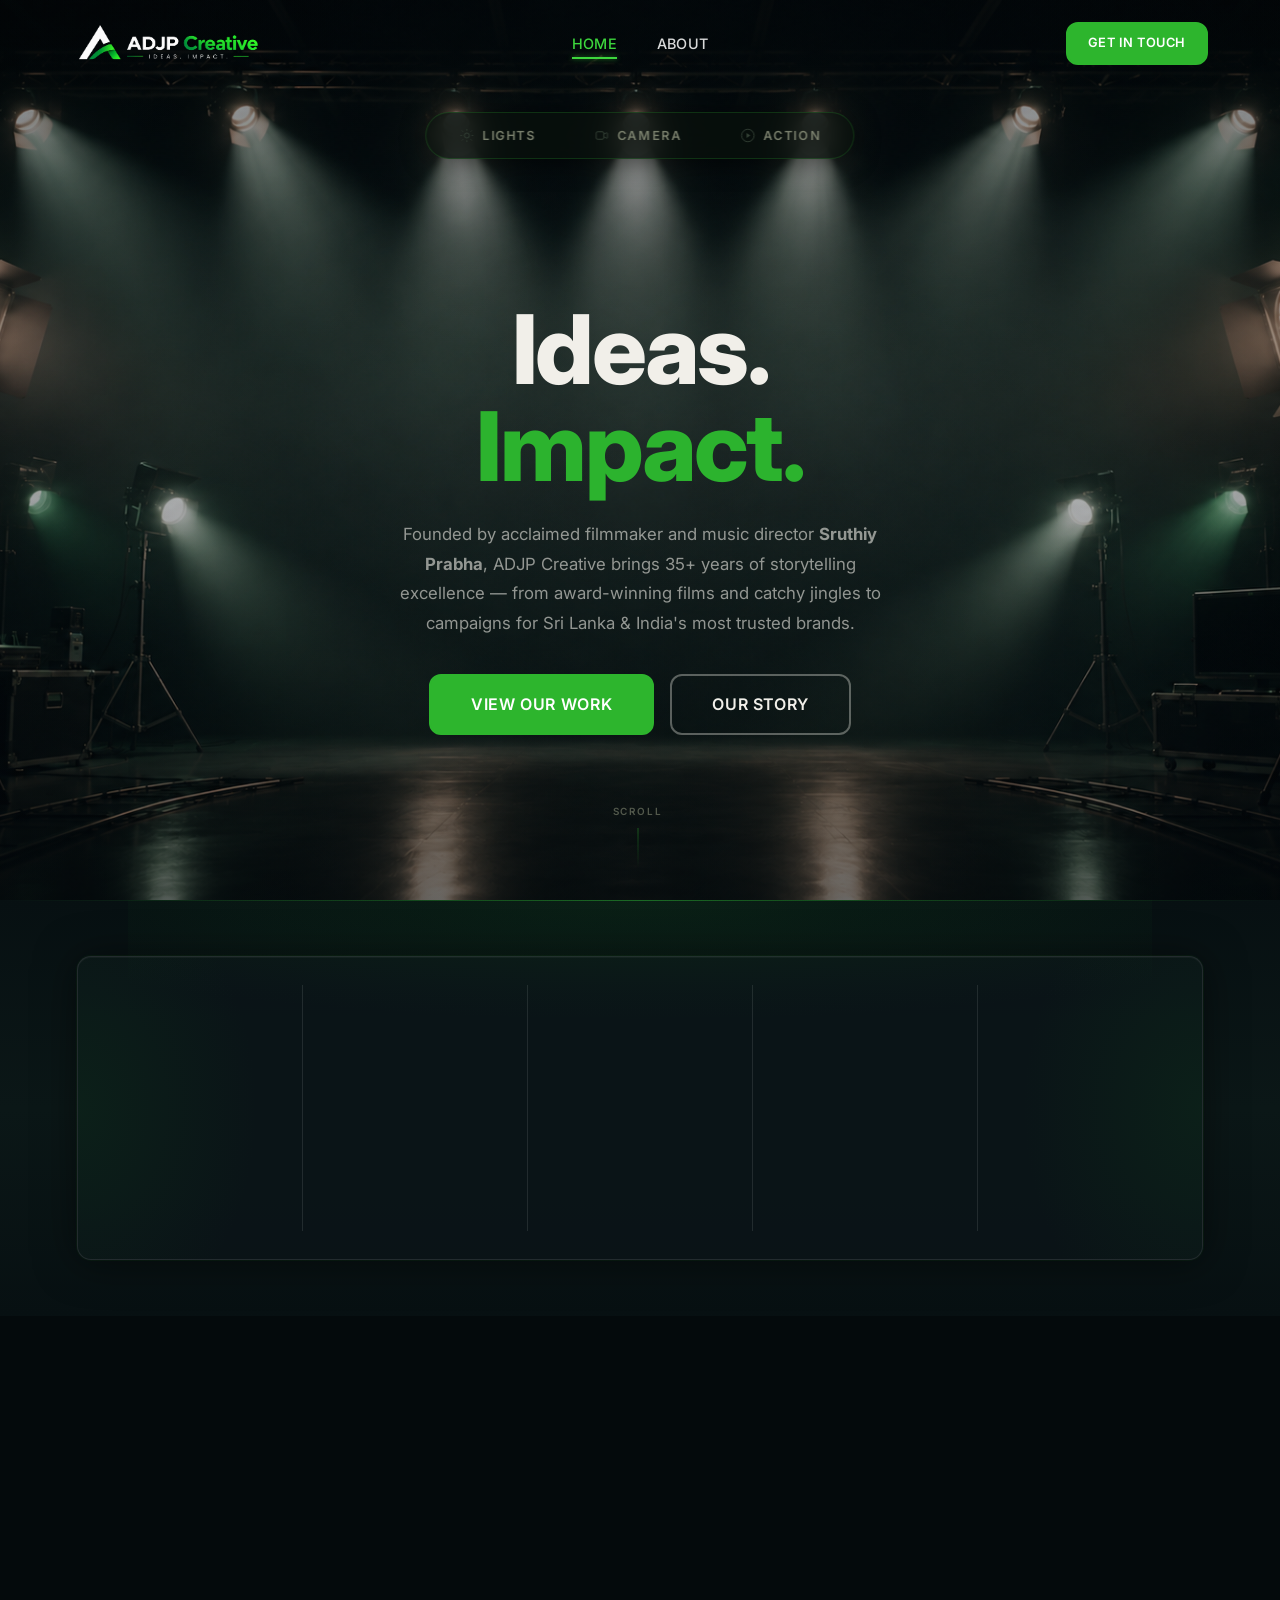
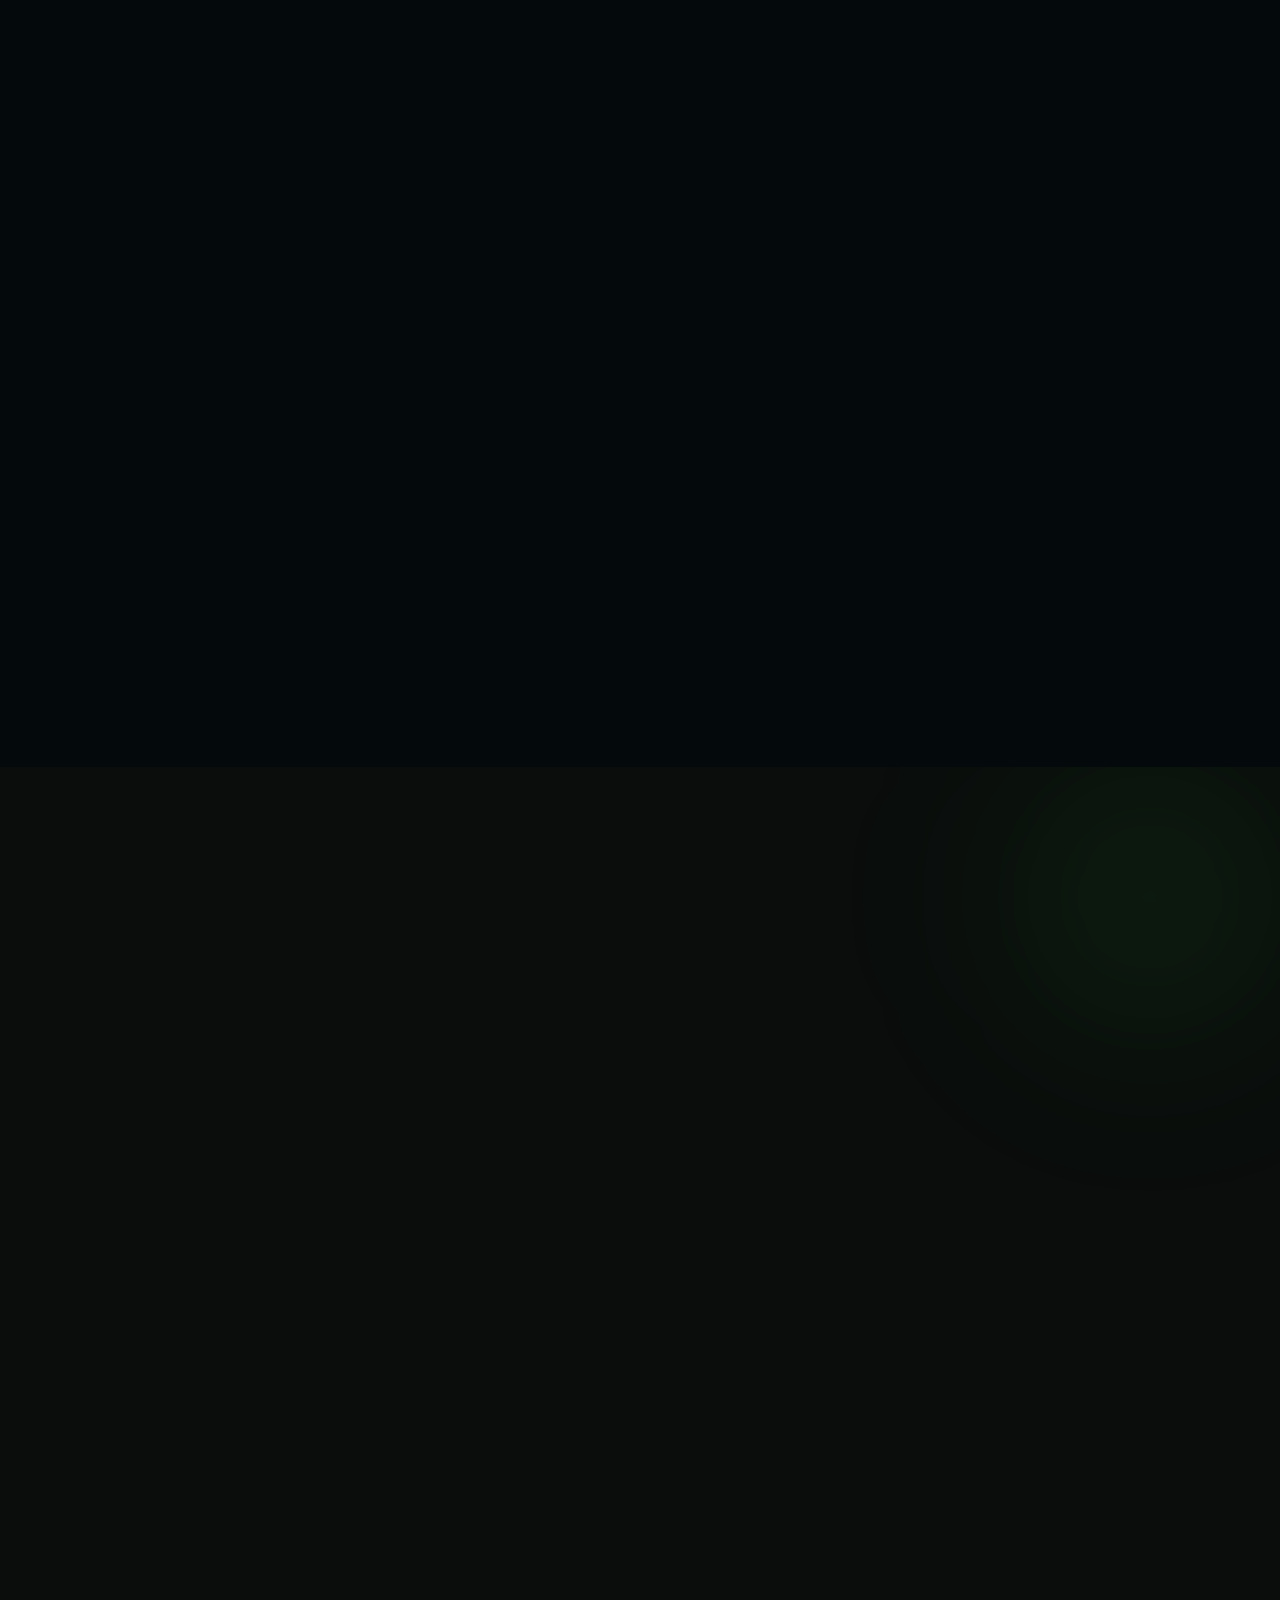
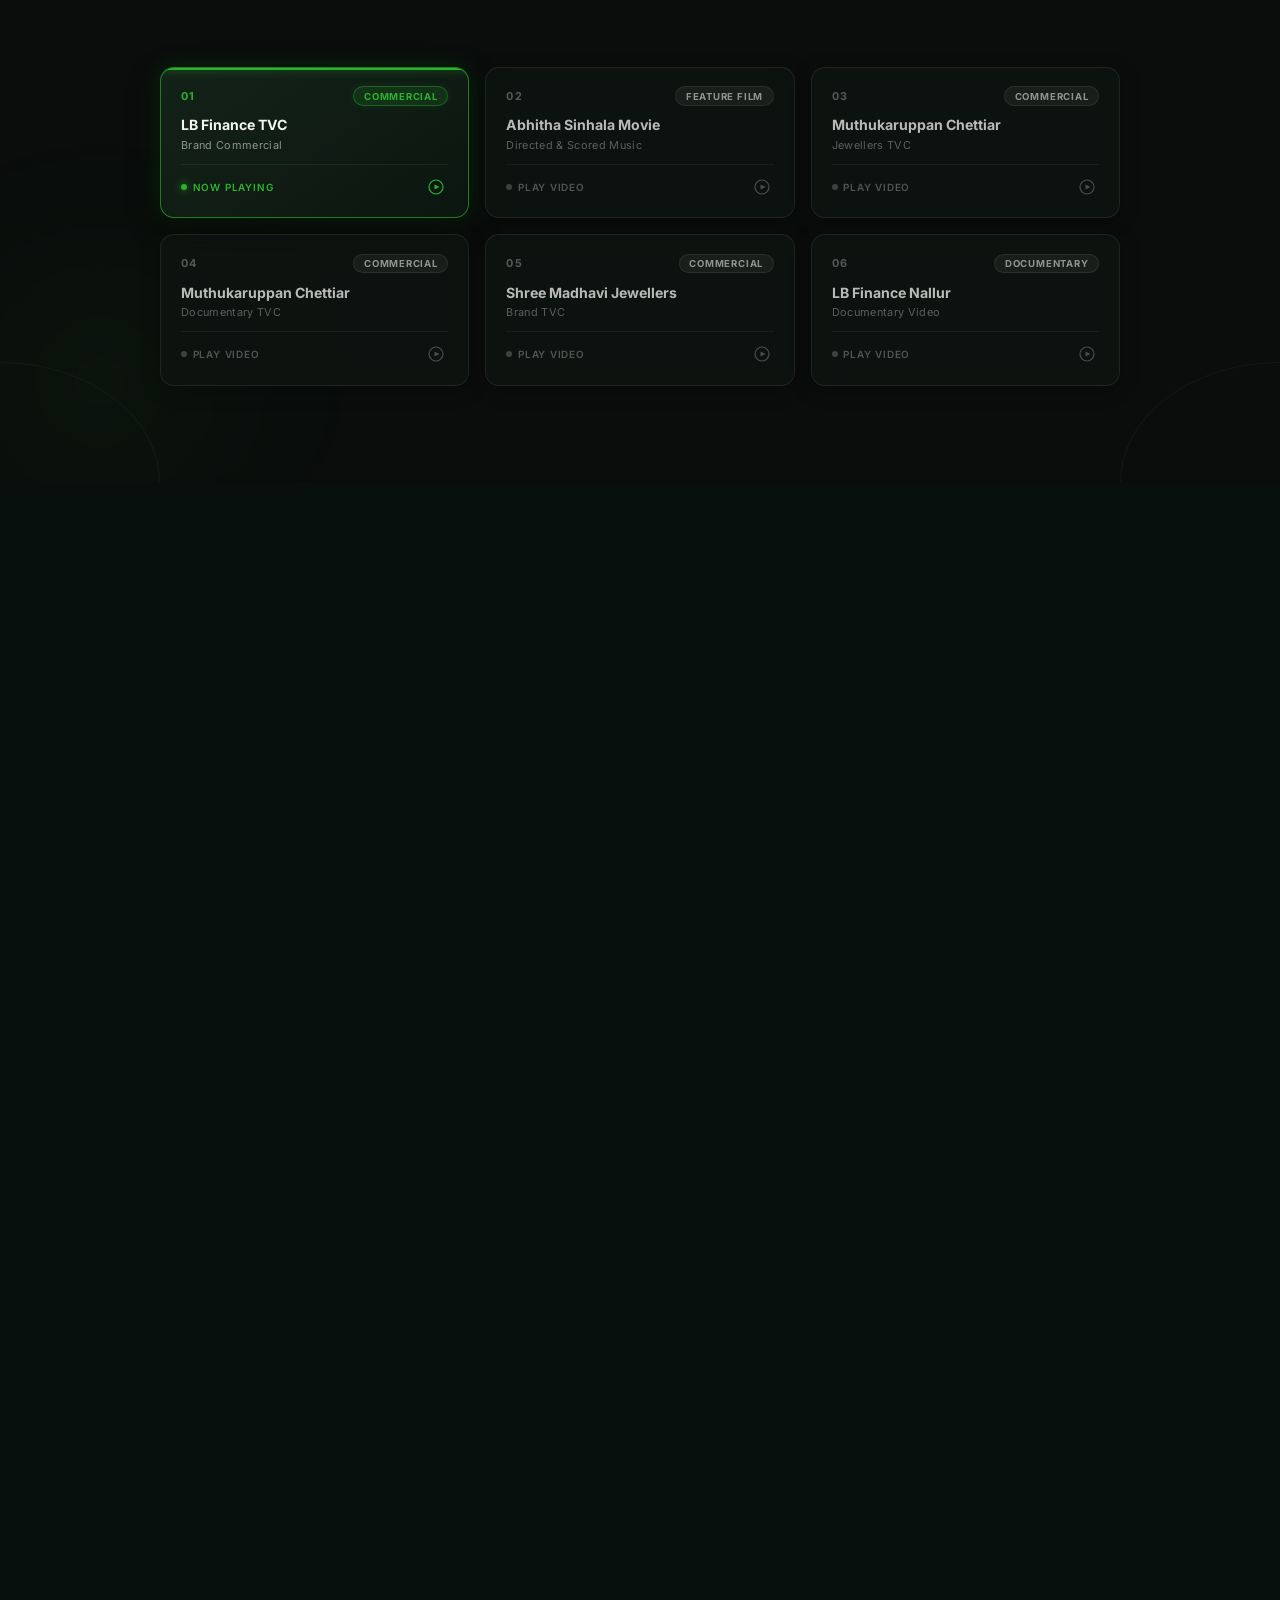
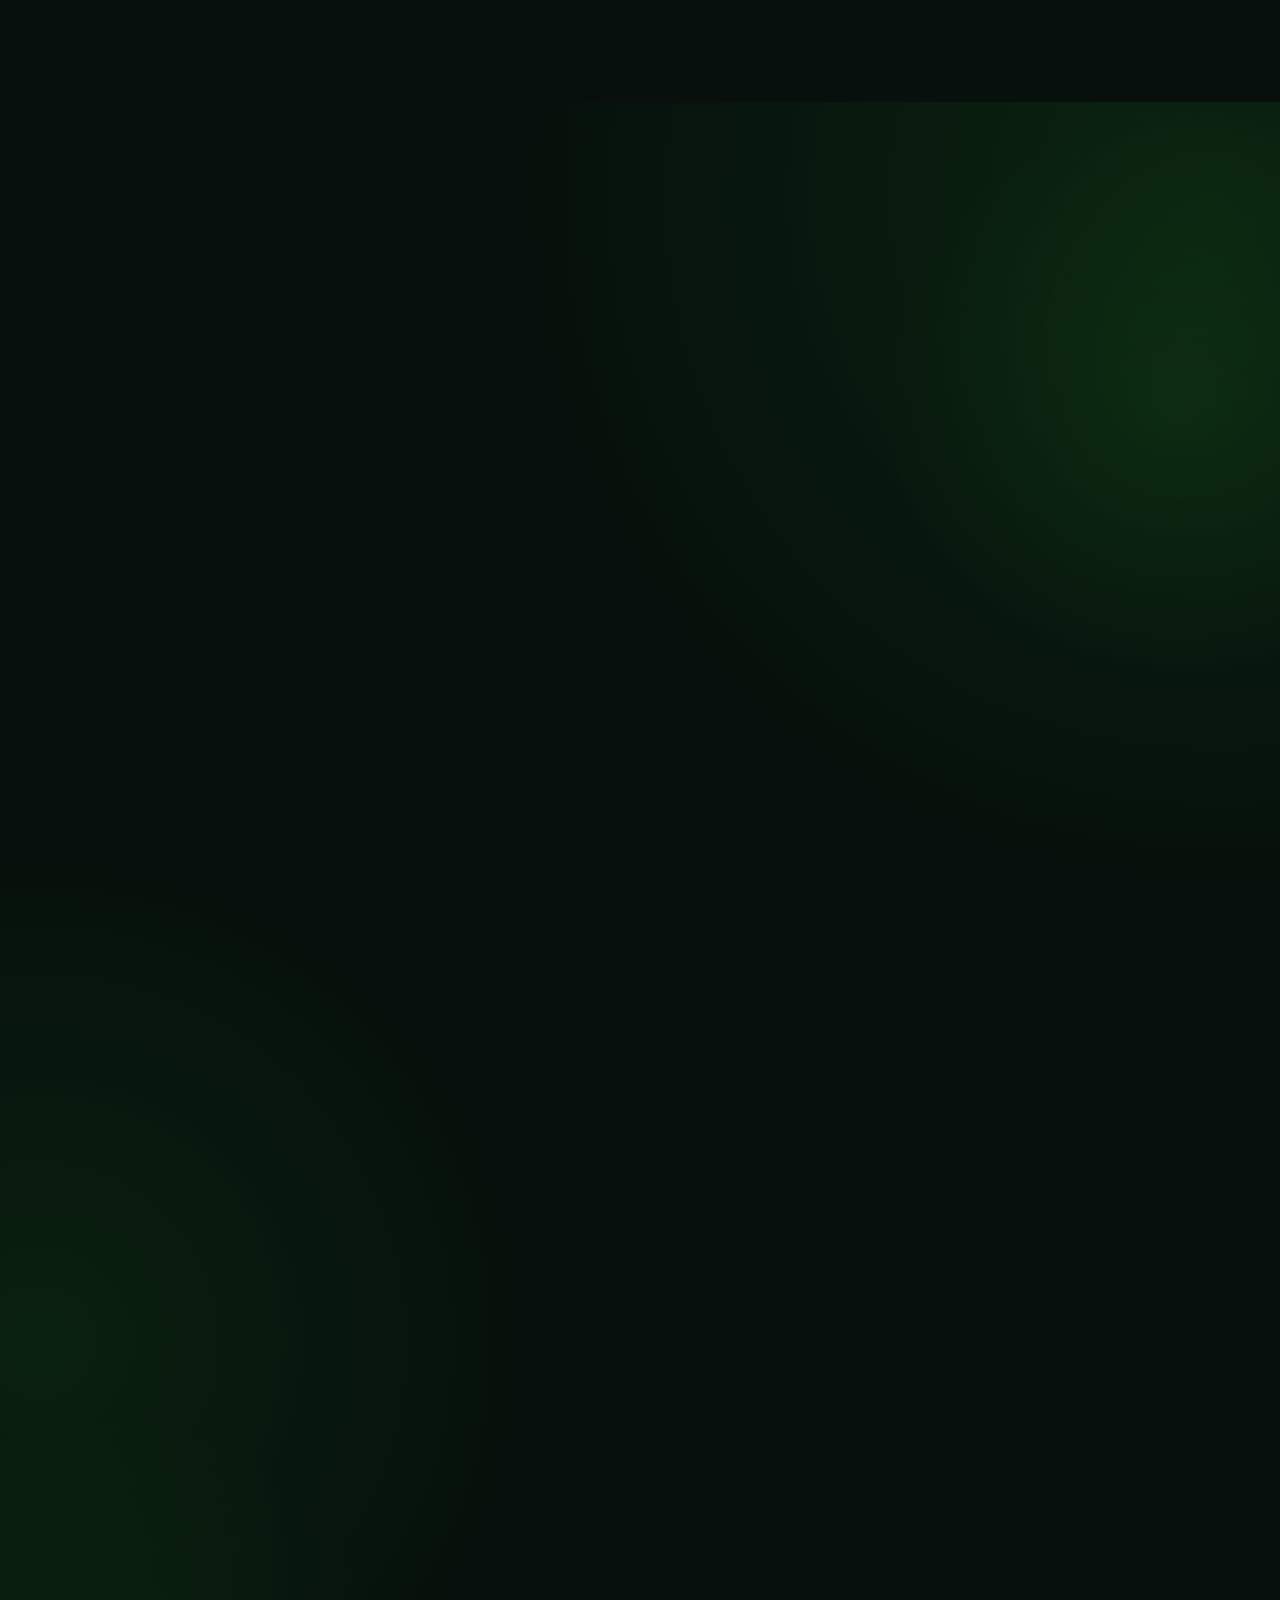
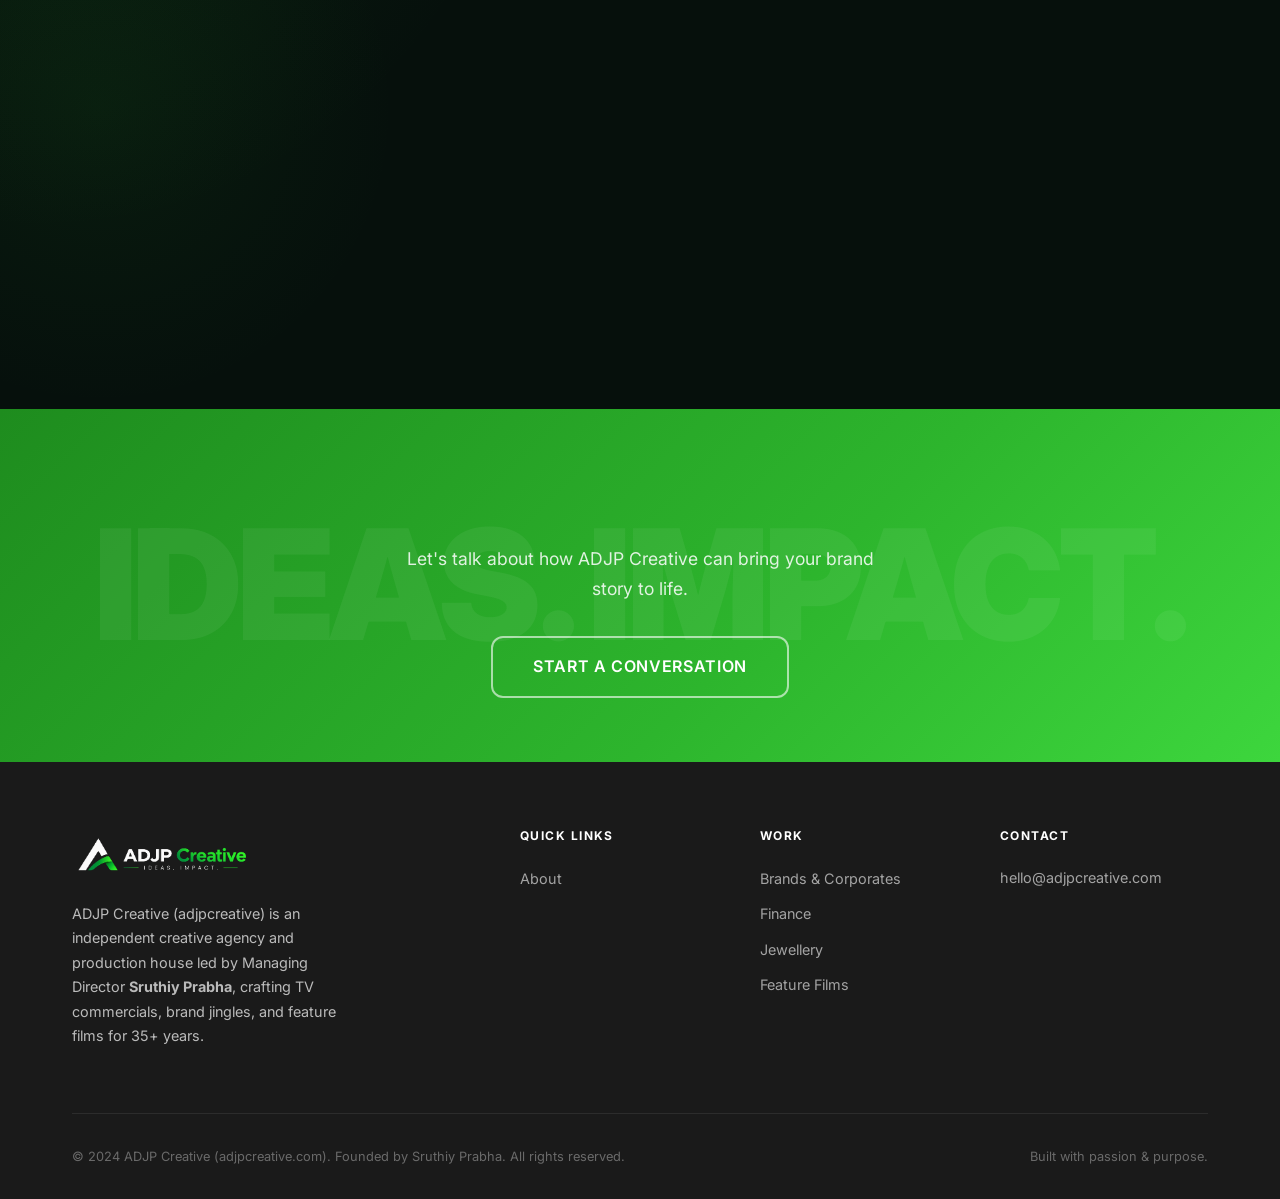
==== commit 3e588540: "Sync all local changes — styles, scripts, markup, SEO docs and serve script" ====
--- a/index.html
+++ b/index.html
@@ -3,23 +3,24 @@
 <head>
   <meta charset="UTF-8">
   <meta name="viewport" content="width=device-width, initial-scale=1.0">
-  <meta name="description" content="ADJP Creative — A bold, modern creative agency with 35+ years of experience in TV commercials, films, catchy jingles, and complete brand campaigns. Ideas. Impact.">
-  <title>ADJP Creative — Ideas. Impact.</title>
+  <meta name="description" content="ADJP Creative (adjpcreative / ADJP) is an advertising agency &amp; film production house founded by award-winning music director &amp; filmmaker Sruthiy Prabha. 35+ years crafting TV commercials, brand jingles, and feature films.">
+  <meta name="keywords" content="adjp, adjp creative, adjpcreative, sruthiy prabha, sruthi prabha, sruthiyprabha, music director sruthiy prabha, film director sruthiy prabha, advertising agency sri lanka, commercials chennai, brand jingles, abhitha film, cine musicians union, tv commercials colombo">
+  <title>ADJP Creative (adjpcreative) — Commercials, Music &amp; Film Production | Sruthiy Prabha</title>
   <link rel="canonical" href="https://adjpcreative.com/">
 
   <!-- Open Graph -->
   <meta property="og:type" content="website">
   <meta property="og:site_name" content="ADJP Creative">
   <meta property="og:url" content="https://adjpcreative.com/">
-  <meta property="og:title" content="ADJP Creative — Ideas. Impact.">
-  <meta property="og:description" content="ADJP Creative — A bold, modern creative agency with 35+ years of experience in TV commercials, films, catchy jingles, and complete brand campaigns. Ideas. Impact.">
+  <meta property="og:title" content="ADJP Creative (adjpcreative) — Commercials, Music &amp; Film Production | Sruthiy Prabha">
+  <meta property="og:description" content="ADJP Creative (adjpcreative / ADJP) is an advertising agency &amp; film production house founded by award-winning music director &amp; filmmaker Sruthiy Prabha. 35+ years crafting TV commercials, brand jingles, and feature films.">
   <meta property="og:image" content="https://adjpcreative.com/assets/images/Background%20IMage%20for%20Home.png">
   <meta property="og:locale" content="en_US">
 
   <!-- Twitter Card -->
   <meta name="twitter:card" content="summary_large_image">
-  <meta name="twitter:title" content="ADJP Creative — Ideas. Impact.">
-  <meta name="twitter:description" content="ADJP Creative — A bold, modern creative agency with 35+ years of experience in TV commercials, films, catchy jingles, and complete brand campaigns. Ideas. Impact.">
+  <meta name="twitter:title" content="ADJP Creative (adjpcreative) — Commercials, Music &amp; Film Production | Sruthiy Prabha">
+  <meta name="twitter:description" content="ADJP Creative (adjpcreative / ADJP) is an advertising agency &amp; film production house founded by award-winning music director &amp; filmmaker Sruthiy Prabha. 35+ years crafting TV commercials, brand jingles, and feature films.">
   <meta name="twitter:image" content="https://adjpcreative.com/assets/images/Background%20IMage%20for%20Home.png">
   <link rel="icon" type="image/png" href="assets/logo/Favicon ADJP new .png">
   <link rel="preconnect" href="https://fonts.googleapis.com">
@@ -28,17 +29,91 @@
   <link rel="stylesheet" href="css/base.css">
   <link rel="stylesheet" href="css/layout.css">
   <link rel="stylesheet" href="css/components.css">
-  <link rel="stylesheet" href="css/pages/home.css?v=2.1">
-
-  <!-- Structured data -->
+  <link rel="stylesheet" href="css/pages/home.css?v=2.2">
+
+  <!-- Knowledge Graph Structured Data (Schema.org) -->
   <script type="application/ld+json">
   {
     "@context": "https://schema.org",
-    "@type": "Organization",
-    "name": "ADJP Creative",
-    "url": "https://adjpcreative.com/",
-    "logo": "https://adjpcreative.com/assets/logo/ADJP_Creative_transparent.svg",
-    "description": "ADJP Creative — A bold, modern creative agency with 35+ years of experience in TV commercials, films, catchy jingles, and complete brand campaigns."
+    "@graph": [
+      {
+        "@type": "WebSite",
+        "@id": "https://adjpcreative.com/#website",
+        "url": "https://adjpcreative.com/",
+        "name": "ADJP Creative",
+        "alternateName": ["ADJP", "adjpcreative", "ADJP Creative Agency", "ADJP Productions"],
+        "description": "ADJP Creative — Advertising agency, commercials, brand jingles, and film production led by Sruthiy Prabha.",
+        "publisher": {
+          "@id": "https://adjpcreative.com/#organization"
+        },
+        "inLanguage": "en-US"
+      },
+      {
+        "@type": ["Organization", "ProfessionalService"],
+        "@id": "https://adjpcreative.com/#organization",
+        "name": "ADJP Creative",
+        "alternateName": ["ADJP", "adjpcreative", "ADJP Creative Agency", "ADJP Productions"],
+        "url": "https://adjpcreative.com/",
+        "logo": {
+          "@type": "ImageObject",
+          "url": "https://adjpcreative.com/assets/logo/ADJP%20Logo%20for%20Dark%20Background%20Transparent.png",
+          "caption": "ADJP Creative Logo"
+        },
+        "image": "https://adjpcreative.com/assets/images/Background%20IMage%20for%20Home.png",
+        "description": "ADJP Creative (adjpcreative / ADJP) is a premier creative advertising agency and film production house founded by acclaimed composer, music director, and filmmaker Sruthiy Prabha with 35+ years of experience in TV commercials, brand jingles, feature films, and brand strategy.",
+        "founder": {
+          "@id": "https://adjpcreative.com/#person-sruthiy-prabha"
+        },
+        "employee": {
+          "@id": "https://adjpcreative.com/#person-sruthiy-prabha"
+        },
+        "address": {
+          "@type": "PostalAddress",
+          "streetAddress": "16 Harmers Avenue",
+          "addressLocality": "Colombo",
+          "postalCode": "00600",
+          "addressCountry": "LK"
+        },
+        "contactPoint": {
+          "@type": "ContactPoint",
+          "contactType": "Production & Commercial Inquiries",
+          "email": "hello@adjpcreative.com",
+          "availableLanguage": ["English", "Tamil", "Sinhala"]
+        },
+        "knowsAbout": [
+          "Television Commercials",
+          "Brand Jingles",
+          "Music Production",
+          "Film Direction",
+          "Feature Films",
+          "Sound Engineering",
+          "Advertising Strategy"
+        ],
+        "areaServed": ["Sri Lanka", "India", "Worldwide"]
+      },
+      {
+        "@type": "Person",
+        "@id": "https://adjpcreative.com/#person-sruthiy-prabha",
+        "name": "Sruthiy Prabha",
+        "alternateName": ["Sruthi Prabha", "SruthiyPrabha", "Prabha"],
+        "jobTitle": ["Managing Director", "Music Director", "Film Director", "Composer"],
+        "worksFor": {
+          "@id": "https://adjpcreative.com/#organization"
+        },
+        "url": "https://adjpcreative.com/about",
+        "image": "https://adjpcreative.com/assets/images/Profile%20Picture/Sruthiy%20Prabha%2010.jpg",
+        "description": "Sruthiy Prabha is a celebrated Sri Lankan and South Indian music director, composer, and film director with over 35 years across radio (SLBC), television, commercials, and cinema. Managing Director of ADJP Creative.",
+        "award": [
+          "National Award for Best Music Direction (2009)",
+          "Chinnathirai Tele Awards (2018)",
+          "National Appreciation Award (2019, 2024)"
+        ],
+        "memberOf": {
+          "@type": "Organization",
+          "name": "Cine Musicians Union, Tamil Nadu, India"
+        }
+      }
+    ]
   }
   </script>
 </head>
@@ -48,7 +123,7 @@
   <header class="nav" role="banner">
     <div class="container nav__inner">
       <a href="index.html" class="nav__logo" aria-label="ADJP Creative home">
-        <img src="assets/logo/ADJP Logo for Dark Background Transparent.png" alt="ADJP Creative" class="nav__logo-img">
+        <img src="assets/logo/ADJP Logo for Dark Background Transparent.png" alt="ADJP Creative - Advertising &amp; Film Production by Sruthiy Prabha" class="nav__logo-img">
       </a>
       <nav class="nav__links" aria-label="Primary navigation">
         <a href="index.html" class="active">Home</a>
@@ -78,7 +153,7 @@
   <header class="mob-header" id="mob-header" role="banner" aria-label="Mobile navigation">
     <div class="mob-header__bar">
       <a href="index.html" class="mob-header__logo" aria-label="ADJP Creative home">
-        <img src="assets/logo/ADJP Logo for Dark Background Transparent.png" alt="ADJP Creative">
+        <img src="assets/logo/ADJP Logo for Dark Background Transparent.png" alt="ADJP Creative - Advertising &amp; Film Production by Sruthiy Prabha">
       </a>
       <a href="contact.html" class="mob-header__cta">Get in Touch</a>
       <button class="mob-header__toggle" id="mobNavToggle"
@@ -92,11 +167,11 @@
     </div>
     <nav class="mob-nav-panel" id="mob-nav-panel" aria-hidden="true">
       <div class="mob-nav-panel-inner">
-        <a href="index.html" class="mob-nav-link" data-page="index.html">
+        <a href="index.html" class="mob-nav-link" data-page="home">
           <span>Home</span>
           <svg viewBox="0 0 24 24" fill="none" stroke="currentColor" stroke-width="2" stroke-linecap="round" stroke-linejoin="round" aria-hidden="true"><polyline points="9 18 15 12 9 6"/></svg>
         </a>
-        <a href="about.html" class="mob-nav-link" data-page="about.html">
+        <a href="about.html" class="mob-nav-link" data-page="about">
           <span>About</span>
           <svg viewBox="0 0 24 24" fill="none" stroke="currentColor" stroke-width="2" stroke-linecap="round" stroke-linejoin="round" aria-hidden="true"><polyline points="9 18 15 12 9 6"/></svg>
         </a>
@@ -151,10 +226,11 @@
       <!-- Hero text — initially hidden via JS/CSS -->
       <div class="studio-content">
         <h1 id="hero-headline">
+          <span class="sr-only">ADJP Creative (adjpcreative) — </span>
           <span class="hero-line-1">Ideas.</span>
           <span class="hero-line-2">Impact.</span>
         </h1>
-        <p class="studio-sub">35+ years of telling stories that connect with people — from award-winning films to campaigns for Sri Lanka's most trusted brands.</p>
+        <p class="studio-sub">Founded by acclaimed filmmaker and music director <strong>Sruthiy Prabha</strong>, ADJP Creative brings 35+ years of storytelling excellence — from award-winning films and catchy jingles to campaigns for Sri Lanka &amp; India's most trusted brands.</p>
         <div class="studio-actions">
           <a href="#showreel" class="btn btn--primary btn--lg">View Our Work</a>
           <a href="about.html" class="btn btn--outline-studio btn--lg">Our Story</a>
@@ -272,7 +348,7 @@
             <span class="wwd-eyebrow">— What We Do</span>
             <h2 id="services-heading" class="wwd-heading">Everything from<br>idea to screen</h2>
             <div class="wwd-accent-line"></div>
-            <p class="wwd-intro">From a short 30-second song to a full movie — we take care of every step from start to finish.</p>
+            <p class="wwd-intro">From a short 30-second jingle to a full feature film — under the direction of Sruthiy Prabha, ADJP Creative takes care of every step from start to finish.</p>
           </div>
 
           <!-- Right: cinematic showcase collage -->
@@ -463,7 +539,8 @@
         <div class="showreel__tabs" role="tablist" aria-label="Showreel videos">
 
           <!-- CARD 1 -->
-          <button class="showreel__tab active"
+          <button type="button"
+                  class="showreel__tab active"
                   role="tab"
                   aria-selected="true"
                   data-embed-src="https://www.facebook.com/plugins/video.php?height=314&href=https%3A%2F%2Fwww.facebook.com%2Freel%2F957372693989755%2F&show_text=false&width=560&t=0"
@@ -481,7 +558,10 @@
             <div class="showreel__tab-footer">
               <span class="showreel__tab-status">
                 <span class="showreel__tab-dot"></span>
-                <span class="showreel__tab-status-text">Now Playing</span>
+                <span class="showreel__tab-status-text">
+                  <span class="showreel__status-now">Now Playing</span>
+                  <span class="showreel__status-play">Play Video</span>
+                </span>
               </span>
               <span class="showreel__tab-play-icon" aria-hidden="true">
                 <svg viewBox="0 0 16 16" fill="none">
@@ -494,7 +574,8 @@
           </button>
 
           <!-- CARD 2 -->
-          <button class="showreel__tab"
+          <button type="button"
+                  class="showreel__tab"
                   role="tab"
                   aria-selected="false"
                   data-video-id="CMZ4Y8eoT18"
@@ -512,7 +593,10 @@
             <div class="showreel__tab-footer">
               <span class="showreel__tab-status">
                 <span class="showreel__tab-dot"></span>
-                <span class="showreel__tab-status-text">Play Video</span>
+                <span class="showreel__tab-status-text">
+                  <span class="showreel__status-now">Now Playing</span>
+                  <span class="showreel__status-play">Play Video</span>
+                </span>
               </span>
               <span class="showreel__tab-play-icon" aria-hidden="true">
                 <svg viewBox="0 0 16 16" fill="none">
@@ -525,7 +609,8 @@
           </button>
 
           <!-- CARD 3 -->
-          <button class="showreel__tab"
+          <button type="button"
+                  class="showreel__tab"
                   role="tab"
                   aria-selected="false"
                   data-embed-src="https://www.facebook.com/plugins/video.php?height=314&href=https%3A%2F%2Fwww.facebook.com%2FPLMTTMC%2Fvideos%2F385874327366780%2F&show_text=false&width=560&t=0"
@@ -543,7 +628,10 @@
             <div class="showreel__tab-footer">
               <span class="showreel__tab-status">
                 <span class="showreel__tab-dot"></span>
-                <span class="showreel__tab-status-text">Play Video</span>
+                <span class="showreel__tab-status-text">
+                  <span class="showreel__status-now">Now Playing</span>
+                  <span class="showreel__status-play">Play Video</span>
+                </span>
               </span>
               <span class="showreel__tab-play-icon" aria-hidden="true">
                 <svg viewBox="0 0 16 16" fill="none">
@@ -556,7 +644,8 @@
           </button>
 
           <!-- CARD 4 -->
-          <button class="showreel__tab"
+          <button type="button"
+                  class="showreel__tab"
                   role="tab"
                   aria-selected="false"
                   data-embed-src="https://www.facebook.com/plugins/video.php?height=314&href=https%3A%2F%2Fwww.facebook.com%2FPLMTTMC%2Fvideos%2F2198825040459927%2F&show_text=false&width=560&t=0"
@@ -574,7 +663,10 @@
             <div class="showreel__tab-footer">
               <span class="showreel__tab-status">
                 <span class="showreel__tab-dot"></span>
-                <span class="showreel__tab-status-text">Play Video</span>
+                <span class="showreel__tab-status-text">
+                  <span class="showreel__status-now">Now Playing</span>
+                  <span class="showreel__status-play">Play Video</span>
+                </span>
               </span>
               <span class="showreel__tab-play-icon" aria-hidden="true">
                 <svg viewBox="0 0 16 16" fill="none">
@@ -587,7 +679,8 @@
           </button>
 
           <!-- CARD 5 -->
-          <button class="showreel__tab"
+          <button type="button"
+                  class="showreel__tab"
                   role="tab"
                   aria-selected="false"
                   data-embed-src="https://www.facebook.com/plugins/video.php?height=314&href=https%3A%2F%2Fwww.facebook.com%2Freel%2F1512277643813045%2F&show_text=false&width=560&t=0"
@@ -606,7 +699,10 @@
             <div class="showreel__tab-footer">
               <span class="showreel__tab-status">
                 <span class="showreel__tab-dot"></span>
-                <span class="showreel__tab-status-text">Play Video</span>
+                <span class="showreel__tab-status-text">
+                  <span class="showreel__status-now">Now Playing</span>
+                  <span class="showreel__status-play">Play Video</span>
+                </span>
               </span>
               <span class="showreel__tab-play-icon" aria-hidden="true">
                 <svg viewBox="0 0 16 16" fill="none">
@@ -619,7 +715,8 @@
           </button>
 
           <!-- CARD 6 -->
-          <button class="showreel__tab"
+          <button type="button"
+                  class="showreel__tab"
                   role="tab"
                   aria-selected="false"
                   data-video-id="mkDwvQpeNlg"
@@ -637,7 +734,10 @@
             <div class="showreel__tab-footer">
               <span class="showreel__tab-status">
                 <span class="showreel__tab-dot"></span>
-                <span class="showreel__tab-status-text">Play Video</span>
+                <span class="showreel__tab-status-text">
+                  <span class="showreel__status-now">Now Playing</span>
+                  <span class="showreel__status-play">Play Video</span>
+                </span>
               </span>
               <span class="showreel__tab-play-icon" aria-hidden="true">
                 <svg viewBox="0 0 16 16" fill="none">
@@ -659,7 +759,7 @@
         <div class="section-heading anim-slide-up">
           <span class="section-heading__label">Music Videos</span>
           <h2 id="mv-heading">Music &amp; Audio Productions</h2>
-          <p>Original songs, brand jingles, and music videos created by ADJP Creative.</p>
+          <p>Original songs, brand jingles, and music videos directed and composed by Sruthiy Prabha at ADJP Creative.</p>
         </div>
 
         <div class="mv-grid anim-stagger-children">
@@ -996,8 +1096,8 @@
     <div class="container">
       <div class="footer__grid">
         <div class="footer__brand">
-          <img src="assets/logo/ADJP Logo for Dark Background Transparent.png" alt="ADJP Creative" class="footer__logo-img">
-          <p>A creative production company with 35+ years of experience making brand stories, award-winning films, and campaigns that make a real difference.</p>
+          <img src="assets/logo/ADJP Logo for Dark Background Transparent.png" alt="ADJP Creative - Advertising &amp; Film Production by Sruthiy Prabha" class="footer__logo-img">
+          <p>ADJP Creative (adjpcreative) is an independent creative agency and production house led by Managing Director <strong>Sruthiy Prabha</strong>, crafting TV commercials, brand jingles, and feature films for 35+ years.</p>
         </div>
         <div>
           <p class="footer__col-title">Quick Links</p>
@@ -1022,7 +1122,7 @@
         </div>
       </div>
       <div class="footer__bottom">
-        <p>&copy; 2024 ADJP Creative. All rights reserved.</p>
+        <p>&copy; 2024 ADJP Creative (adjpcreative.com). Founded by Sruthiy Prabha. All rights reserved.</p>
         <p>Built with passion &amp; purpose.</p>
       </div>
     </div>
@@ -1032,7 +1132,7 @@
   <script src="https://cdnjs.cloudflare.com/ajax/libs/gsap/3.12.5/ScrollTrigger.min.js"></script>
   <script src="js/network.js"></script>
   <script src="js/nav.js"></script>
-  <script src="js/lazy-load.js"></script>
+  <script src="js/lazy-load.js?v=2.2"></script>
   <script src="js/animations.js"></script>
   <script src="js/studio.js"></script>
   <script src="js/mv-lightbox.js"></script>
--- a/css/base.css
+++ b/css/base.css
@@ -9,6 +9,7 @@
 }
 
 :root {
+  color-scheme: dark;
   --color-charcoal: #1a1a1a;
   --color-charcoal-soft: #2d2d2d;
   --color-green: #2db52d;
@@ -193,3 +194,62 @@
 .network-banner--online  .network-banner__icon::before { content: '✓'; }
 .network-banner--slow    .network-banner__icon::before { content: '⏳'; }
 
+/* ── Form Inputs & Autofill Dark Mode Reset ── */
+input,
+textarea,
+select {
+  color-scheme: dark;
+}
+
+input:-webkit-autofill,
+input:-webkit-autofill:hover,
+input:-webkit-autofill:focus,
+input:-webkit-autofill:active,
+textarea:-webkit-autofill,
+textarea:-webkit-autofill:hover,
+textarea:-webkit-autofill:focus,
+textarea:-webkit-autofill:active,
+select:-webkit-autofill,
+select:-webkit-autofill:hover,
+select:-webkit-autofill:focus,
+select:-webkit-autofill:active {
+  -webkit-text-fill-color: #F4F4F1 !important;
+  color: #F4F4F1 !important;
+  caret-color: #F4F4F1 !important;
+  -webkit-box-shadow: 0 0 0 1000px #07120E inset !important;
+  box-shadow: 0 0 0 1000px #07120E inset !important;
+  transition: background-color 5000s ease-in-out 0s;
+}
+
+input:autofill,
+input:autofill:hover,
+input:autofill:focus,
+input:autofill:active,
+textarea:autofill,
+textarea:autofill:hover,
+textarea:autofill:focus,
+textarea:autofill:active,
+select:autofill,
+select:autofill:hover,
+select:autofill:focus,
+select:autofill:active {
+  -webkit-text-fill-color: #F4F4F1 !important;
+  color: #F4F4F1 !important;
+  caret-color: #F4F4F1 !important;
+  -webkit-box-shadow: 0 0 0 1000px #07120E inset !important;
+  box-shadow: 0 0 0 1000px #07120E inset !important;
+  transition: background-color 5000s ease-in-out 0s;
+}
+
+/* ── Accessibility & Screen Reader Utilities ── */
+.sr-only {
+  position: absolute;
+  width: 1px;
+  height: 1px;
+  padding: 0;
+  margin: -1px;
+  overflow: hidden;
+  clip: rect(0, 0, 0, 0);
+  white-space: nowrap;
+  border: 0;
+}
--- a/css/components.css
+++ b/css/components.css
@@ -12,15 +12,18 @@
   height: var(--nav-height);
   background-color: transparent;
   border-bottom: 1px solid transparent;
-  transition: border-color var(--transition), box-shadow var(--transition), background-color var(--transition);
+  transition: background-color 0.3s cubic-bezier(0.16, 1, 0.3, 1),
+              border-color 0.3s cubic-bezier(0.16, 1, 0.3, 1),
+              box-shadow 0.3s cubic-bezier(0.16, 1, 0.3, 1);
 }
 
 .nav--scrolled {
-  background-color: transparent;
-  border-bottom-color: transparent;
-  box-shadow: none;
-  backdrop-filter: none;
-  -webkit-backdrop-filter: none;
+  background-color: #040A08;
+  background-color: rgba(4, 10, 8, 0.96);
+  border-bottom-color: rgba(255, 255, 255, 0.08);
+  box-shadow: 0 10px 30px rgba(0, 0, 0, 0.5), 0 1px 0 rgba(255, 255, 255, 0.04);
+  backdrop-filter: blur(20px);
+  -webkit-backdrop-filter: blur(20px);
 }
 
 .nav__inner {
@@ -818,6 +821,19 @@
 }
 
 @media (max-width: 768px) {
+  /* Prevent content peeking through top notch gap while scrolling */
+  body::before {
+    content: '';
+    position: fixed;
+    top: 0;
+    left: 0;
+    right: 0;
+    height: calc(max(14px, env(safe-area-inset-top)) + 14px);
+    background: linear-gradient(to bottom, rgba(4, 10, 8, 0.95) 40%, rgba(4, 10, 8, 0) 100%);
+    pointer-events: none;
+    z-index: 1090;
+  }
+
   .mob-header {
     display: block;
     position: fixed;
@@ -828,12 +844,21 @@
     width: calc(100% - clamp(24px, 7vw, 44px));
     max-width: 720px;
     border-radius: clamp(16px, 5vw, 26px);
-    background: rgba(4, 10, 8, 0.92);
+    background: #040A08;
+    background: rgba(4, 10, 8, 0.98);
     border: 1px solid rgba(255, 255, 255, 0.16);
-    backdrop-filter: blur(18px);
-    -webkit-backdrop-filter: blur(18px);
-    box-shadow: 0 14px 38px rgba(0, 0, 0, 0.28);
+    backdrop-filter: blur(20px);
+    -webkit-backdrop-filter: blur(20px);
+    box-shadow: 0 14px 38px rgba(0, 0, 0, 0.45);
     overflow: hidden;
+    transition: background-color 0.25s ease, border-color 0.25s ease, box-shadow 0.25s ease;
+  }
+
+  .mob-header--scrolled {
+    background: #040A08;
+    background: rgba(4, 10, 8, 0.98);
+    border-color: rgba(255, 255, 255, 0.24);
+    box-shadow: 0 14px 38px rgba(0, 0, 0, 0.65), 0 0 0 1px rgba(255, 255, 255, 0.08);
   }
 
   .mob-header__bar {
--- a/css/pages/home.css
+++ b/css/pages/home.css
@@ -1468,6 +1468,28 @@
   transition: color var(--transition);
 }
 
+.showreel__tab-status-text {
+  display: inline-flex;
+  align-items: center;
+}
+
+/* Dynamic status text swap governed by .active class */
+.showreel__tab .showreel__status-now {
+  display: none !important;
+}
+
+.showreel__tab .showreel__status-play {
+  display: inline !important;
+}
+
+.showreel__tab.active .showreel__status-now {
+  display: inline !important;
+}
+
+.showreel__tab.active .showreel__status-play {
+  display: none !important;
+}
+
 .showreel__tab-dot {
   width: 6px;
   height: 6px;
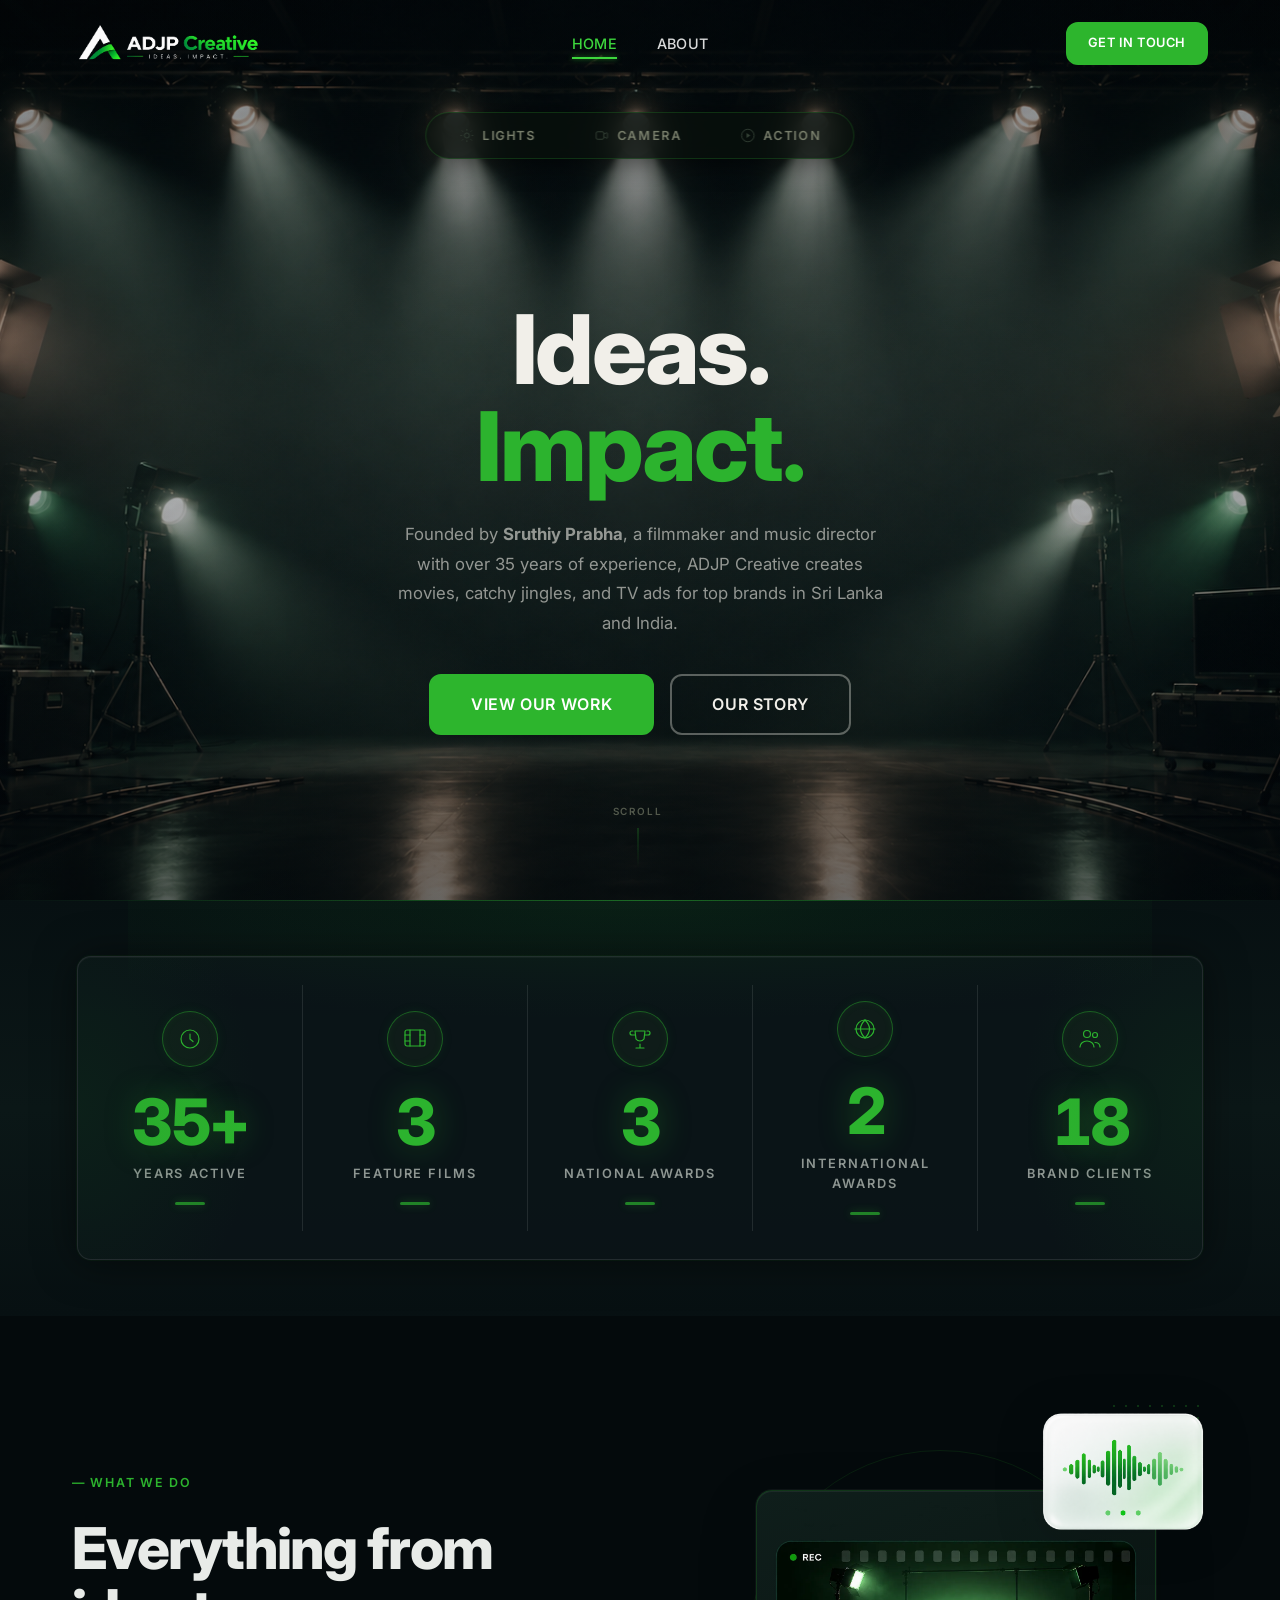
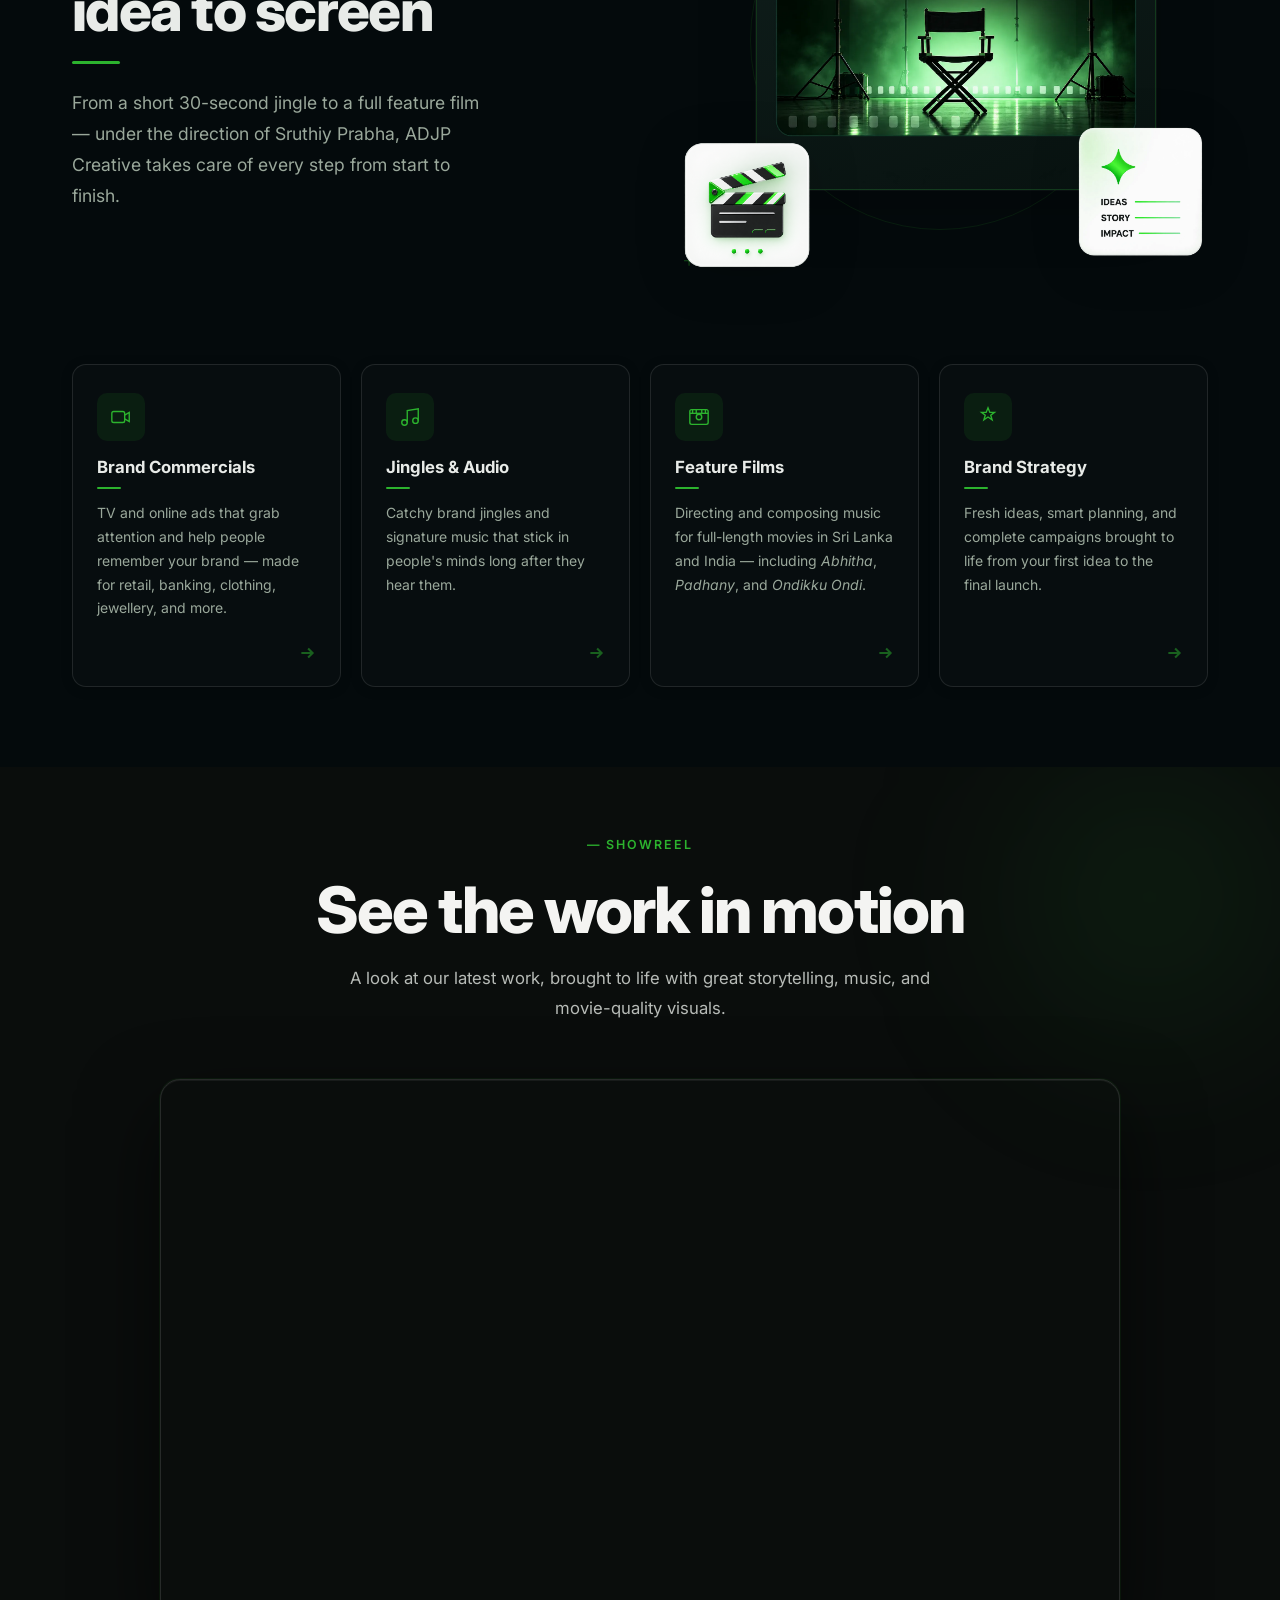
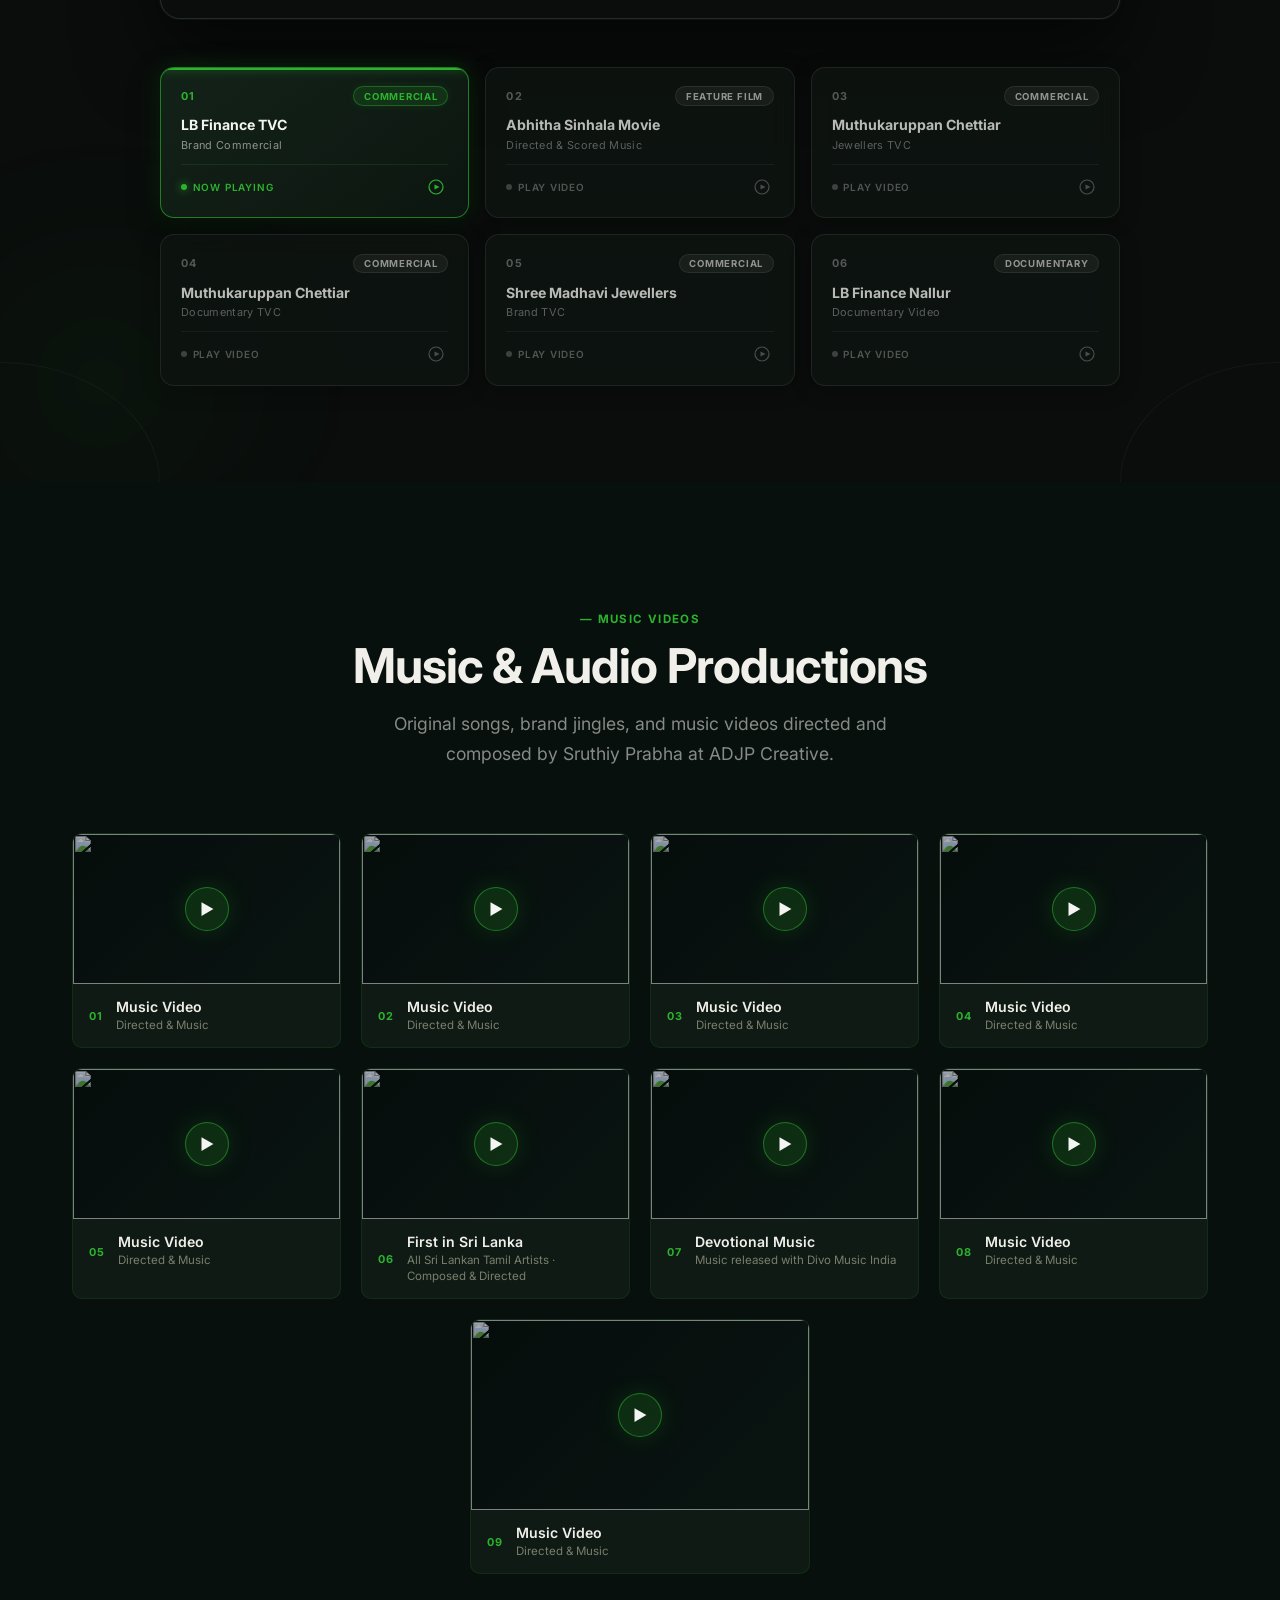
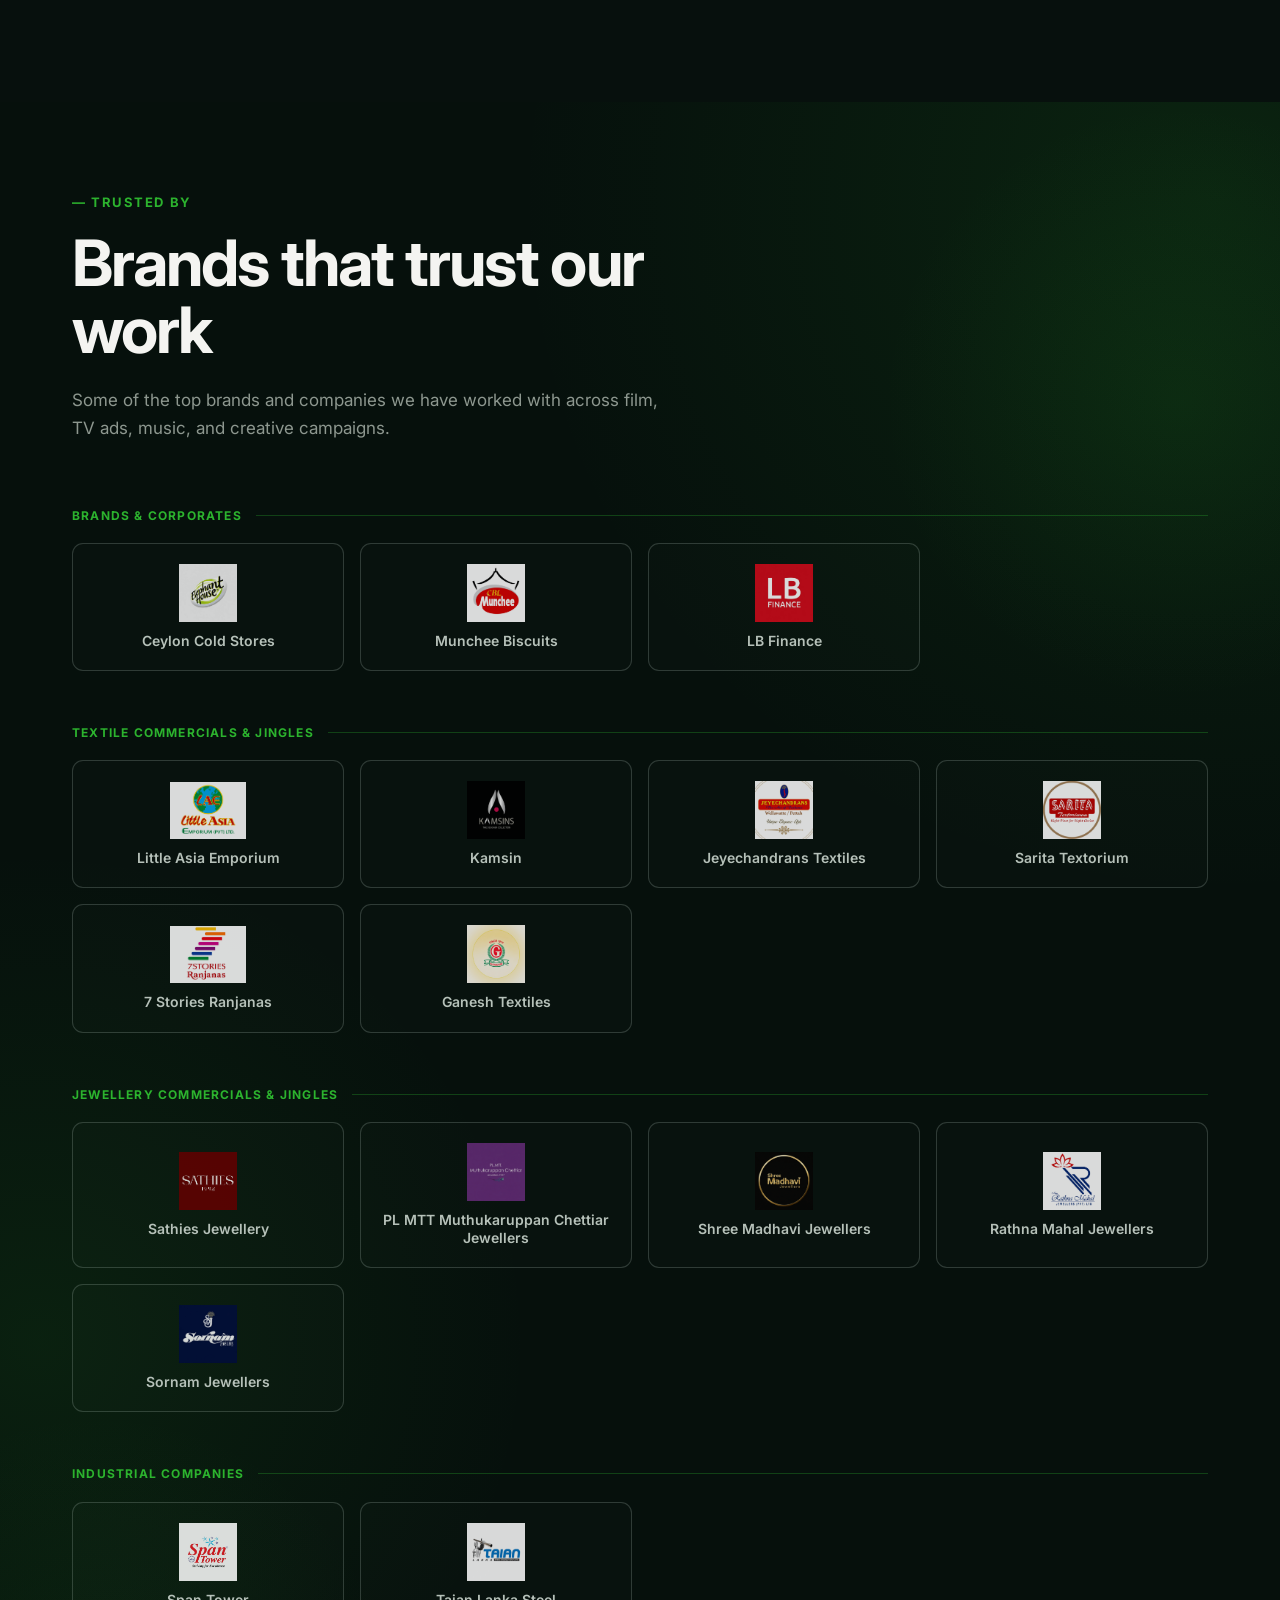
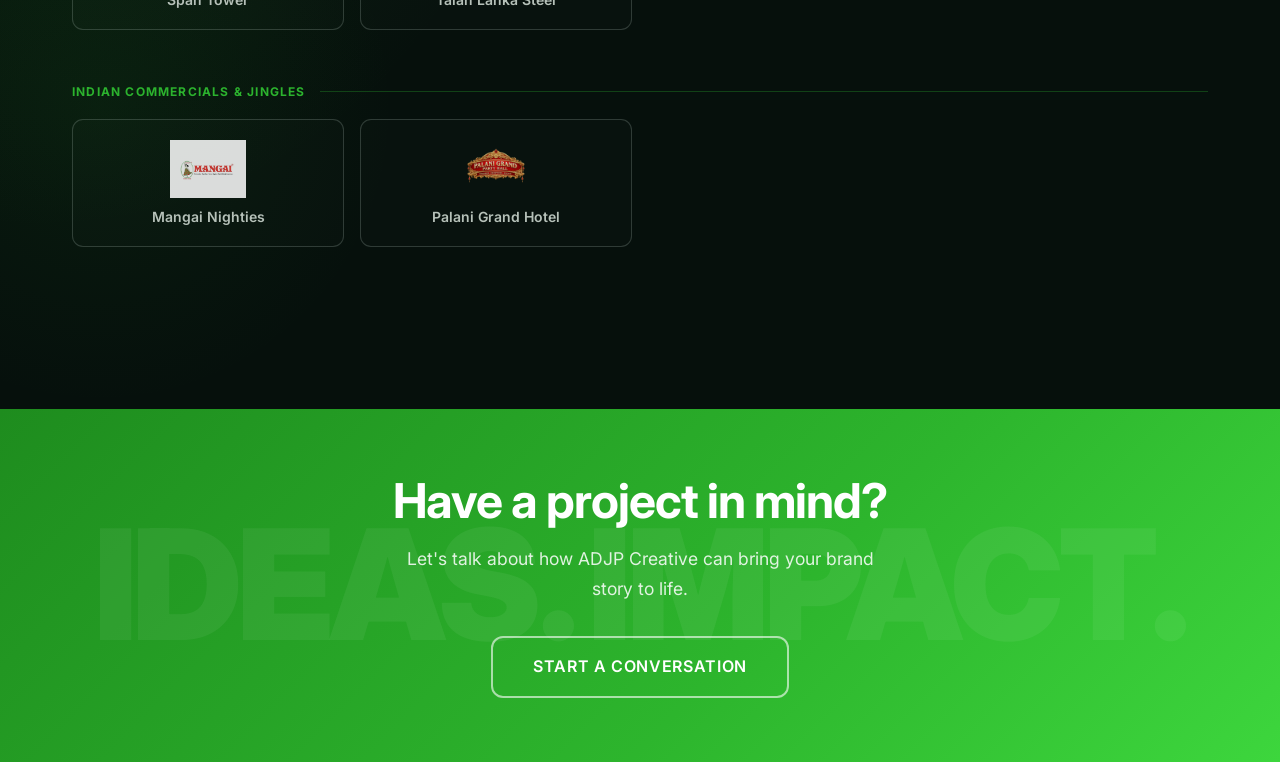
==== commit b01e19e6: "SEO, performance, and reliability improvements - Convert 49 images to WebP (93% size reduction, 4.7 " ====
--- a/index.html
+++ b/index.html
@@ -5,31 +5,31 @@
   <meta name="viewport" content="width=device-width, initial-scale=1.0">
   <meta name="description" content="ADJP Creative (adjpcreative / ADJP) is an advertising agency &amp; film production house founded by award-winning music director &amp; filmmaker Sruthiy Prabha. 35+ years crafting TV commercials, brand jingles, and feature films.">
   <meta name="keywords" content="adjp, adjp creative, adjpcreative, sruthiy prabha, sruthi prabha, sruthiyprabha, music director sruthiy prabha, film director sruthiy prabha, advertising agency sri lanka, commercials chennai, brand jingles, abhitha film, cine musicians union, tv commercials colombo">
-  <title>ADJP Creative (adjpcreative) — Commercials, Music &amp; Film Production | Sruthiy Prabha</title>
+  <title>ADJP Creative | Advertising, Film &amp; Music Production</title>
   <link rel="canonical" href="https://adjpcreative.com/">
 
   <!-- Open Graph -->
   <meta property="og:type" content="website">
   <meta property="og:site_name" content="ADJP Creative">
   <meta property="og:url" content="https://adjpcreative.com/">
-  <meta property="og:title" content="ADJP Creative (adjpcreative) — Commercials, Music &amp; Film Production | Sruthiy Prabha">
+  <meta property="og:title" content="ADJP Creative | Advertising, Film &amp; Music Production">
   <meta property="og:description" content="ADJP Creative (adjpcreative / ADJP) is an advertising agency &amp; film production house founded by award-winning music director &amp; filmmaker Sruthiy Prabha. 35+ years crafting TV commercials, brand jingles, and feature films.">
   <meta property="og:image" content="https://adjpcreative.com/assets/images/Background%20IMage%20for%20Home.png">
   <meta property="og:locale" content="en_US">
 
   <!-- Twitter Card -->
   <meta name="twitter:card" content="summary_large_image">
-  <meta name="twitter:title" content="ADJP Creative (adjpcreative) — Commercials, Music &amp; Film Production | Sruthiy Prabha">
+  <meta name="twitter:title" content="ADJP Creative | Advertising, Film &amp; Music Production">
   <meta name="twitter:description" content="ADJP Creative (adjpcreative / ADJP) is an advertising agency &amp; film production house founded by award-winning music director &amp; filmmaker Sruthiy Prabha. 35+ years crafting TV commercials, brand jingles, and feature films.">
   <meta name="twitter:image" content="https://adjpcreative.com/assets/images/Background%20IMage%20for%20Home.png">
   <link rel="icon" type="image/png" href="assets/logo/Favicon ADJP new .png">
   <link rel="preconnect" href="https://fonts.googleapis.com">
   <link rel="preconnect" href="https://fonts.gstatic.com" crossorigin>
   <link href="https://fonts.googleapis.com/css2?family=Inter:wght@400;500;600;700;800;900&display=swap" rel="stylesheet">
-  <link rel="stylesheet" href="css/base.css">
-  <link rel="stylesheet" href="css/layout.css">
-  <link rel="stylesheet" href="css/components.css">
-  <link rel="stylesheet" href="css/pages/home.css?v=2.2">
+  <link rel="stylesheet" href="css/base.css?v=3">
+  <link rel="stylesheet" href="css/layout.css?v=3">
+  <link rel="stylesheet" href="css/components.css?v=3">
+  <link rel="stylesheet" href="css/pages/home.css?v=3">
 
   <!-- Knowledge Graph Structured Data (Schema.org) -->
   <script type="application/ld+json">
@@ -92,6 +92,46 @@
         "areaServed": ["Sri Lanka", "India", "Worldwide"]
       },
       {
+        "@type": "LocalBusiness",
+        "@id": "https://adjpcreative.com/#localbusiness",
+        "name": "ADJP Creative",
+        "description": "Advertising agency and film production house in Colombo, Sri Lanka. TV commercials, brand jingles, and feature films.",
+        "url": "https://adjpcreative.com/",
+        "telephone": "+94767601171",
+        "email": "hello@adjpcreative.com",
+        "image": "https://adjpcreative.com/assets/images/Background%20IMage%20for%20Home.png",
+        "logo": "https://adjpcreative.com/assets/logo/ADJP%20Logo%20for%20Dark%20Background%20Transparent.png",
+        "address": {
+          "@type": "PostalAddress",
+          "streetAddress": "16 Harmers Avenue",
+          "addressLocality": "Colombo",
+          "postalCode": "00600",
+          "addressRegion": "Western Province",
+          "addressCountry": "LK"
+        },
+        "geo": {
+          "@type": "GeoCoordinates",
+          "latitude": "6.9271",
+          "longitude": "79.8612"
+        },
+        "openingHoursSpecification": [
+          {
+            "@type": "OpeningHoursSpecification",
+            "dayOfWeek": ["Monday","Tuesday","Wednesday","Thursday","Friday"],
+            "opens": "09:00",
+            "closes": "18:00"
+          }
+        ],
+        "priceRange": "$$",
+        "currenciesAccepted": "LKR",
+        "paymentAccepted": "Bank Transfer, Cash",
+        "areaServed": ["Sri Lanka", "India"],
+        "hasMap": "https://maps.google.com/?q=16+Harmers+Avenue+Colombo",
+        "sameAs": [
+          "https://www.facebook.com/adjpcreative"
+        ]
+      },
+      {
         "@type": "Person",
         "@id": "https://adjpcreative.com/#person-sruthiy-prabha",
         "name": "Sruthiy Prabha",
@@ -187,7 +227,10 @@
 
       <!-- Real photo background -->
       <div class="studio-bg" aria-hidden="true">
-        <img src="assets/images/Background IMage for Home.png" alt="" class="studio-bg__img">
+        <picture>
+          <source srcset="assets/images/Background IMage for Home.webp" type="image/webp">
+          <img src="assets/images/Background IMage for Home.png" alt="ADJP Creative production studio — Colombo, Sri Lanka" class="studio-bg__img">
+        </picture>
         <!-- Looping video — shown during CAMERA and ACTION states -->
         <video class="studio-bg__video" src="assets/video/ADJP Background Loop.mp4" muted playsinline preload="none"></video>
         <!-- Loop-fade overlay — briefly fades to black at loop point for seamless join -->
@@ -226,11 +269,11 @@
       <!-- Hero text — initially hidden via JS/CSS -->
       <div class="studio-content">
         <h1 id="hero-headline">
-          <span class="sr-only">ADJP Creative (adjpcreative) — </span>
-          <span class="hero-line-1">Ideas.</span>
-          <span class="hero-line-2">Impact.</span>
+          <span class="sr-only">ADJP Creative — Advertising, Film &amp; Music Production</span>
+          <span class="hero-line-1" aria-hidden="true">Ideas.</span>
+          <span class="hero-line-2" aria-hidden="true">Impact.</span>
         </h1>
-        <p class="studio-sub">Founded by acclaimed filmmaker and music director <strong>Sruthiy Prabha</strong>, ADJP Creative brings 35+ years of storytelling excellence — from award-winning films and catchy jingles to campaigns for Sri Lanka &amp; India's most trusted brands.</p>
+        <p class="studio-sub">Founded by <strong>Sruthiy Prabha</strong>, a filmmaker and music director with over 35 years of experience, ADJP Creative creates movies, catchy jingles, and TV ads for top brands in Sri Lanka and India.</p>
         <div class="studio-actions">
           <a href="#showreel" class="btn btn--primary btn--lg">View Our Work</a>
           <a href="about.html" class="btn btn--outline-studio btn--lg">Our Story</a>
@@ -364,22 +407,34 @@
 
             <!-- Main studio panel -->
             <div class="wwd-studio-panel" aria-hidden="true">
-              <img src="assets/images/Studio.png" alt="ADJP Creative studio" class="wwd-studio-panel__img">
+              <picture>
+                <source srcset="assets/images/Studio.webp" type="image/webp">
+                <img src="assets/images/Studio.png" alt="ADJP Creative studio" class="wwd-studio-panel__img">
+              </picture>
             </div>
 
             <!-- Floating card 1: Film board -->
             <div class="wwd-float wwd-float--clap" aria-hidden="true">
-              <img src="assets/images/Film board.png" alt="Film board">
+              <picture>
+                <source srcset="assets/images/Film board.webp" type="image/webp">
+                <img src="assets/images/Film board.png" alt="Film board">
+              </picture>
             </div>
 
             <!-- Floating card 2: Audio Wave -->
             <div class="wwd-float wwd-float--wave" aria-hidden="true">
-              <img src="assets/images/Audio Wave.png" alt="Audio wave">
+              <picture>
+                <source srcset="assets/images/Audio Wave.webp" type="image/webp">
+                <img src="assets/images/Audio Wave.png" alt="Audio wave">
+              </picture>
             </div>
 
             <!-- Floating card 3: Idea / Brand values -->
             <div class="wwd-float wwd-float--values" aria-hidden="true">
-              <img src="assets/images/Idea.png" alt="Ideas, Story, Impact">
+              <picture>
+                <source srcset="assets/images/Idea.webp" type="image/webp">
+                <img src="assets/images/Idea.png" alt="Ideas, Story, Impact">
+              </picture>
             </div>
 
           </div><!-- /wwd-showcase -->
@@ -963,15 +1018,24 @@
           </div>
           <div class="clients-grid">
             <div class="clients-card">
-              <img src="assets/images/Food%2C%20Beverage%20%26%20Corporate/Ceylon%20Cold%20Stores.png" alt="Ceylon Cold Stores">
+              <picture>
+                <source srcset="assets/images/Food%2C%20Beverage%20%26%20Corporate/Ceylon%20Cold%20Stores.webp" type="image/webp">
+                <img src="assets/images/Food%2C%20Beverage%20%26%20Corporate/Ceylon%20Cold%20Stores.png" alt="Ceylon Cold Stores" loading="lazy">
+              </picture>
               <span class="clients-card__name">Ceylon Cold Stores</span>
             </div>
             <div class="clients-card">
-              <img src="assets/images/Food%2C%20Beverage%20%26%20Corporate/Munchee%20LOGO.png" alt="Munchee Biscuits">
+              <picture>
+                <source srcset="assets/images/Food%2C%20Beverage%20%26%20Corporate/Munchee%20LOGO.webp" type="image/webp">
+                <img src="assets/images/Food%2C%20Beverage%20%26%20Corporate/Munchee%20LOGO.png" alt="Munchee Biscuits" loading="lazy">
+              </picture>
               <span class="clients-card__name">Munchee Biscuits</span>
             </div>
             <div class="clients-card">
-              <img src="assets/images/Food%2C%20Beverage%20%26%20Corporate/LB%20finance%20Logo.png" alt="LB Finance">
+              <picture>
+                <source srcset="assets/images/Food%2C%20Beverage%20%26%20Corporate/LB%20finance%20Logo.webp" type="image/webp">
+                <img src="assets/images/Food%2C%20Beverage%20%26%20Corporate/LB%20finance%20Logo.png" alt="LB Finance" loading="lazy">
+              </picture>
               <span class="clients-card__name">LB Finance</span>
             </div>
           </div>
@@ -985,27 +1049,45 @@
           </div>
           <div class="clients-grid">
             <div class="clients-card">
-              <img src="assets/images/Textile%20Logos/Little%20Asia%20Logo.png" alt="Little Asia Emporium">
+              <picture>
+                <source srcset="assets/images/Textile%20Logos/Little%20Asia%20Logo.webp" type="image/webp">
+                <img src="assets/images/Textile%20Logos/Little%20Asia%20Logo.png" alt="Little Asia Emporium" loading="lazy">
+              </picture>
               <span class="clients-card__name">Little Asia Emporium</span>
             </div>
             <div class="clients-card">
-              <img src="assets/images/Textile%20Logos/Kamsins%20Logo.png" alt="Kamsin">
+              <picture>
+                <source srcset="assets/images/Textile%20Logos/Kamsins%20Logo.webp" type="image/webp">
+                <img src="assets/images/Textile%20Logos/Kamsins%20Logo.png" alt="Kamsin" loading="lazy">
+              </picture>
               <span class="clients-card__name">Kamsin</span>
             </div>
             <div class="clients-card">
-              <img src="assets/images/Textile%20Logos/Jeyachandran%20Logo.png" alt="Jeyechandrans Textiles">
+              <picture>
+                <source srcset="assets/images/Textile%20Logos/Jeyachandran%20Logo.webp" type="image/webp">
+                <img src="assets/images/Textile%20Logos/Jeyachandran%20Logo.png" alt="Jeyechandrans Textiles" loading="lazy">
+              </picture>
               <span class="clients-card__name">Jeyechandrans Textiles</span>
             </div>
             <div class="clients-card">
-              <img src="assets/images/Textile%20Logos/Sarita%20logo.png" alt="Sarita Textorium">
+              <picture>
+                <source srcset="assets/images/Textile%20Logos/Sarita%20logo.webp" type="image/webp">
+                <img src="assets/images/Textile%20Logos/Sarita%20logo.png" alt="Sarita Textorium" loading="lazy">
+              </picture>
               <span class="clients-card__name">Sarita Textorium</span>
             </div>
             <div class="clients-card">
-              <img src="assets/images/Textile%20Logos/7%20stories%20ranjans%20logo.png" alt="7 Stories Ranjanas">
+              <picture>
+                <source srcset="assets/images/Textile%20Logos/7%20stories%20ranjans%20logo.webp" type="image/webp">
+                <img src="assets/images/Textile%20Logos/7%20stories%20ranjans%20logo.png" alt="7 Stories Ranjanas" loading="lazy">
+              </picture>
               <span class="clients-card__name">7 Stories Ranjanas</span>
             </div>
             <div class="clients-card">
-              <img src="assets/images/Textile%20Logos/Ganesha%20Textile.png" alt="Ganesh Textiles">
+              <picture>
+                <source srcset="assets/images/Textile%20Logos/Ganesha%20Textile.webp" type="image/webp">
+                <img src="assets/images/Textile%20Logos/Ganesha%20Textile.png" alt="Ganesh Textiles" loading="lazy">
+              </picture>
               <span class="clients-card__name">Ganesh Textiles</span>
             </div>
           </div>
@@ -1019,23 +1101,38 @@
           </div>
           <div class="clients-grid">
             <div class="clients-card">
-              <img src="assets/images/Jewellers/sathies.jpg" alt="Sathies Jewellery">
+              <picture>
+                <source srcset="assets/images/Jewellers/sathies.webp" type="image/webp">
+                <img src="assets/images/Jewellers/sathies.jpg" alt="Sathies Jewellery" loading="lazy">
+              </picture>
               <span class="clients-card__name">Sathies Jewellery</span>
             </div>
             <div class="clients-card">
-              <img src="assets/images/Jewellers/PLTMM.png" alt="PL MTT Muthukaruppan Chettiar Jewellers">
+              <picture>
+                <source srcset="assets/images/Jewellers/PLTMM.webp" type="image/webp">
+                <img src="assets/images/Jewellers/PLTMM.png" alt="PL MTT Muthukaruppan Chettiar Jewellers" loading="lazy">
+              </picture>
               <span class="clients-card__name">PL MTT Muthukaruppan Chettiar Jewellers</span>
             </div>
             <div class="clients-card">
-              <img src="assets/images/Jewellers/shree%20madhavi%20jewellers.png" alt="Shree Madhavi Jewellers">
+              <picture>
+                <source srcset="assets/images/Jewellers/shree%20madhavi%20jewellers.webp" type="image/webp">
+                <img src="assets/images/Jewellers/shree%20madhavi%20jewellers.png" alt="Shree Madhavi Jewellers" loading="lazy">
+              </picture>
               <span class="clients-card__name">Shree Madhavi Jewellers</span>
             </div>
             <div class="clients-card">
-              <img src="assets/images/Jewellers/Rathna%20Jewellers.png" alt="Rathna Mahal Jewellers">
+              <picture>
+                <source srcset="assets/images/Jewellers/Rathna%20Jewellers.webp" type="image/webp">
+                <img src="assets/images/Jewellers/Rathna%20Jewellers.png" alt="Rathna Mahal Jewellers" loading="lazy">
+              </picture>
               <span class="clients-card__name">Rathna Mahal Jewellers</span>
             </div>
             <div class="clients-card">
-              <img src="assets/images/Jewellers/Sornam%20Jewellers.png" alt="Sornam Jewellers">
+              <picture>
+                <source srcset="assets/images/Jewellers/Sornam%20Jewellers.webp" type="image/webp">
+                <img src="assets/images/Jewellers/Sornam%20Jewellers.png" alt="Sornam Jewellers" loading="lazy">
+              </picture>
               <span class="clients-card__name">Sornam Jewellers</span>
             </div>
           </div>
@@ -1049,11 +1146,17 @@
           </div>
           <div class="clients-grid">
             <div class="clients-card">
-              <img src="assets/images/Industrial%20Companies/Span%20Tower%202.png" alt="Span Tower">
+              <picture>
+                <source srcset="assets/images/Industrial%20Companies/Span%20Tower%202.webp" type="image/webp">
+                <img src="assets/images/Industrial%20Companies/Span%20Tower%202.png" alt="Span Tower" loading="lazy">
+              </picture>
               <span class="clients-card__name">Span Tower</span>
             </div>
             <div class="clients-card">
-              <img src="assets/images/Industrial%20Companies/Taian%20.png" alt="Taian Lanka Steel">
+              <picture>
+                <source srcset="assets/images/Industrial%20Companies/Taian%20.webp" type="image/webp">
+                <img src="assets/images/Industrial%20Companies/Taian%20.png" alt="Taian Lanka Steel" loading="lazy">
+              </picture>
               <span class="clients-card__name">Taian Lanka Steel</span>
             </div>
           </div>
@@ -1067,11 +1170,17 @@
           </div>
           <div class="clients-grid">
             <div class="clients-card">
-              <img src="assets/images/Indian%20Commercials%20%26%20Jingles/Mangai%20Nighties.png" alt="Mangai Nighties">
+              <picture>
+                <source srcset="assets/images/Indian%20Commercials%20%26%20Jingles/Mangai%20Nighties.webp" type="image/webp">
+                <img src="assets/images/Indian%20Commercials%20%26%20Jingles/Mangai%20Nighties.png" alt="Mangai Nighties" loading="lazy">
+              </picture>
               <span class="clients-card__name">Mangai Nighties</span>
             </div>
             <div class="clients-card">
-              <img src="assets/images/Indian%20Commercials%20%26%20Jingles/Padhany.png" alt="Palani Grand Hotel">
+              <picture>
+                <source srcset="assets/images/Indian%20Commercials%20%26%20Jingles/Padhany.webp" type="image/webp">
+                <img src="assets/images/Indian%20Commercials%20%26%20Jingles/Padhany.png" alt="Palani Grand Hotel" loading="lazy">
+              </picture>
               <span class="clients-card__name">Palani Grand Hotel</span>
             </div>
           </div>
@@ -1091,52 +1200,17 @@
 
   </main>
 
-  <!-- FOOTER -->
-  <footer class="footer" role="contentinfo">
-    <div class="container">
-      <div class="footer__grid">
-        <div class="footer__brand">
-          <img src="assets/logo/ADJP Logo for Dark Background Transparent.png" alt="ADJP Creative - Advertising &amp; Film Production by Sruthiy Prabha" class="footer__logo-img">
-          <p>ADJP Creative (adjpcreative) is an independent creative agency and production house led by Managing Director <strong>Sruthiy Prabha</strong>, crafting TV commercials, brand jingles, and feature films for 35+ years.</p>
-        </div>
-        <div>
-          <p class="footer__col-title">Quick Links</p>
-          <ul class="footer__col-links">
-            <li><a href="about.html">About</a></li>
-          </ul>
-        </div>
-        <div>
-          <p class="footer__col-title">Work</p>
-          <ul class="footer__col-links">
-            <li><a href="portfolio.html?filter=fnb">Brands &amp; Corporates</a></li>
-            <li><a href="portfolio.html?filter=finance">Finance</a></li>
-            <li><a href="portfolio.html?filter=jewellery">Jewellery</a></li>
-            <li><a href="portfolio.html?filter=films">Feature Films</a></li>
-          </ul>
-        </div>
-        <div>
-          <p class="footer__col-title">Contact</p>
-          <ul class="footer__col-links" style="gap:0.75rem;">
-            <li style="color:rgba(255,255,255,0.6);font-size:0.9rem;">hello@adjpcreative.com</li>
-          </ul>
-        </div>
-      </div>
-      <div class="footer__bottom">
-        <p>&copy; 2024 ADJP Creative (adjpcreative.com). Founded by Sruthiy Prabha. All rights reserved.</p>
-        <p>Built with passion &amp; purpose.</p>
-      </div>
-    </div>
-  </footer>
-
-  <script src="https://cdnjs.cloudflare.com/ajax/libs/gsap/3.12.5/gsap.min.js"></script>
-  <script src="https://cdnjs.cloudflare.com/ajax/libs/gsap/3.12.5/ScrollTrigger.min.js"></script>
-  <script src="js/network.js"></script>
-  <script src="js/nav.js"></script>
-  <script src="js/lazy-load.js?v=2.2"></script>
-  <script src="js/animations.js"></script>
-  <script src="js/studio.js"></script>
-  <script src="js/mv-lightbox.js"></script>
-  <script src="js/mobile-nav.js"></script>
-<script src="js/btn-ripple.js"></script>
+
+
+  <script src="https://cdnjs.cloudflare.com/ajax/libs/gsap/3.12.5/gsap.min.js" onerror="document.documentElement.classList.remove('js-anim')"></script>
+  <script src="https://cdnjs.cloudflare.com/ajax/libs/gsap/3.12.5/ScrollTrigger.min.js" onerror="document.documentElement.classList.remove('js-anim')"></script>
+  <script src="js/network.js?v=3"></script>
+  <script src="js/nav.js?v=3"></script>
+  <script src="js/lazy-load.js?v=3"></script>
+  <script src="js/animations.js?v=3"></script>
+  <script src="js/studio.js?v=3"></script>
+  <script src="js/mv-lightbox.js?v=3"></script>
+  <script src="js/mobile-nav.js?v=3"></script>
+  <script src="js/btn-ripple.js?v=3"></script>
 </body>
 </html>
--- a/css/base.css
+++ b/css/base.css
@@ -125,17 +125,18 @@
 .text-muted { color: var(--color-text-muted); }
 .text-white { color: var(--color-white); }
 
-/* GSAP animation initial states */
-.anim-fade-in {
+/* GSAP animation initial states — only hide when JS has confirmed GSAP loaded.
+   Without this guard, a CDN timeout or ad-blocker leaves all content invisible. */
+.js-anim .anim-fade-in {
   opacity: 0;
 }
 
-.anim-slide-up {
+.js-anim .anim-slide-up {
   opacity: 0;
   transform: translateY(40px);
 }
 
-.anim-stagger-children > * {
+.js-anim .anim-stagger-children > * {
   opacity: 0;
   transform: translateY(30px);
 }
--- a/css/components.css
+++ b/css/components.css
@@ -559,6 +559,15 @@
   color: rgba(255,255,255,0.7);
   padding-top: var(--space-lg);
   padding-bottom: var(--space-md);
+}
+
+.footer:not(:has(.footer__grid)) {
+  padding-top: var(--space-md);
+}
+
+.footer:not(:has(.footer__grid)) .footer__bottom {
+  border-top: none;
+  padding-top: 0;
 }
 
 .footer__grid {
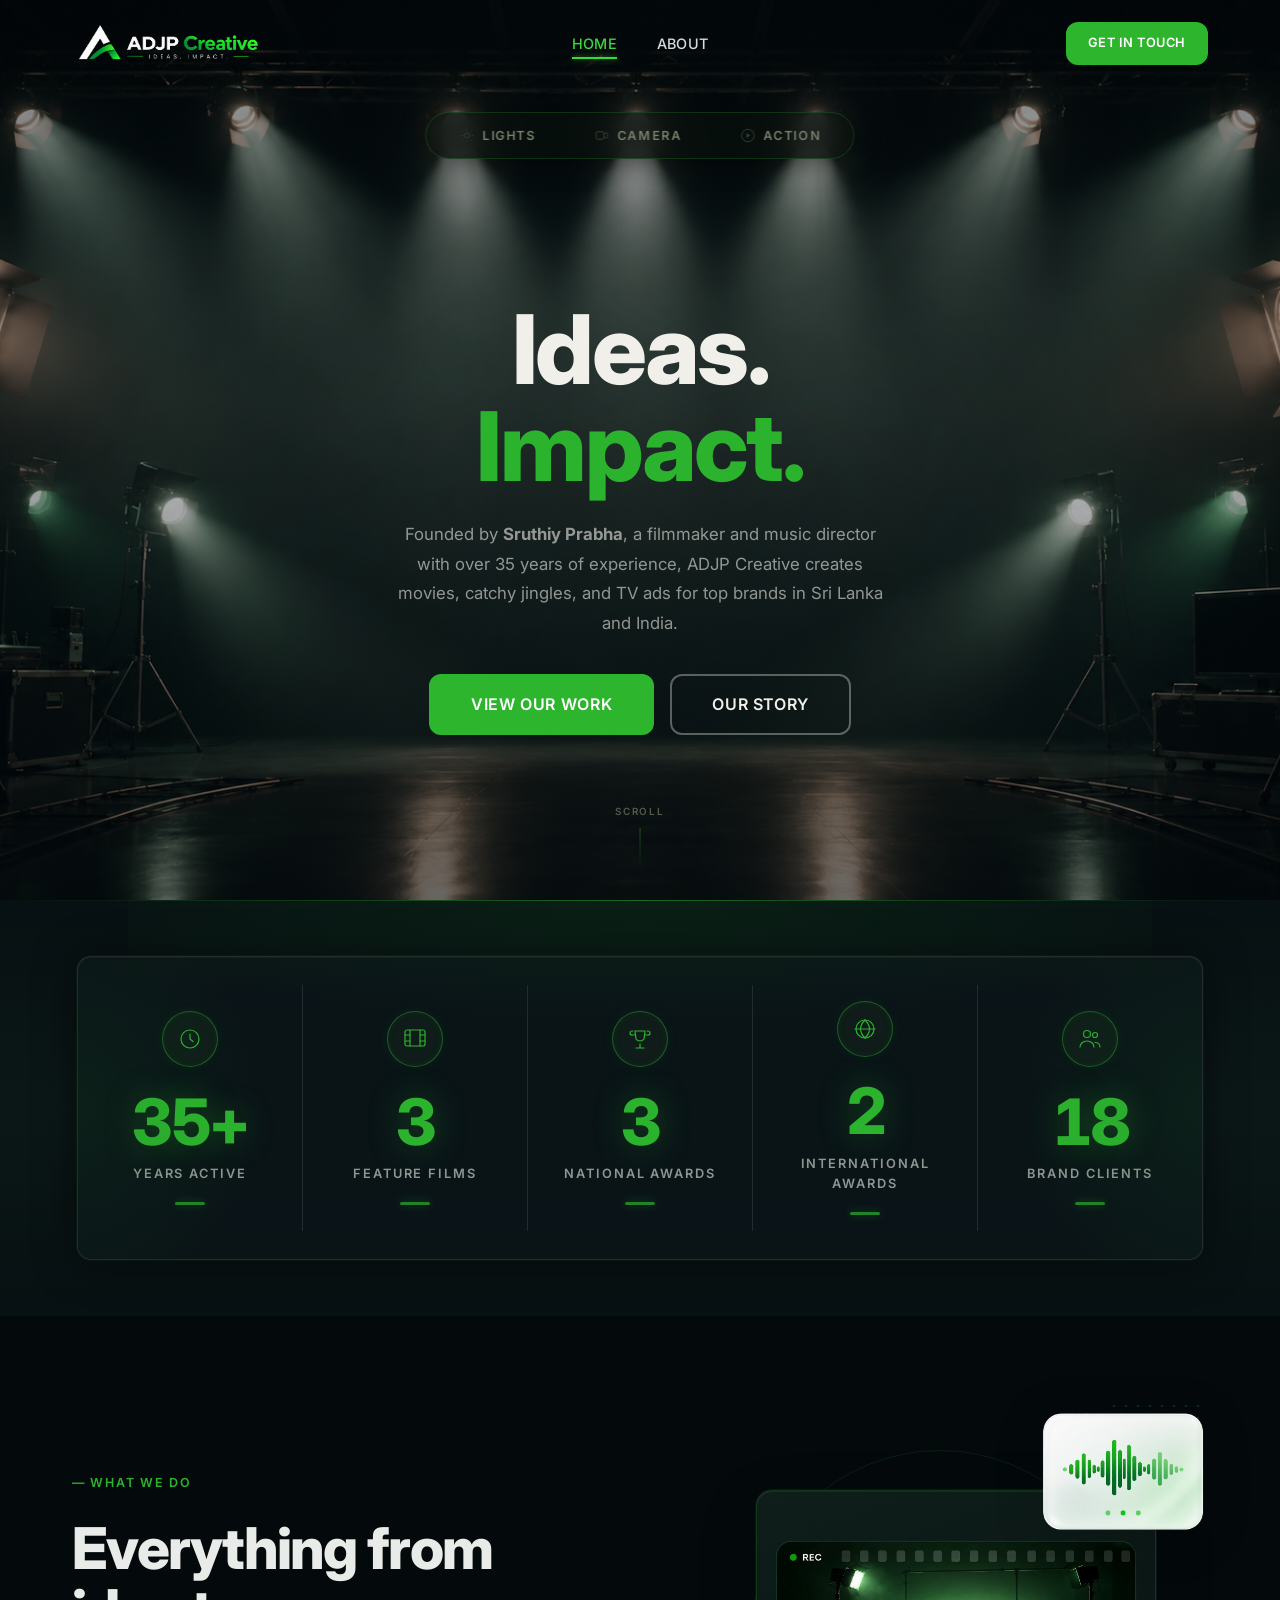
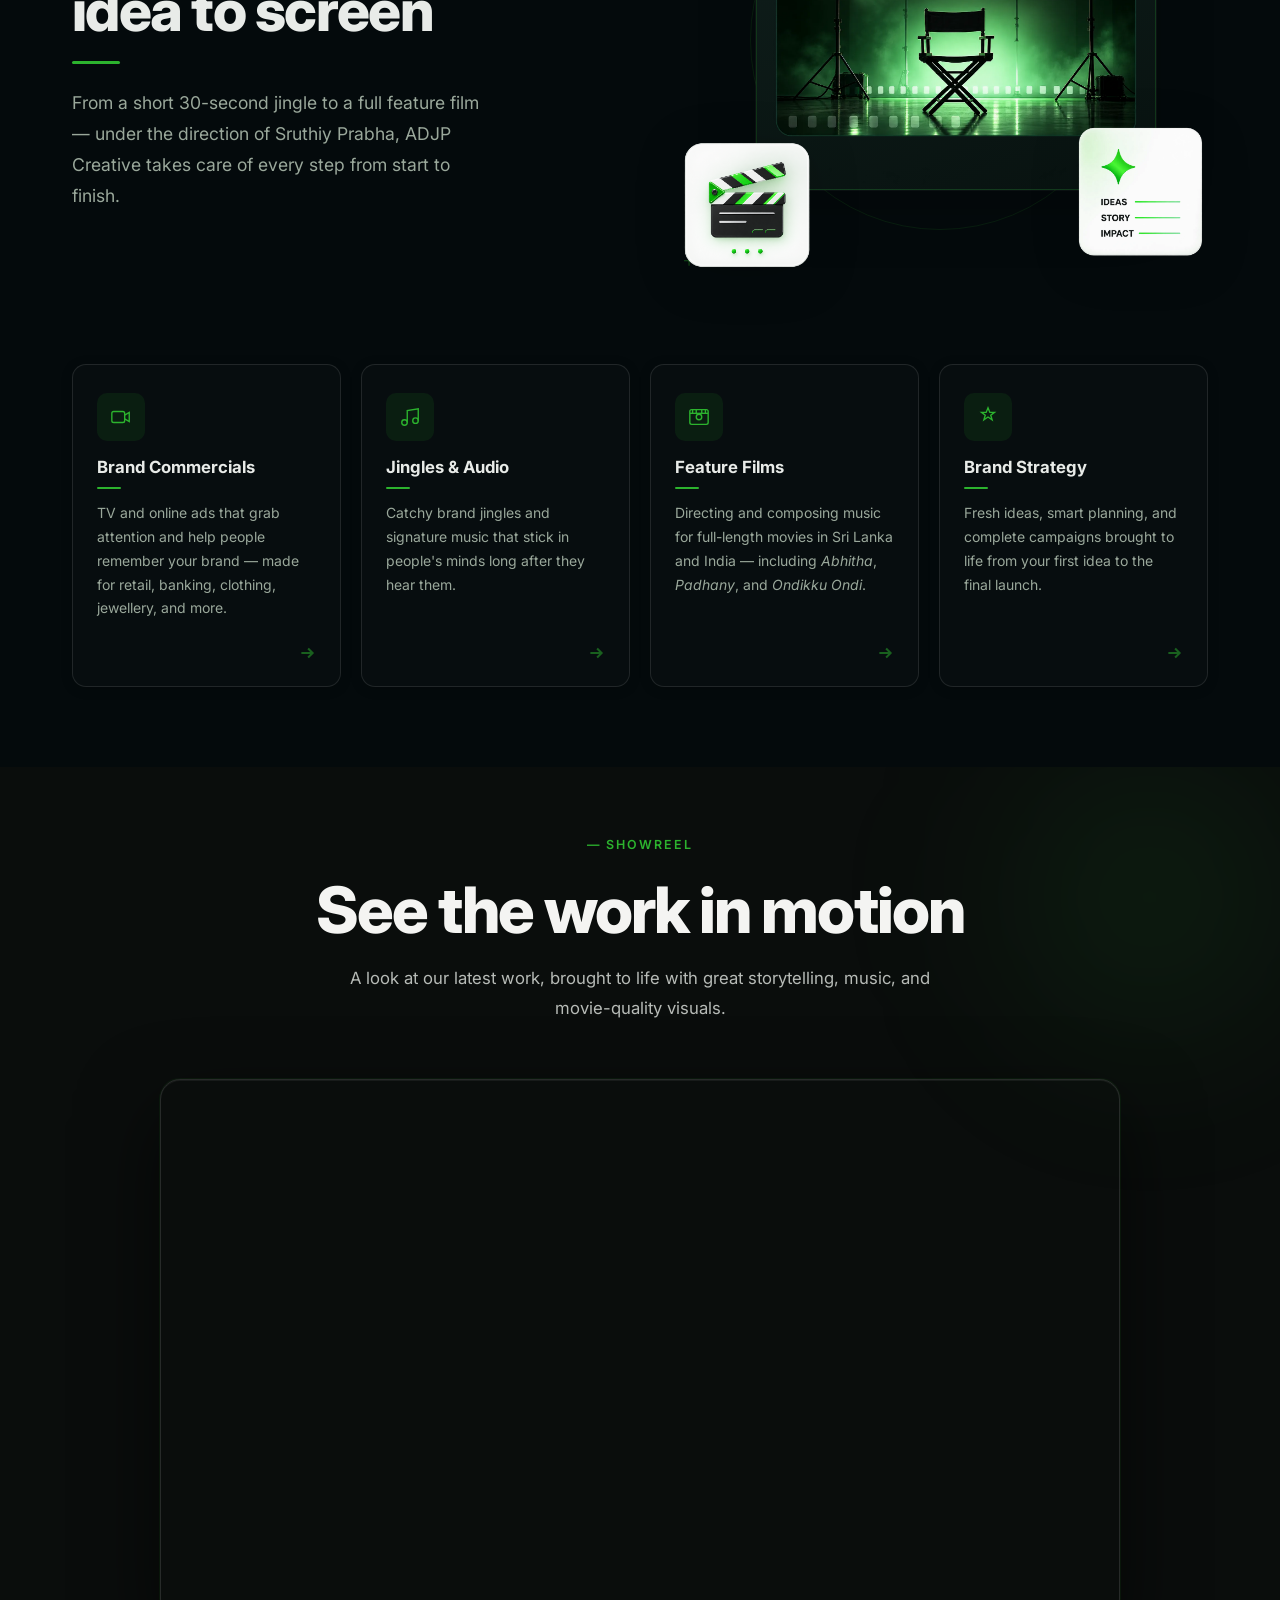
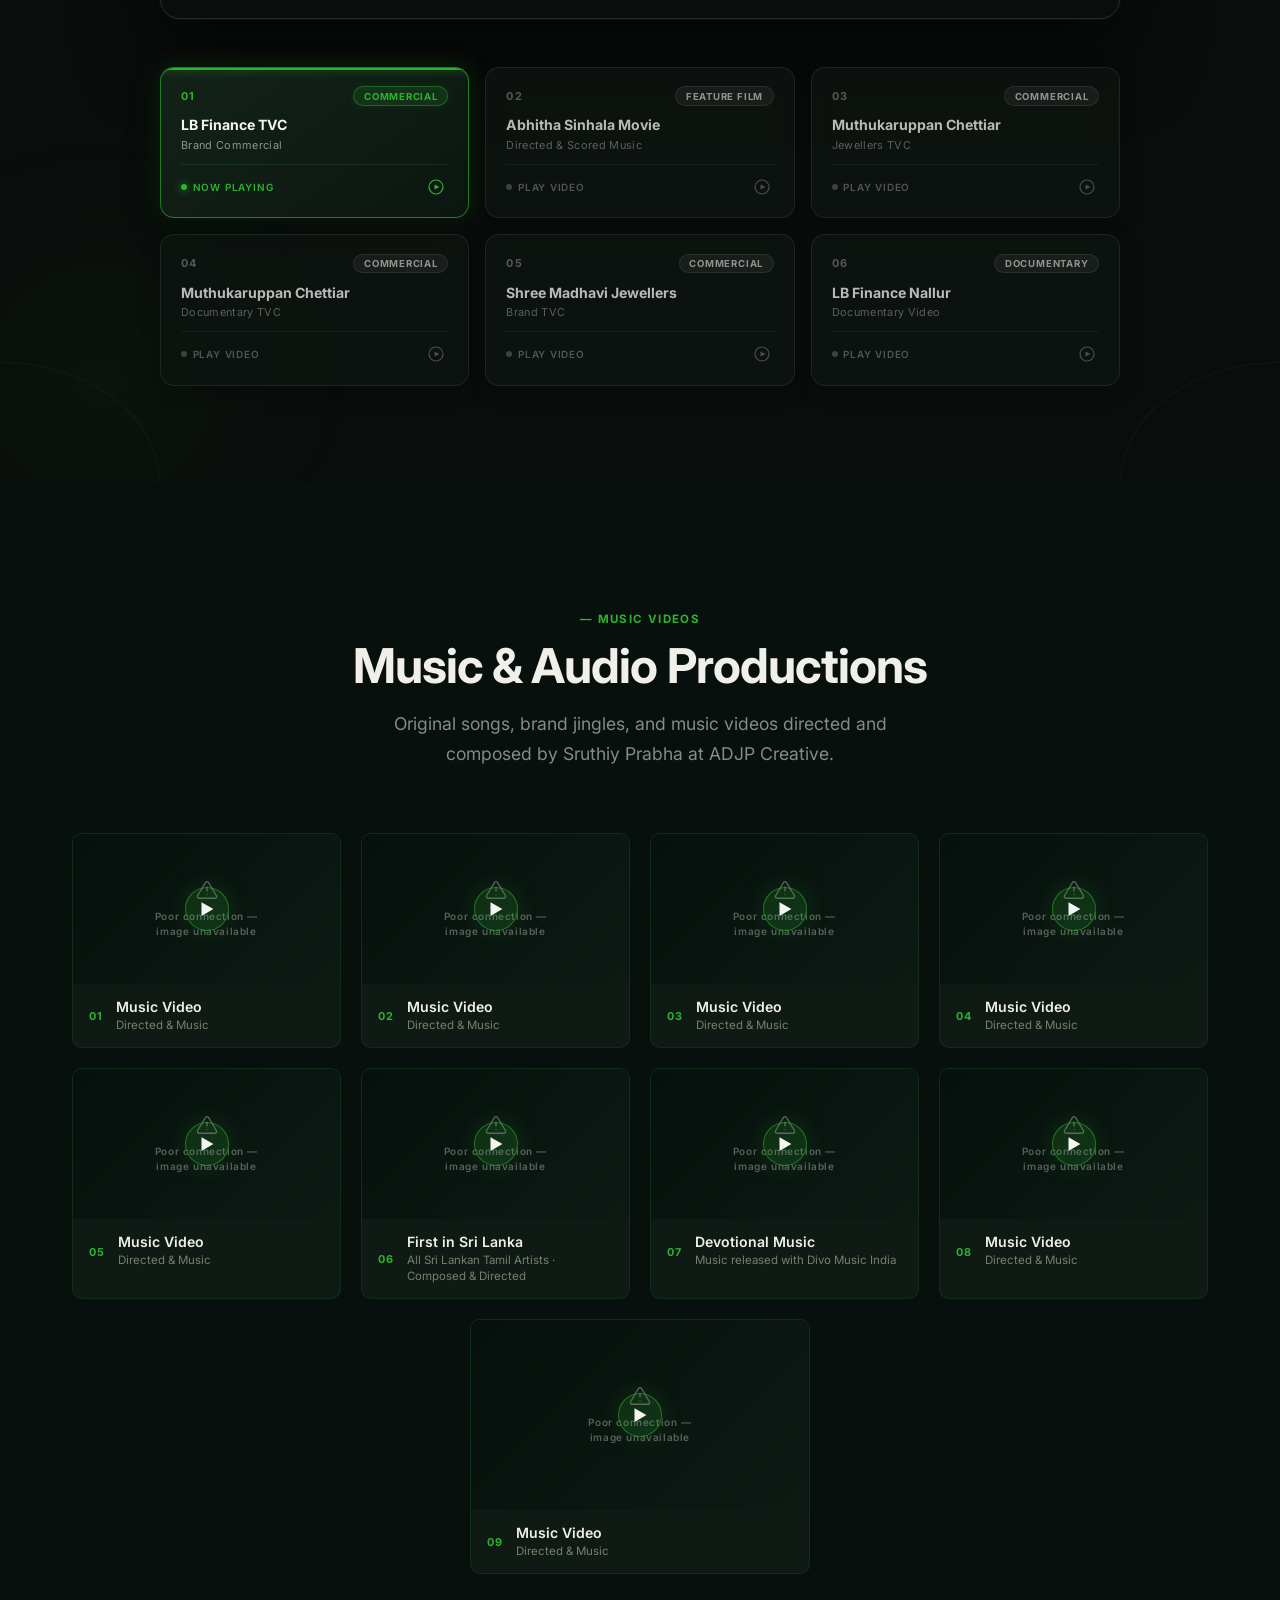
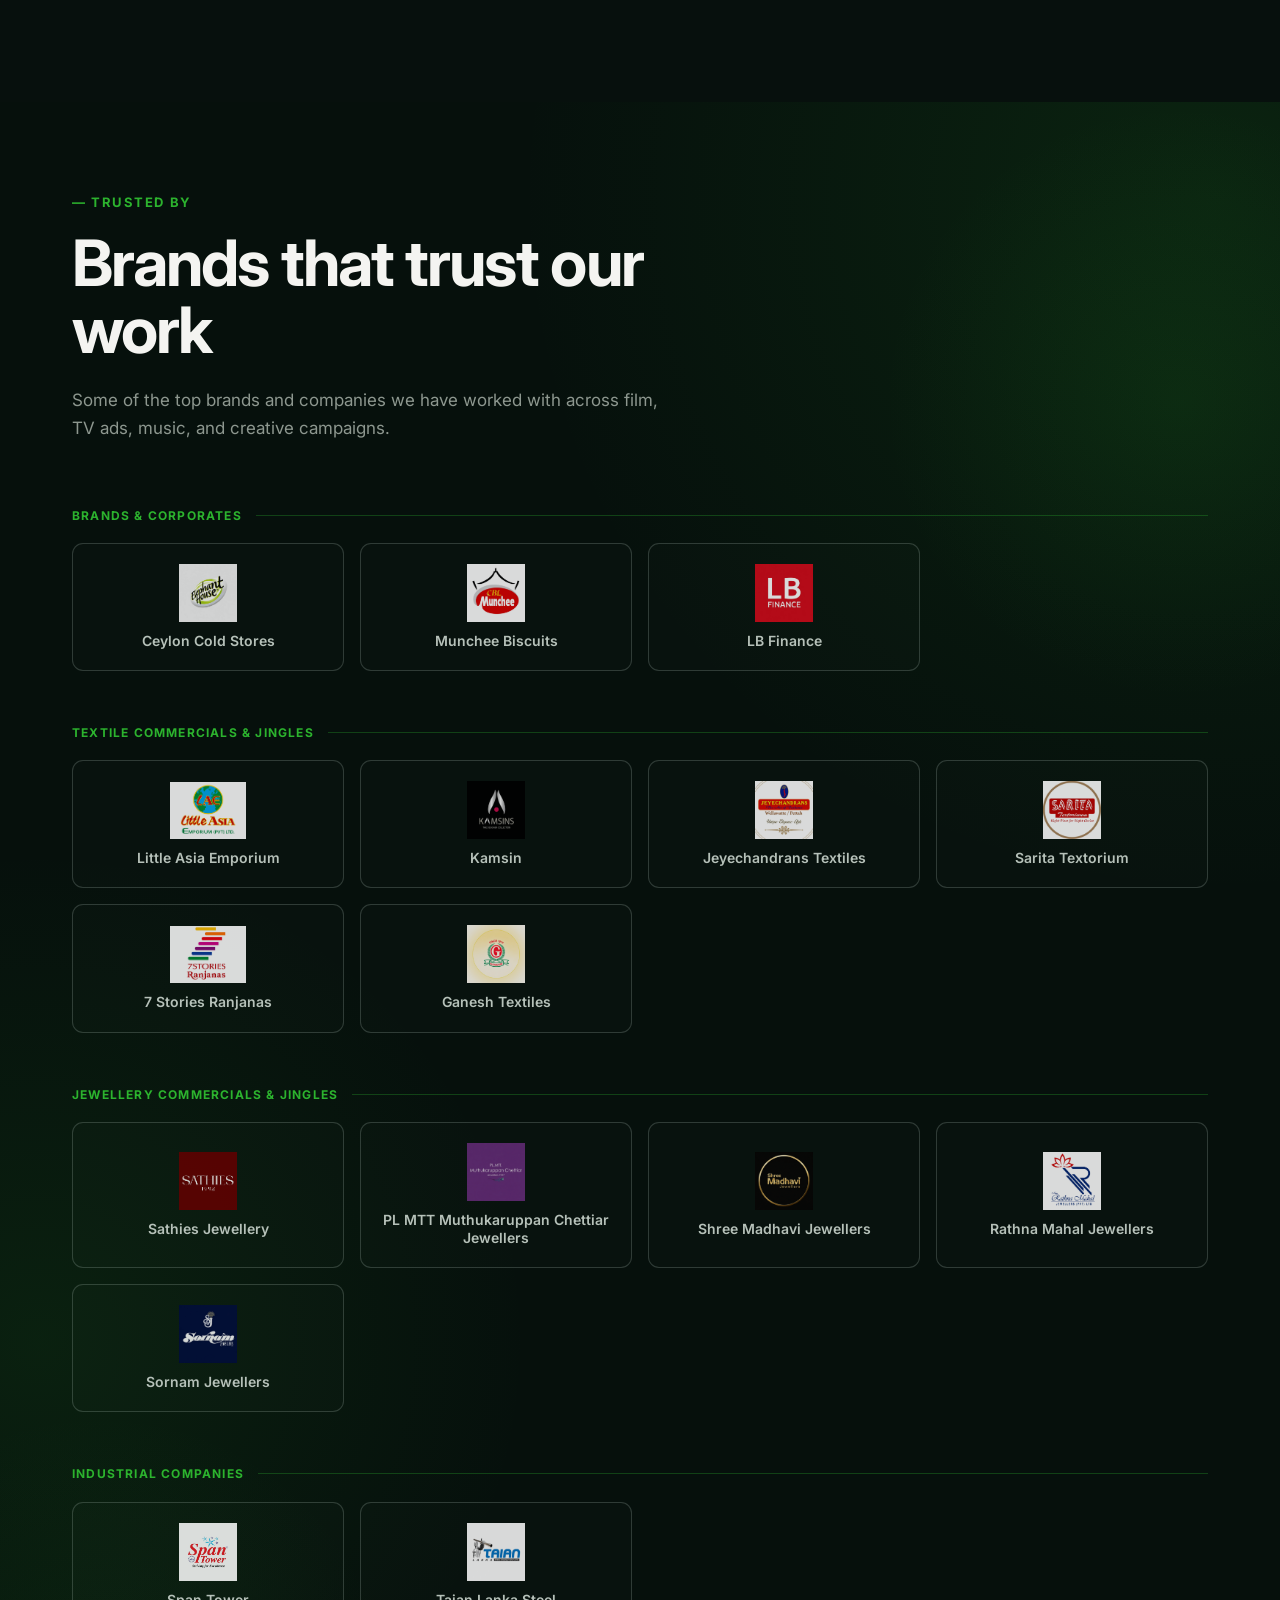
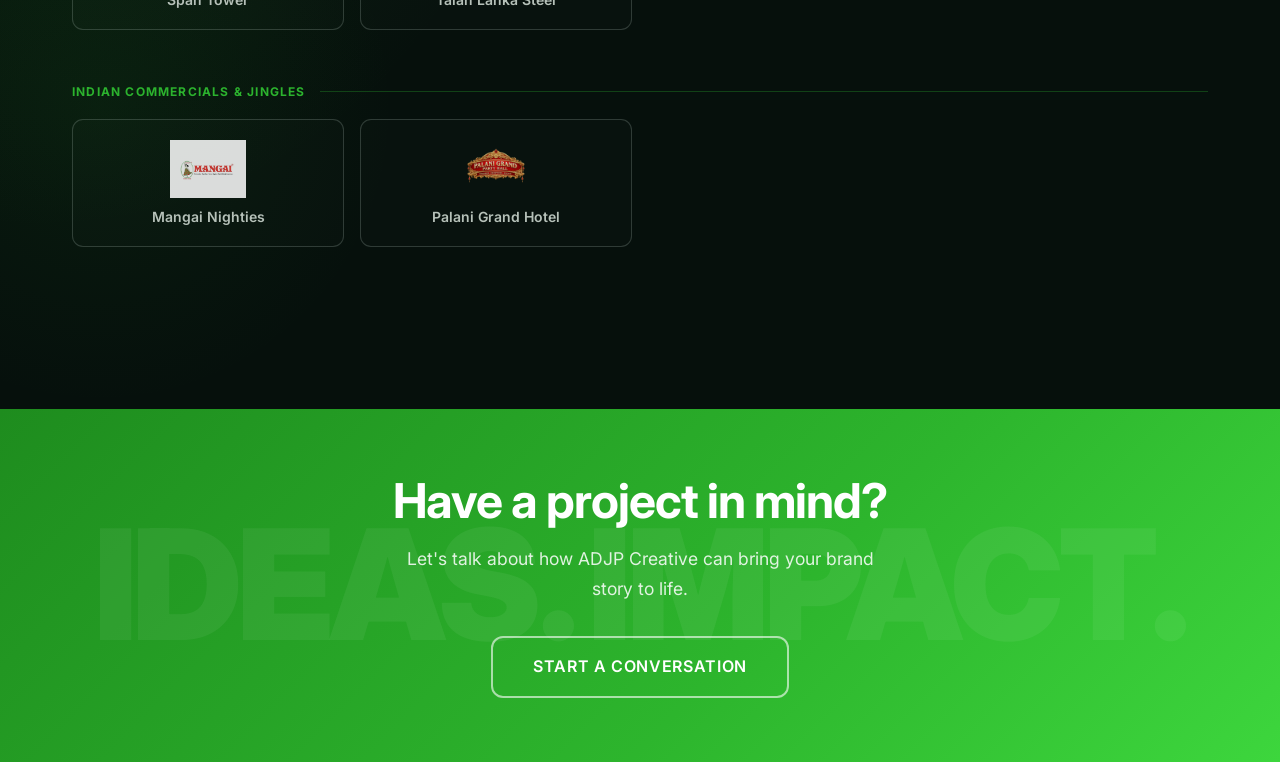
==== commit 9aaab34d: "Add lightbox, image error message, and gallery modal improvements - Clicking images in View All moda" ====
--- a/index.html
+++ b/index.html
@@ -22,11 +22,48 @@
   <meta name="twitter:title" content="ADJP Creative | Advertising, Film &amp; Music Production">
   <meta name="twitter:description" content="ADJP Creative (adjpcreative / ADJP) is an advertising agency &amp; film production house founded by award-winning music director &amp; filmmaker Sruthiy Prabha. 35+ years crafting TV commercials, brand jingles, and feature films.">
   <meta name="twitter:image" content="https://adjpcreative.com/assets/images/Background%20IMage%20for%20Home.png">
-  <link rel="icon" type="image/png" href="assets/logo/Favicon ADJP new .png">
+  <!-- Favicons: Google Search & Browser tab support -->
+  <link rel="icon" type="image/png" sizes="48x48" href="assets/logo/favicon-light-48x48.png?v=5">
+  <link rel="icon" type="image/png" sizes="32x32" href="assets/logo/favicon-light-32x32.png?v=5" media="(prefers-color-scheme: light)">
+  <link rel="icon" type="image/png" sizes="32x32" href="assets/logo/favicon-dark-32x32.png?v=5" media="(prefers-color-scheme: dark)">
+  <link rel="icon" type="image/png" sizes="32x32" href="assets/logo/favicon-light-32x32.png?v=5" id="dynamic-favicon">
+  <link rel="apple-touch-icon" href="assets/logo/favicon-dark-192x192.png?v=5">
+  <script>
+    (function(){
+      function updateFavicon(){
+        try {
+          var isDark = window.matchMedia && window.matchMedia('(prefers-color-scheme: dark)').matches;
+          var isSubdir = (location.pathname.indexOf('/blog/') !== -1 && location.pathname.indexOf('/blog.html') === -1) ||
+                         (document.getElementById('dynamic-favicon') && document.getElementById('dynamic-favicon').getAttribute('href').indexOf('../') === 0);
+          var base = isSubdir ? '../assets/logo/' : 'assets/logo/';
+          var targetHref = base + (isDark ? 'favicon-dark-32x32.png?v=5' : 'favicon-light-32x32.png?v=5');
+          var oldIcons = document.querySelectorAll("link[rel*='icon']:not([rel*='apple'])");
+          oldIcons.forEach(function(el){ if(el.parentNode) el.parentNode.removeChild(el); });
+          var link = document.createElement('link');
+          link.id = 'dynamic-favicon';
+          link.rel = 'icon';
+          link.type = 'image/png';
+          link.sizes = '32x32';
+          link.href = targetHref;
+          document.head.appendChild(link);
+        } catch(e) {}
+      }
+      updateFavicon();
+      try {
+        var mq = window.matchMedia('(prefers-color-scheme: dark)');
+        if(mq.addEventListener) mq.addEventListener('change', updateFavicon);
+        else if(mq.addListener) mq.addListener(updateFavicon);
+      } catch(e) {}
+    })();
+  </script>
+  <!-- Preload LCP image — browser fetches it immediately before parsing body -->
+  <link rel="preload" as="image" href="assets/images/Background IMage for Home.webp" type="image/webp">
   <link rel="preconnect" href="https://fonts.googleapis.com">
   <link rel="preconnect" href="https://fonts.gstatic.com" crossorigin>
-  <link href="https://fonts.googleapis.com/css2?family=Inter:wght@400;500;600;700;800;900&display=swap" rel="stylesheet">
-  <link rel="stylesheet" href="css/base.css?v=3">
+  <!-- Load font async to avoid render-blocking -->
+  <link rel="preload" href="https://fonts.googleapis.com/css2?family=Inter:wght@400;500;600;700;800;900&display=swap" as="style" onload="this.onload=null;this.rel='stylesheet'">
+  <noscript><link href="https://fonts.googleapis.com/css2?family=Inter:wght@400;500;600;700;800;900&display=swap" rel="stylesheet"></noscript>
+  <link rel="stylesheet" href="css/base.css?v=4">
   <link rel="stylesheet" href="css/layout.css?v=3">
   <link rel="stylesheet" href="css/components.css?v=3">
   <link rel="stylesheet" href="css/pages/home.css?v=3">
@@ -162,16 +199,16 @@
   <!-- NAV -->
   <header class="nav" role="banner">
     <div class="container nav__inner">
-      <a href="index.html" class="nav__logo" aria-label="ADJP Creative home">
+      <a href="/" class="nav__logo" aria-label="ADJP Creative home">
         <img src="assets/logo/ADJP Logo for Dark Background Transparent.png" alt="ADJP Creative - Advertising &amp; Film Production by Sruthiy Prabha" class="nav__logo-img">
       </a>
       <nav class="nav__links" aria-label="Primary navigation">
-        <a href="index.html" class="active">Home</a>
-        <!-- <a href="portfolio.html">Portfolio</a> -->
-        <a href="about.html">About</a>
-        <!-- <a href="blog.html">Blog</a> -->
+        <a href="/" class="active">Home</a>
+        <!-- <a href="/portfolio">Portfolio</a> -->
+        <a href="/about">About</a>
+        <!-- <a href="/blog">Blog</a> -->
       </nav>
-      <a href="contact.html" class="btn btn--primary btn--sm nav__cta">Get in Touch</a>
+      <a href="/contact" class="btn btn--primary btn--sm nav__cta">Get in Touch</a>
       <button class="nav__hamburger" aria-label="Toggle navigation" aria-expanded="false">
         <span></span><span></span><span></span>
       </button>
@@ -181,21 +218,21 @@
   <!-- MOBILE MENU -->
   <div class="nav__mobile" aria-hidden="true">
     <nav class="nav__mobile-links" aria-label="Mobile navigation">
-      <a href="index.html">Home</a>
-      <a href="about.html">About</a>
+      <a href="/">Home</a>
+      <a href="/about">About</a>
     </nav>
     <div class="nav__mobile-cta">
-      <a href="contact.html" class="btn btn--primary" style="width:100%;justify-content:center;">Get in Touch</a>
+      <a href="/contact" class="btn btn--primary" style="width:100%;justify-content:center;">Get in Touch</a>
     </div>
   </div>
 
   <!-- MOBILE FLOATING HEADER (≤768px only) -->
   <header class="mob-header" id="mob-header" role="banner" aria-label="Mobile navigation">
     <div class="mob-header__bar">
-      <a href="index.html" class="mob-header__logo" aria-label="ADJP Creative home">
+      <a href="/" class="mob-header__logo" aria-label="ADJP Creative home">
         <img src="assets/logo/ADJP Logo for Dark Background Transparent.png" alt="ADJP Creative - Advertising &amp; Film Production by Sruthiy Prabha">
       </a>
-      <a href="contact.html" class="mob-header__cta">Get in Touch</a>
+      <a href="/contact" class="mob-header__cta">Get in Touch</a>
       <button class="mob-header__toggle" id="mobNavToggle"
         aria-expanded="false"
         aria-controls="mob-nav-panel"
@@ -207,15 +244,15 @@
     </div>
     <nav class="mob-nav-panel" id="mob-nav-panel" aria-hidden="true">
       <div class="mob-nav-panel-inner">
-        <a href="index.html" class="mob-nav-link" data-page="home">
+        <a href="/" class="mob-nav-link" data-page="home">
           <span>Home</span>
           <svg viewBox="0 0 24 24" fill="none" stroke="currentColor" stroke-width="2" stroke-linecap="round" stroke-linejoin="round" aria-hidden="true"><polyline points="9 18 15 12 9 6"/></svg>
         </a>
-        <a href="about.html" class="mob-nav-link" data-page="about">
+        <a href="/about" class="mob-nav-link" data-page="about">
           <span>About</span>
           <svg viewBox="0 0 24 24" fill="none" stroke="currentColor" stroke-width="2" stroke-linecap="round" stroke-linejoin="round" aria-hidden="true"><polyline points="9 18 15 12 9 6"/></svg>
         </a>
-        <a href="contact.html" class="mob-nav-cta">Get in Touch</a>
+        <a href="/contact" class="mob-nav-cta">Get in Touch</a>
       </div>
     </nav>
   </header>
@@ -229,7 +266,7 @@
       <div class="studio-bg" aria-hidden="true">
         <picture>
           <source srcset="assets/images/Background IMage for Home.webp" type="image/webp">
-          <img src="assets/images/Background IMage for Home.png" alt="ADJP Creative production studio — Colombo, Sri Lanka" class="studio-bg__img">
+          <img src="assets/images/Background IMage for Home.png" alt="ADJP Creative production studio — Colombo, Sri Lanka" class="studio-bg__img" fetchpriority="high" loading="eager" decoding="async">
         </picture>
         <!-- Looping video — shown during CAMERA and ACTION states -->
         <video class="studio-bg__video" src="assets/video/ADJP Background Loop.mp4" muted playsinline preload="none"></video>
@@ -276,7 +313,7 @@
         <p class="studio-sub">Founded by <strong>Sruthiy Prabha</strong>, a filmmaker and music director with over 35 years of experience, ADJP Creative creates movies, catchy jingles, and TV ads for top brands in Sri Lanka and India.</p>
         <div class="studio-actions">
           <a href="#showreel" class="btn btn--primary btn--lg">View Our Work</a>
-          <a href="about.html" class="btn btn--outline-studio btn--lg">Our Story</a>
+          <a href="/about" class="btn btn--outline-studio btn--lg">Our Story</a>
         </div>
       </div>
 
@@ -1194,7 +1231,7 @@
       <h2 id="cta-heading" class="anim-slide-up">Have a project in mind?</h2>
       <p class="anim-fade-in">Let's talk about how ADJP Creative can bring your brand story to life.</p>
       <div class="flex-center gap-sm" style="flex-wrap:wrap;">
-        <a href="contact.html" class="btn btn--outline-white btn--lg">Start a Conversation</a>
+        <a href="/contact" class="btn btn--outline-white btn--lg">Start a Conversation</a>
       </div>
     </section>
 
--- a/css/base.css
+++ b/css/base.css
@@ -254,3 +254,23 @@
   white-space: nowrap;
   border: 0;
 }
+
+/* Image load error placeholder — shown when network.js catches an img error */
+.img-load-error {
+  position: absolute;
+  inset: 0;
+  display: flex;
+  flex-direction: column;
+  align-items: center;
+  justify-content: center;
+  gap: 8px;
+  background: linear-gradient(135deg, #06100C 0%, #0d1a14 100%);
+  color: rgba(241,239,233,0.35);
+  font-size: 10px;
+  font-weight: 600;
+  letter-spacing: 0.06em;
+  text-align: center;
+  line-height: 1.5;
+  padding: 12px;
+  border-radius: inherit;
+}
